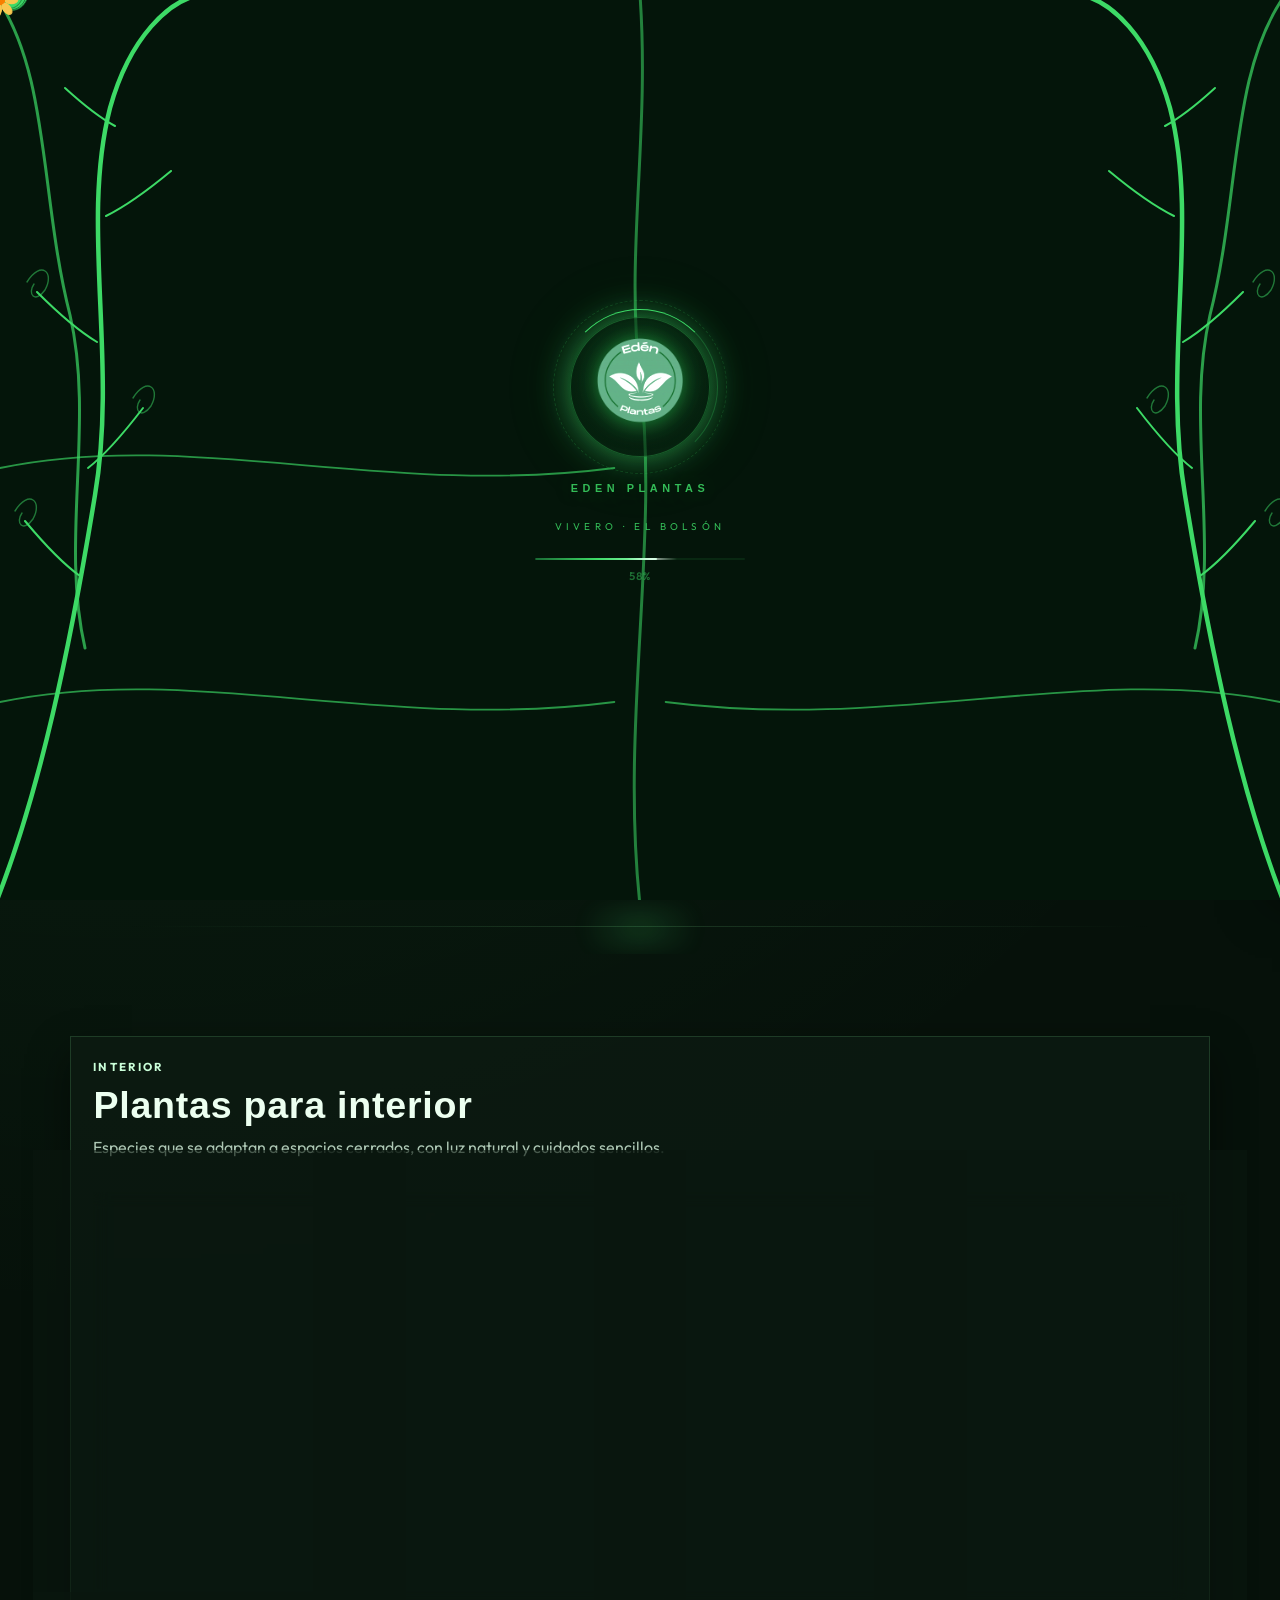
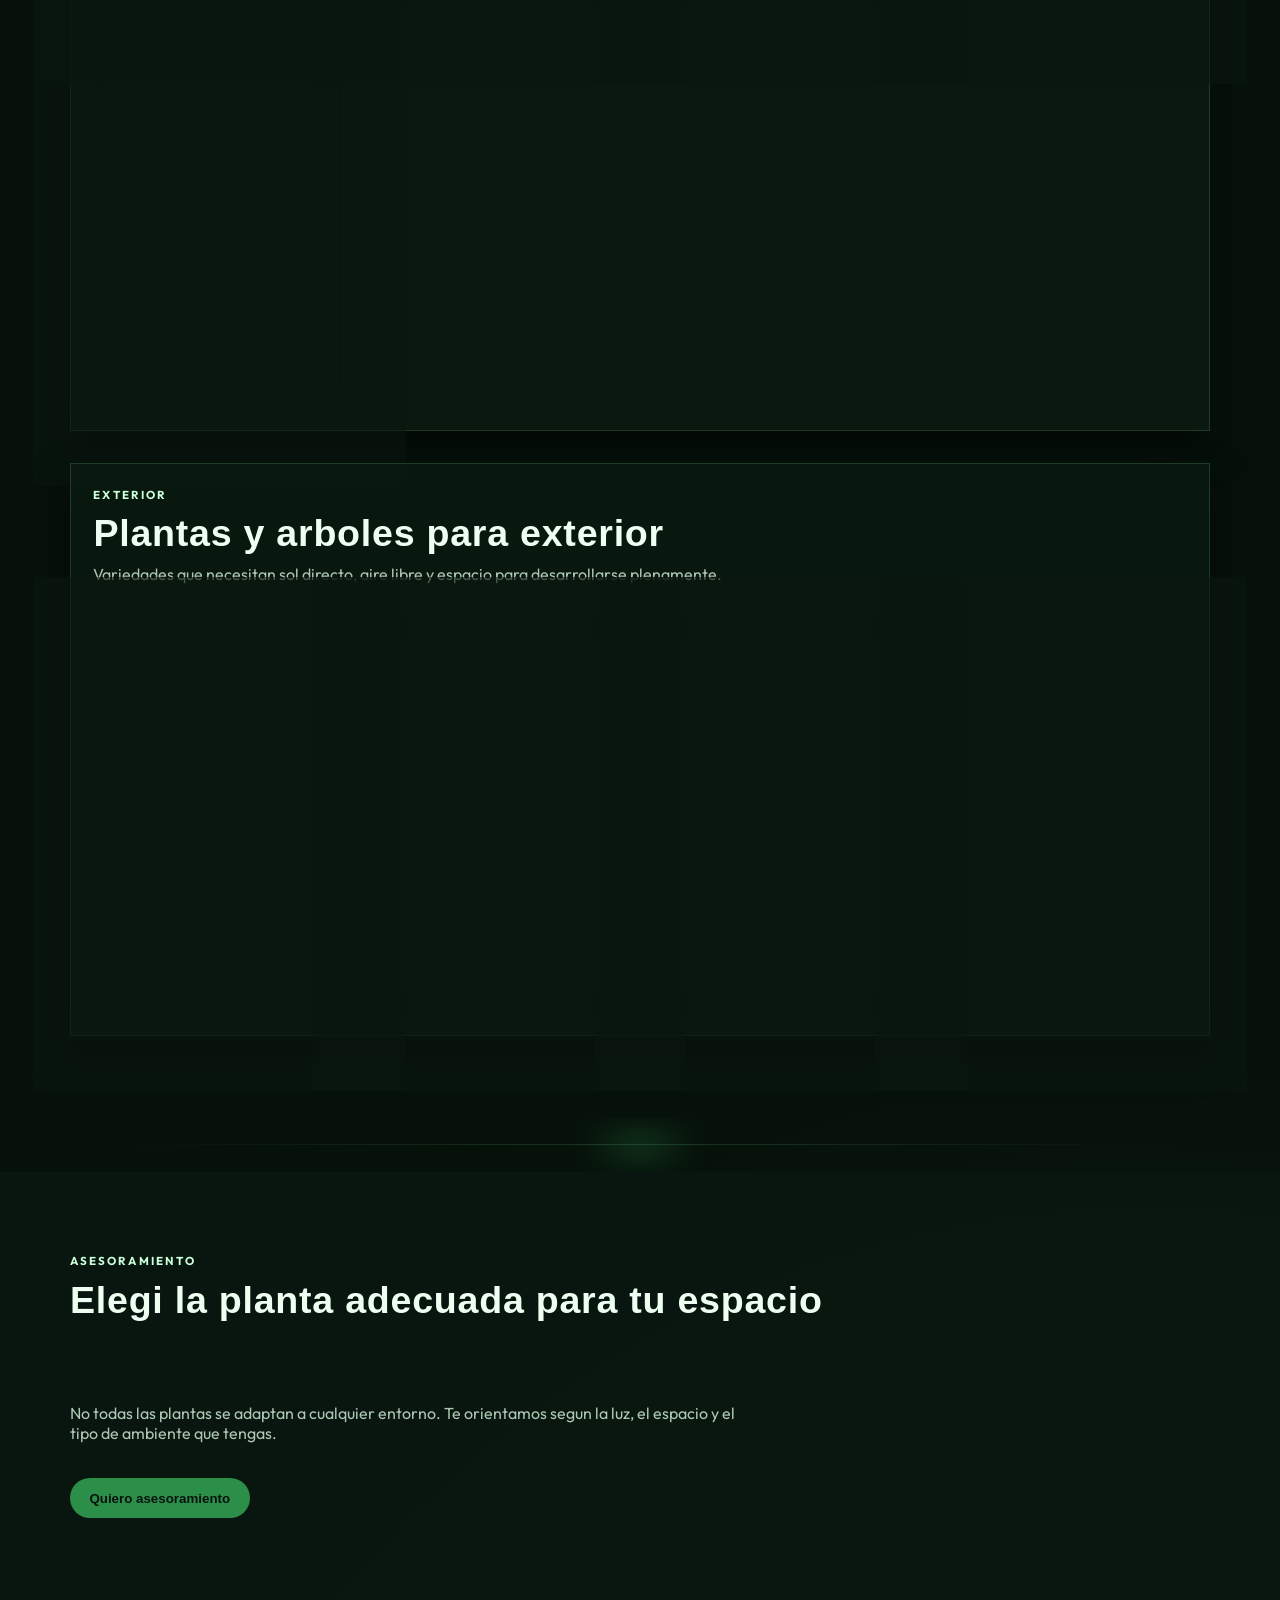
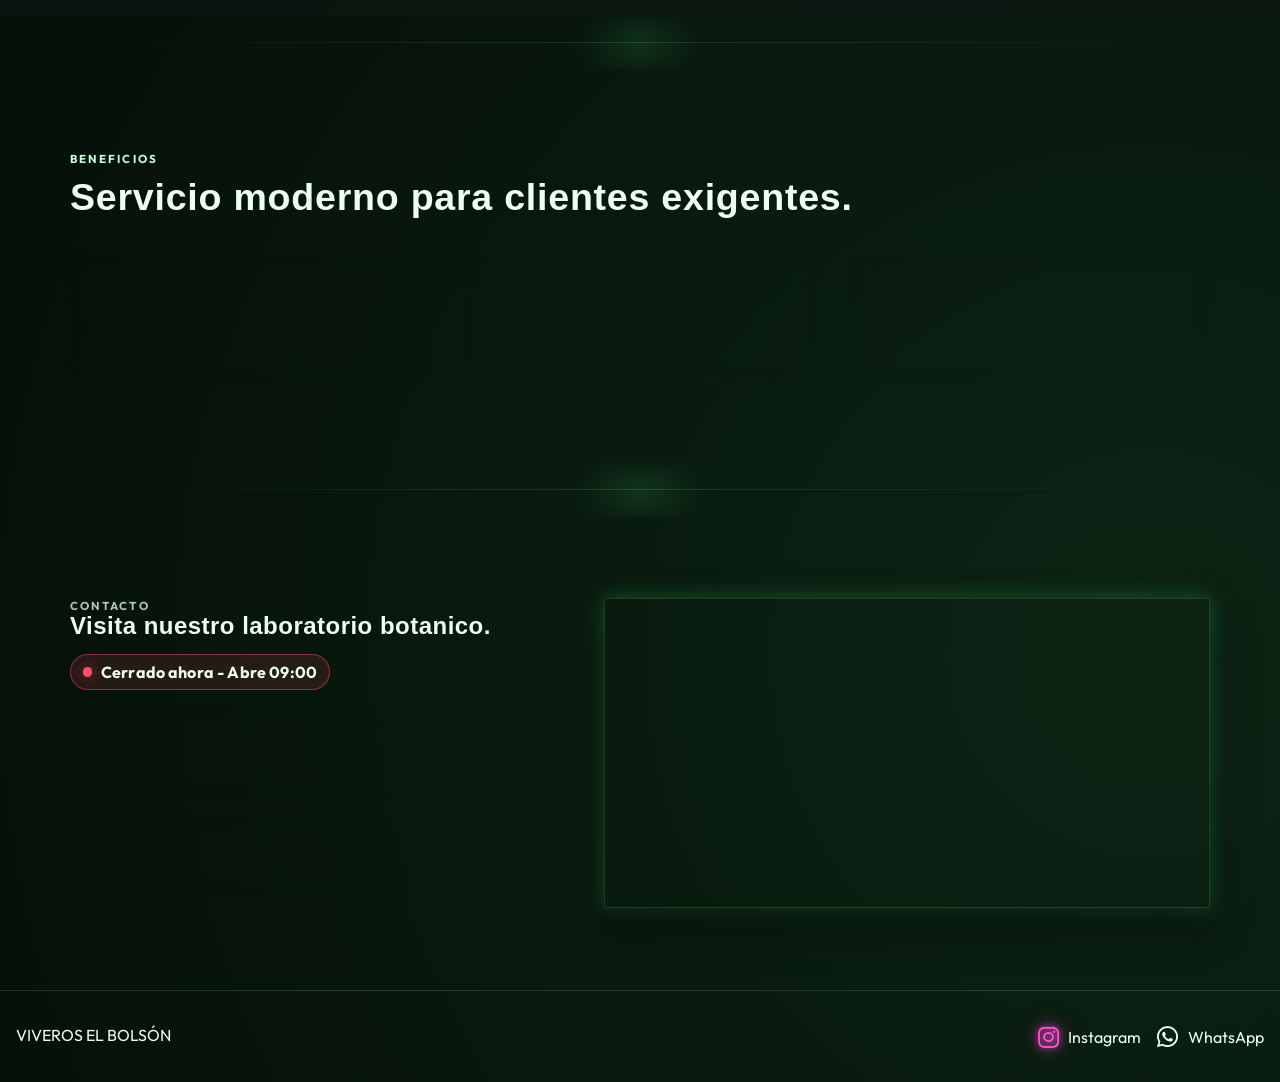
==== index.html @ 9d74623a "Update index.html" ====
<!DOCTYPE html>
<html lang="es">
<head>
  <meta charset="UTF-8" />
  <meta name="viewport" content="width=device-width, initial-scale=1.0" />
  <meta name="description" content="Vivero futurista con identidad neon, experiencia inmersiva y diseno premium." />
  <title>Eden Plantas</title>
  <link rel="preconnect" href="https://fonts.googleapis.com" />
  <link rel="preconnect" href="https://fonts.gstatic.com" crossorigin />
  <link href="https://fonts.googleapis.com/css2?family=Outfit:wght@400;500;600;700;800&family=Syncopate:wght@400;700&display=swap" rel="stylesheet" />
  <link rel="stylesheet" href="style.css" />
  <link rel="stylesheet" href="cart.css" />
  <link rel="stylesheet" href="loader.css" />
  <link rel="stylesheet" href="https://cdnjs.cloudflare.com/ajax/libs/font-awesome/5.15.3/css/all.min.css" />
</head>
<body>

  <!-- El loader se construye completamente desde loader.js -->
  <div id="loader" aria-live="polite" aria-label="Cargando sitio Eden Plantas"></div>

  <div class="cursor-glow" id="cursorGlow" aria-hidden="true"></div>

  <header class="site-header"> 
    
    <button class="menu-btn" aria-expanded="false" aria-label="Abrir menu">
      <span></span><span></span>
    </button>
    <nav class="main-nav">
      <a href="#categorias">Categorias</a>
      <a href="#asesoramiento">Asesoramiento</a>
      <a href="#beneficios">Beneficios</a>
      <a href="#contacto">Contacto</a>
    </nav>
  </header>

  <main>
    <section id="inicio" class="hero">
      <div class="hero-bg parallax-layer" data-parallax-speed="0.12"></div>
      <div class="hero-overlay"></div>
      <div class="hero-particles" aria-hidden="true">
        <span></span><span></span><span></span><span></span><span></span>
        <span></span><span></span><span></span><span></span><span></span>
      </div>

      <div class="hero-content reveal show-on-load">
        <p class="kicker">Eden Plantas</p>
        <h1>Cultivamos naturaleza</h1>
        <p>
          Un vivero tradicional donde cada planta crece con dedicacion y experiencia.
        </p>
        <div class="hero-actions">
          <a href="#categorias" class="btn btn-primary ripple-btn">Ver catalogo</a>
          <a href="https://wa.me/542944312022?text=Hola%2C%20quiero%20asesoria%20de%20Neon%20Verde." target="_blank" rel="noopener noreferrer" class="btn btn-ghost ripple-btn">Agendar asesoria</a>
        </div>
      </div>
    </section>

   <div class="section-divider" aria-hidden="true"></div>

    <section id="categorias" class="section">
      <div class="container categories-stack">
        <article class="category-block category-interior reveal" id="categoria-interior">
          <div class="section-head reveal">
            <p class="kicker">Interior</p>
            <h2>Plantas para interior</h2>
            <p>Especies que se adaptan a espacios cerrados, con luz natural y cuidados sencillos.</p>
          </div>
          <div class="category-grid">
            <a href="Productos/PlantasInterior.html"
               class="card media-card reveal"
               data-cart-id="interior-1"
               data-cart-name="Plantas de interior"
               data-cart-price="3500">
              <div class="image-placeholder">
                <img src="Planta interior.jpg" alt="Planta de interior"> 
              </div>
              <div class="card-content">
                <h3>Plantas de interior</h3>
                <p>Variedades resistentes para livings, escritorios y dormitorios.</p>
              </div>
            </a>

            <a href="Productos/PlantasInterior.html"
               class="card media-card reveal"
               data-cart-id="interior-2"
               data-cart-name="Plantas decorativas"
               data-cart-price="4200">
              <div class="image-placeholder">
                <img src="Plantas decorativas.jpg" alt="Plantas decorativas">
              </div>
              <div class="card-content">
                <h3>Plantas decorativas</h3>
                <p>Texturas y formas para aportar identidad visual a tus ambientes.</p>
              </div>
            </a>

            <a href="Productos/PlantasInterior.html"
               class="card media-card reveal"
               id="categoria-luz-indirecta"
               data-cart-id="interior-3"
               data-cart-name="Sombra y luz indirecta"
               data-cart-price="2800">
              <div class="image-placeholder"></div>
              <div class="card-content">
                <h3>Sombra y luz indirecta</h3>
                <p>Opciones ideales para rincones con iluminacion suave y estable.</p>
              </div>
            </a>

            <a href="Productos/Macetasyaccesorios.html"
               class="card media-card reveal"
               id="categoria-poca-luz"
               data-cart-id="accesorios-1"
               data-cart-name="Macetas y accesorios interior"
               data-cart-price="1900">
              <div class="image-placeholder">
                  <img src="Macetas.jpg" alt="Macetas">
              </div>
              <div class="card-content">
                <h3>Macetas y accesorios interior</h3>
                <p>Complementos funcionales para cuidado, riego y presentacion.</p>
              </div>
            </a>

            <a href="Productos/BolsaCultivos.html"
               class="card media-card reveal"
               id="bolsas-cultivos"
               data-cart-id="bolsas-1"
               data-cart-name="Bolsas para cultivos"
               data-cart-price="1200">
              <div class="image-placeholder">
                <img src="Bolsas-cultivo.jpg" alt="Bolsas para cultivos">
              </div>
              <div class="card-content">
                <h3>Bolsas para cultivos</h3>
                <p>Bolsas para el crecimiento de tus plantas.</p>
              </div>
            </a>
          </div>
        </article>

        <article class="category-block category-exterior reveal" id="categoria-mucho-sol">
          <div class="section-head reveal">
            <p class="kicker">Exterior</p>
            <h2>Plantas y arboles para exterior</h2>
            <p>Variedades que necesitan sol directo, aire libre y espacio para desarrollarse plenamente.</p>
          </div>
          <div class="category-grid">
            <a href="Productos/PlantasExterior.html"
               class="card media-card reveal"
               data-cart-id="exterior-1"
               data-cart-name="Árboles y frutales"
               data-cart-price="8500">
              <div class="image-placeholder"></div>
              <div class="card-content">
                <h3>Arboles y frutales</h3>
                <p>Especies productivas y ornamentales para patios amplios y quintas.</p>
              </div>
            </a>

            <a href="Productos/PlantasExterior.html"
               class="card media-card reveal"
               data-cart-id="exterior-2"
               data-cart-name="Arbustos"
               data-cart-price="3200">
              <div class="image-placeholder"></div>
              <div class="card-content">
                <h3>Arbustos</h3>
                <p>Volumen y estructura verde para delimitar y jerarquizar jardines.</p>
              </div>
            </a>

            <a href="Productos/PlantasExterior.html"
               class="card media-card reveal"
               data-cart-id="exterior-3"
               data-cart-name="Flores de temporada"
               data-cart-price="2100">
              <div class="image-placeholder"></div>
              <div class="card-content">
                <h3>Flores de temporada</h3>
                <p>Color estacional con floraciones pensadas para exterior pleno.</p>
              </div>
            </a>

            <a href="Productos/PlantasExterior.html"
               class="card media-card reveal"
               data-cart-id="exterior-4"
               data-cart-name="Plantas de jardín"
               data-cart-price="2800">
              <div class="image-placeholder"></div>
              <div class="card-content">
                <h3>Plantas de jardin</h3>
                <p>Selecciones para canteros, bordes y paisajismo contemporaneo.</p>
              </div>
            </a>
          </div>
        </article>
      </div>
    </section>

    <div class="section-divider" aria-hidden="true"></div>

    <section id="asesoramiento" class="section advice-section">
      <div class="container">
        <div class="section-head reveal">
          <p class="kicker">Asesoramiento</p>
          <h2>Elegi la planta adecuada para tu espacio</h2>
          <div class="advice-selectors" role="group" aria-label="Selector de luz">
            <button type="button" class="card advice-option" data-option="Mucho sol" aria-pressed="false">Mucho sol</button>
            <button type="button" class="card advice-option" data-option="Luz indirecta" aria-pressed="false">Luz indirecta</button>
            <button type="button" class="card advice-option" data-option="Poca luz" aria-pressed="false">Poca luz</button>
          </div>
          <p>No todas las plantas se adaptan a cualquier entorno. Te orientamos segun la luz, el espacio y el tipo de ambiente que tengas.</p>
        </div>
        <div class="advice-cta reveal">
          <button type="button" id="adviceSubmit" class="btn btn-primary ripple-btn" disabled>Quiero asesoramiento</button>
        </div>
      </div>
    </section>

    <div class="section-divider" aria-hidden="true"></div>

    <section id="beneficios" class="section">
      <div class="container">
        <div class="section-head reveal">
          <p class="kicker">Beneficios</p>
          <h2>Servicio moderno para clientes exigentes.</h2>
        </div>
        <div class="benefit-grid">
          <article class="card reveal">
            <span class="icon">01</span>
            <h3>Entrega urbana</h3>
            <p>Logistica eficiente con embalaje protegido para plantas delicadas.</p>
          </article>
          <article class="card reveal">
            <span class="icon">02</span>
            <h3>Pagos digitales</h3>
            <p>Transferencia, tarjetas y billeteras con proceso rapido y seguro.</p>
          </article>
          <article class="card reveal">
            <span class="icon">03</span>
            <h3>Asesoria tecnica</h3>
            <p>Recomendaciones personalizadas por clima, luz y habitos de cuidado.</p>
          </article>
        </div>
      </div>
    </section>

    <div class="section-divider" aria-hidden="true"></div>

    <section id="contacto" class="section">
      <div class="container contact-grid">
        <div class="contact-copy reveal">
          <p class="kicker">Contacto</p>
          <h2>Visita nuestro laboratorio botanico.</h2>
          <div class="store-status" id="storeStatus" aria-live="polite">
            <span class="status-dot"></span>
            <span class="status-text">Cargando estado...</span>
          </div>

          <div class="contact-meta-grid">
            <article class="card contact-meta-card">
              <h3>Horario</h3>
              <p>Lun - Sab: 09:00 - 19:00</p>
              <p>Dom: 10:00 - 14:00</p>
            </article>
            <a href="https://wa.me/540280154695580?text=Hola%2C%20me%20interesa%20conocer%20m%C3%A1s%20sobre%20sus%20plantas." target="_blank" rel="noopener noreferrer" class="card contact-meta-card whatsapp-card">
              <h3>WhatsApp</h3>
              <p>Escríbenos para más información</p>
            </a>
          </div>
        </div>
        <div class="contact-media reveal">
         <iframe title="Mapa del vivero" src="https://www.google.com/maps/embed?pb=!1m18!1m12!1m3!1d2418.2618820800117!2d-71.5366149247004!3d-41.96134507123269!2m3!1f0!2f0!3f0!3m2!1i1024!2i768!4f13.1!3m3!1m2!1s0x961bbf0041f3c7cd%3A0x9f92805cdf115bb4!2sEd%C3%A9n%20Plantas%20-%20Vivero%20en%20El%20Bols%C3%B3n!5e1!3m2!1ses-419!2sar!4v1776793214531!5m2!1ses-419!2sar" width="600" height="450" style="border:0;" allowfullscreen="" loading="lazy" referrerpolicy="no-referrer-when-downgrade"></iframe>
        </div>
      </div>
    </section>
  </main>

  <footer class="site-footer">
    <p>VIVEROS EL BOLSÓN</p>
    <div class="footer-links">
      <a href="https://instagram.com" target="_blank" rel="noopener noreferrer" class="icon-link"><i class="fab fa-instagram"></i> Instagram</a>
      <a href="https://wa.me/549244312022" target="_blank" rel="noopener noreferrer" class="icon-link"><i class="fab fa-whatsapp"></i> WhatsApp</a>
    </div>
  </footer>

  <script src="app.js"></script>
  <script src="cart.js"></script>
  <script src="loader.js"></script>
</body>
</html>
---- style.css ----
:root {
  --bg: #06110a;
  --bg-soft: #0a1810;
  --card: rgba(10, 24, 16, 0.62);
  --text: #ecfff0;
  --text-soft: #adc7b4;
  --line: rgba(94, 170, 110, 0.24);
  --neon: #4dff7f;
  --neon-soft: rgba(77, 255, 127, 0.28);
  --shadow: 0 18px 40px rgba(0, 0, 0, 0.45);
}

[data-theme="dark"] {
  --bg: #06110a;
  --bg-soft: #0a1810;
  --card: rgba(10, 24, 16, 0.62);
  --text: #ecfff0;
  --text-soft: #adc7b4;
  --line: rgba(94, 170, 110, 0.24);
  --neon: #4dff7f;
  --neon-soft: rgba(77, 255, 127, 0.28);
  --shadow: 0 18px 40px rgba(0, 0, 0, 0.45);
}

[data-theme="dark"] .category-interior {
  background: color-mix(in srgb, var(--bg-soft) 86%, rgba(28, 52, 35, 0.44));
}

[data-theme="dark"] .category-exterior {
  background: color-mix(in srgb, var(--bg-soft) 70%, rgba(12, 33, 19, 0.72));
}

*,
*::before,
*::after {
  box-sizing: border-box;
}

html {
  scroll-behavior: smooth;
}

body {
  margin: 0;
  font-family: "Outfit", sans-serif;
  color: var(--text);
  background:
    radial-gradient(circle at 10% 0%, rgba(79, 255, 132, 0.08), transparent 30%),
    radial-gradient(circle at 90% 90%, rgba(79, 255, 132, 0.08), transparent 30%),
    var(--bg);
  transition: background-color 0.45s var(--ease), color 0.45s var(--ease);
}

h1,
h2,
h3 {
  margin: 0;
  line-height: 1.1;
  font-family: "Syncopate", sans-serif;
  letter-spacing: 0.02em;
}

p {
  margin: 0;
}

a {
  color: inherit;
  text-decoration: none;
}

img {
  display: block;
  width: 100%;
}

::-webkit-scrollbar {
  width: 11px;
}

::-webkit-scrollbar-track {
  background: var(--bg-soft);
}

::-webkit-scrollbar-thumb {
  background: linear-gradient(180deg, var(--neon), rgba(32, 128, 56, 0.8));
  border-radius: 99px;
}

.cursor-glow {
  position: fixed;
  width: 14px;
  height: 14px;
  border-radius: 50%;
  pointer-events: none;
  background: var(--neon-soft);
  box-shadow: 0 0 24px var(--neon-soft);
  transform: translate(-50%, -50%);
  z-index: 300;
  opacity: 0;
}

.intro-screen {
  position: fixed;
  inset: 0;
  z-index: 250;
  display: grid;
  place-items: center;
  background: var(--bg);
  transition: opacity 0.6s var(--ease), visibility 0.6s var(--ease);
}

.intro-screen.is-hidden {
  opacity: 0;
  visibility: hidden;
}

.intro-brand {
  font-family: "Syncopate", sans-serif;
  font-size: clamp(1.2rem, 5vw, 2.6rem);
  letter-spacing: 0.15em;
  color: var(--text);
  text-shadow: 0 0 18px var(--neon-soft);
  animation: introBrand 2s var(--ease) both;
}

.intro-leaves {
  position: absolute;
  inset: 0;
  pointer-events: none;
}

.intro-leaf {
  position: absolute;
  width: clamp(64px, 10vw, 116px);
  fill: var(--neon-soft);
  animation: introLeaf 5s ease-in-out infinite;
}

.intro-leaf-1 { top: 16%; left: 16%; }
.intro-leaf-2 { right: 12%; top: 22%; animation-delay: 1.2s; }
.intro-leaf-3 { left: 48%; bottom: 18%; animation-delay: 2.1s; }

.site-header {
  position: fixed;
  top: 0;
  left: 0;
  right: 0;
  z-index: 120;
  display: flex;
  align-items: center;
  justify-content: space-between;
  padding: 0.86rem 1rem;
  background: color-mix(in srgb, var(--bg) 76%, transparent);
  backdrop-filter: blur(10px);
  border-bottom: 1px solid var(--line);
}

.brand {
  display: inline-flex;
  align-items: center;
  gap: 0.6rem;
}

.brand-mark {
  width: 2rem;
  height: 2rem;
  border-radius: 50%;
  display: grid;
  place-items: center;
  font-size: 0.68rem;
  font-weight: 700;
  background: var(--bg-soft);
  border: 1px solid var(--line);
  box-shadow: inset 0 0 0 1px var(--neon-soft);
}

.brand-text {
  font-weight: 700;
  letter-spacing: 0.06em;
}

.brand-logo {
  width: 2rem;
  height: 2rem;
  object-fit: contain;
  border-radius: 50%;
}

.menu-btn {
  border: 0;
  background: transparent;
  width: 2.4rem;
  height: 2.4rem;
  display: grid;
  place-items: center;
}

.menu-btn span {
  width: 1.5rem;
  height: 2px;
  background: var(--text);
  display: block;
  margin: 0.22rem 0;
  transition: transform 0.35s var(--ease);
}

.menu-btn[aria-expanded="true"] span:first-child {
  transform: translateY(6px) rotate(42deg);
}

.menu-btn[aria-expanded="true"] span:last-child {
  transform: translateY(-2px) rotate(-42deg);
}

.main-nav {
  position: fixed;
  top: 3.8rem;
  left: 1rem;
  right: 1rem;
  display: grid;
  gap: 0.7rem;
  opacity: 0;
  pointer-events: none;
  transform: translateY(-10px);
  transition: opacity 0.35s var(--ease), transform 0.35s var(--ease);
  padding: 0.9rem;
  border-radius: 14px;
  background: color-mix(in srgb, var(--bg-soft) 72%, transparent);
  border: 1px solid var(--line);
  backdrop-filter: blur(10px);
}

.main-nav.is-open {
  opacity: 1;
  pointer-events: auto;
  transform: translateY(0);
}

.main-nav a {
  font-weight: 600;
}

.theme-toggle {
  border: 1px solid var(--line);
  background: var(--bg);
  width: 3.1rem;
  height: 1.75rem;
  border-radius: 99px;
  padding: 2px;
  position: relative;
}

.toggle-thumb {
  width: 1.3rem;
  height: 1.3rem;
  border-radius: 50%;
  display: block;
  background: linear-gradient(135deg, var(--neon), #24a34f);
  transform: translateX(0);
  transition: transform 0.35s var(--ease);
}

[data-theme="dark"] .toggle-thumb {
  transform: translateX(1.3rem);
}

.hero {
  min-height: 100dvh;
  position: relative;
  overflow: hidden;
  display: grid;
  align-items: end;
  padding: 6.3rem 1rem 3.4rem;
}

.hero-bg {
  position: absolute;
  inset: 0;
  background: url("https://images.unsplash.com/photo-1466692476868-aef1dfb1e735?auto=format&fit=crop&w=2000&q=80") center/cover no-repeat;
  transform: scale(1.1);
}

.hero-overlay {
  position: absolute;
  inset: 0;
  background:
    linear-gradient(130deg, rgba(0, 0, 0, 0.58), rgba(6, 20, 10, 0.58)),
    linear-gradient(180deg, rgba(50, 255, 120, 0.08), transparent);
}

.hero-particles {
  position: absolute;
  inset: 0;
  pointer-events: none;
}

.hero-particles span {
  position: absolute;
  width: 4px;
  height: 4px;
  border-radius: 50%;
  background: var(--neon);
  box-shadow: 0 0 14px var(--neon-soft);
  opacity: 0.45;
  animation: particleFloat 6s ease-in-out infinite;
}

.hero-particles span:nth-child(1) { top: 18%; left: 14%; }
.hero-particles span:nth-child(2) { top: 28%; right: 22%; animation-delay: 0.5s; }
.hero-particles span:nth-child(3) { top: 38%; left: 58%; animation-delay: 1s; }
.hero-particles span:nth-child(4) { top: 64%; right: 18%; animation-delay: 1.5s; }
.hero-particles span:nth-child(5) { top: 74%; left: 18%; animation-delay: 2s; }
.hero-particles span:nth-child(6) { top: 22%; left: 72%; animation-delay: 2.5s; }
.hero-particles span:nth-child(7) { top: 44%; right: 8%; animation-delay: 3s; }
.hero-particles span:nth-child(8) { top: 54%; left: 28%; animation-delay: 3.5s; }
.hero-particles span:nth-child(9) { top: 70%; left: 64%; animation-delay: 4s; }
.hero-particles span:nth-child(10) { top: 84%; right: 36%; animation-delay: 4.5s; }

.hero-content {
  position: relative;
  z-index: 1;
  color: #effff3;
  max-width: 52rem;
}

.kicker {
  text-transform: uppercase;
  letter-spacing: 0.18em;
  font-size: 0.72rem;
  font-weight: 700;
  color: color-mix(in srgb, #fff 70%, var(--neon));
}

.hero h1 {
  font-size: clamp(2rem, 7vw, 5rem);
  margin: 0.8rem 0 0.9rem;
}

.hero p {
  max-width: 42ch;
}

.hero-actions {
  margin-top: 1.3rem;
  display: flex;
  flex-wrap: wrap;
  gap: 0.7rem;
}

.btn {
  position: relative;
  overflow: hidden;
  border-radius: 999px;
  padding: 0.72rem 1.15rem;
  border: 1px solid transparent;
  font-weight: 700;
  transition:
    transform 0.35s var(--ease),
    box-shadow 0.35s var(--ease),
    border-color 0.35s var(--ease),
    background-color 0.35s var(--ease);
}

.btn:hover {
  transform: translateY(-3px);
}

.btn-primary {
  color: #06110a;
  background: var(--neon);
  box-shadow: 0 0 0 1px rgba(255, 255, 255, 0.25), 0 10px 24px var(--neon-soft);
}

.btn-primary:hover {
  box-shadow: 0 0 0 1px rgba(255, 255, 255, 0.4), 0 14px 26px var(--neon-soft), 0 0 20px var(--neon-soft);
}

.btn-ghost {
  color: #effff3;
  background: rgba(255, 255, 255, 0.07);
  border-color: rgba(240, 255, 244, 0.34);
}

.btn-ghost:hover {
  background: rgba(255, 255, 255, 0.17);
}

.ripple {
  position: absolute;
  border-radius: 50%;
  transform: scale(0);
  background: rgba(255, 255, 255, 0.6);
  animation: ripple 0.7s linear;
  pointer-events: none;
}

.section {
  padding: 5rem 0;
}

.container {
  width: min(1140px, 90vw);
  margin-inline: auto;
}

.section-divider {
  height: 54px;
  position: relative;
  overflow: hidden;
}

.section-divider::before {
  content: "";
  position: absolute;
  left: 10%;
  right: 10%;
  top: 26px;
  height: 1px;
  background: linear-gradient(90deg, transparent, var(--line), transparent);
}

.section-divider::after {
  content: "";
  position: absolute;
  left: 50%;
  top: 6px;
  width: 170px;
  height: 44px;
  transform: translateX(-50%);
  background: radial-gradient(circle, var(--neon-soft), transparent 70%);
  filter: blur(10px);
  opacity: 0.45;
}

.section-head {
  margin-bottom: 2.2rem;
}

.section-head h2 {
  margin-top: 0.7rem;
  font-size: clamp(1.35rem, 4.8vw, 2.35rem);
  color: var(--text);
}

.essence-grid,
.category-grid,
.product-grid,
.benefit-grid,
.contact-grid {
  display: grid;
  gap: 1.8rem;
}

.categories-stack {
  display: grid;
  gap: 2rem;
}

.category-block {
  border-radius: calc(var(--radius) + 4px);
  padding: clamp(1rem, 2vw, 1.4rem);
  border: 1px solid var(--line);
  box-shadow: var(--shadow);
  transition: background-color 0.45s var(--ease), border-color 0.45s var(--ease);
}

.category-interior {
  background: color-mix(in srgb, var(--bg-soft) 82%, #ffffff);
}

.category-exterior {
  background: color-mix(in srgb, var(--bg-soft) 68%, rgba(28, 78, 40, 0.38));
}

.category-block .section-head p:last-child {
  margin-top: 0.65rem;
  max-width: 58ch;
  color: var(--text-soft);
}

.advice-section {
  background: color-mix(in srgb, var(--bg-soft) 82%, transparent);
}

.advice-section .section-head p:last-child {
  margin-top: 0.65rem;
  max-width: 62ch;
  color: var(--text-soft);
}

.advice-selectors {
  margin-top: 0.9rem;
  display: flex;
  flex-wrap: wrap;
  gap: 0.55rem;
}

.advice-option {
  border: 1px solid var(--line);
  background: color-mix(in srgb, var(--card) 90%, transparent);
  color: var(--text);
  border-radius: 999px;
  padding: 0.52rem 0.92rem;
  font: inherit;
  font-weight: 600;
  cursor: pointer;
  transition:
    transform 0.3s var(--ease),
    border-color 0.3s var(--ease),
    box-shadow 0.3s var(--ease),
    background-color 0.3s var(--ease);
}

.advice-option:hover {
  transform: translateY(-2px);
  border-color: color-mix(in srgb, var(--neon) 58%, var(--line));
  box-shadow: 0 0 16px var(--neon-soft);
}

.advice-option.is-active {
  border-color: color-mix(in srgb, var(--neon) 72%, var(--line));
  background: color-mix(in srgb, var(--neon) 16%, var(--card));
  box-shadow: 0 0 0 1px color-mix(in srgb, var(--neon) 42%, transparent), 0 0 20px var(--neon-soft);
}

.advice-cta {
  margin-bottom: 1rem;
}

.btn:disabled {
  opacity: 0.52;
  cursor: not-allowed;
  transform: none;
  box-shadow: none;
}

.card {
  position: relative;
  overflow: hidden;
  border-radius: var(--radius);
  padding: 1.1rem;
  background: var(--card);
  border: 1px solid var(--line);
  box-shadow: var(--shadow);
  backdrop-filter: blur(8px);
  transition: transform 0.4s var(--ease), box-shadow 0.4s var(--ease), border-color 0.4s var(--ease);
  display: block;
  color: inherit;
  text-decoration: none;
}

.card::before {
  content: "";
  position: absolute;
  inset: 0;
  border-radius: inherit;
  border: 1px solid transparent;
  background:
    linear-gradient(120deg, transparent, var(--neon-soft), transparent) border-box;
  -webkit-mask:
    linear-gradient(#fff 0 0) padding-box,
    linear-gradient(#fff 0 0);
  mask:
    linear-gradient(#fff 0 0) padding-box,
    linear-gradient(#fff 0 0);
  -webkit-mask-composite: xor;
  mask-composite: exclude;
  opacity: 0;
  transition: opacity 0.4s var(--ease);
}

.card::after {
  content: "";
  position: absolute;
  inset: 0;
  background-image:
    url("data:image/svg+xml,%3Csvg xmlns='http://www.w3.org/2000/svg' viewBox='0 0 120 120'%3E%3Cpath fill='%234dff7f' d='M108 14C55 19 21 49 12 105c58-9 87-43 96-91z'/%3E%3C/svg%3E"),
    url("data:image/svg+xml,%3Csvg xmlns='http://www.w3.org/2000/svg' viewBox='0 0 120 120'%3E%3Cpath fill='%234dff7f' d='M101 18C48 25 19 59 16 110c58-6 87-40 85-92z'/%3E%3C/svg%3E");
  background-repeat: no-repeat;
  background-position: 84% 20%, 10% 80%;
  background-size: 72px, 82px;
  opacity: 0;
  transform: translateY(8px);
  transition: opacity 0.45s var(--ease), transform 0.45s var(--ease);
  pointer-events: none;
}

.card > * {
  position: relative;
  z-index: 2;
}

.card:hover,
.card:focus-within {
  transform: translateY(-7px);
  border-color: color-mix(in srgb, var(--neon) 58%, var(--line));
  box-shadow: var(--shadow), 0 0 24px var(--neon-soft);
}

.card:hover::before,
.card:focus-within::before {
  opacity: 1;
}

.card:hover::after,
.card:focus-within::after {
  opacity: 0.12;
  transform: translateY(0);
}

.media-card img {
  height: 13.6rem;
  object-fit: cover;
  border-radius: 14px;
  transform: scale(1.01);
  transition: transform 0.55s var(--ease);
}

.media-card:hover img {
  transform: scale(1.07);
}

.image-placeholder {
  height: 13.6rem;
  border-radius: 14px;
  background: var(--card);
  border: 2px dashed var(--line);
  display: flex;
  align-items: center;
  justify-content: center;
  color: var(--text-soft);
  font-size: 0.875rem;
  transition: background 0.3s var(--ease);
}

.media-card:hover .image-placeholder {
  background: var(--bg-soft);
}

.card-content {
  margin-top: 0.9rem;
}

.card-content p,
.card p,
.contact-copy p {
  color: var(--text-soft);
}

.price {
  margin: 0.55rem 0 0.9rem;
  font-weight: 700;
  color: color-mix(in srgb, var(--neon) 62%, var(--text));
}

.icon {
  font-size: 0.85rem;
  font-weight: 800;
  color: var(--neon);
  display: inline-block;
  margin-bottom: 0.6rem;
}

.contact-copy .btn {
  margin-top: 1rem;
}

.store-status {
  margin-top: 0.9rem;
  margin-bottom: 1rem;
  width: fit-content;
  display: inline-flex;
  align-items: center;
  gap: 0.55rem;
  padding: 0.42rem 0.74rem;
  border-radius: 999px;
  border: 1px solid var(--line);
  background: color-mix(in srgb, var(--card) 88%, transparent);
}

.status-dot {
  width: 0.58rem;
  height: 0.58rem;
  border-radius: 50%;
  background: #8c9391;
  box-shadow: 0 0 10px rgba(140, 147, 145, 0.45);
}

.store-status.status-open .status-dot {
  background: #34ea68;
  box-shadow: 0 0 14px rgba(52, 234, 104, 0.62);
}

.store-status.status-closed .status-dot {
  background: #ff4f66;
  box-shadow: 0 0 14px rgba(255, 79, 102, 0.56);
}

.store-status.status-open {
  border-color: rgba(52, 234, 104, 0.48);
  background: rgba(52, 234, 104, 0.12);
}

.store-status.status-closed {
  border-color: rgba(255, 79, 102, 0.48);
  background: rgba(255, 79, 102, 0.12);
}

.status-text {
  font-weight: 700;
  letter-spacing: 0.01em;
}

.contact-meta-grid {
  display: grid;
  gap: 1.2rem;
}

.contact-meta-card {
  padding: 0.95rem 1rem;
}

.contact-meta-card h3 {
  font-size: 0.82rem;
  letter-spacing: 0.14em;
  text-transform: uppercase;
  margin-bottom: 0.45rem;
}

.whatsapp-card {
  display: block;
  transition: all 0.3s var(--ease);
  cursor: pointer;
}

.whatsapp-card:hover {
  transform: translateY(-4px);
  box-shadow: 0 8px 24px rgba(77, 255, 127, 0.2);
  border-color: var(--neon-soft);
}

.whatsapp-card:active {
  transform: translateY(-2px);
}

.contact-media {
  border-radius: var(--radius);
  overflow: hidden;
  border: 1px solid var(--line);
  box-shadow: var(--shadow), 0 0 20px var(--neon-soft);
  min-height: 19rem;
}

.contact-media iframe {
  width: 100%;
  height: 100%;
  min-height: 19rem;
  border: 0;
}

.site-footer {
  padding: 2.1rem 1rem;
  border-top: 1px solid var(--line);
  display: flex;
  flex-wrap: wrap;
  justify-content: space-between;
  gap: 0.8rem;
}

.footer-links {
  display: flex;
  gap: 1rem;
}

.footer-links a:hover {
  color: var(--neon);
}

.footer-links .icon-link {
  display: inline-flex;
  align-items: center;
  gap: 0.6rem;
  color: var(--text);
  text-decoration: none;
  transition: color 0.3s var(--ease), transform 0.3s var(--ease);
}

.footer-links .icon-link i {
  font-size: 1.5rem;
  animation: neonPulse 2s ease-in-out infinite;
}

.footer-links .icon-link:hover {
  color: color-mix(in srgb, var(--neon) 78%, var(--text));
  transform: translateY(-1px);
}

.footer-links .icon-link:hover i {
  animation-duration: 0.95s;
  transform: scale(1.08);
}

.footer-links .icon-link[href*="instagram"] i {
  color: #ff4fd8;
  text-shadow:
    0 0 6px rgba(255, 79, 216, 0.75),
    0 0 14px rgba(255, 79, 216, 0.58),
    0 0 26px rgba(255, 79, 216, 0.46);
}

.footer-links .icon-link[href*="whatsapp"] i {
  color: #39ff8d;
  text-shadow:
    0 0 6px rgba(57, 255, 141, 0.75),
    0 0 14px rgba(57, 255, 141, 0.58),
    0 0 26px rgba(57, 255, 141, 0.46);
}

.reveal {
  opacity: 0;
  transform: translateY(24px);
  transition: opacity 0.8s var(--ease), transform 0.8s var(--ease);
}

.reveal.is-visible {
  opacity: 1;
  transform: translateY(0);
}

.show-on-load {
  animation: showOnLoad 1.15s var(--ease) both;
}

@keyframes neonPulse {
  0%, 100% {
    filter: brightness(1);
    opacity: 0.85;
  }
  50% {
    filter: brightness(1.4);
    opacity: 1;
  }
}


@keyframes showOnLoad {
  from {
    opacity: 0;
    transform: translateY(20px);
    filter: blur(6px);
  }
  to {
    opacity: 1;
    transform: translateY(0);
    filter: blur(0);
  }
}

@keyframes ripple {
  to {
    transform: scale(4);
    opacity: 0;
  }
}

@keyframes introLeaf {
  0%, 100% { transform: translateY(0) rotate(0deg); opacity: 0.26; }
  50% { transform: translateY(-14px) rotate(5deg); opacity: 0.44; }
}

@keyframes introBrand {
  from { opacity: 0; filter: blur(9px); transform: translateY(8px); }
  to { opacity: 1; filter: blur(0); transform: translateY(0); }
}

@keyframes particleFloat {
  0%, 100% { transform: translateY(0); opacity: 0.32; }
  50% { transform: translateY(-12px); opacity: 0.68; }
}

@media (min-width: 760px) {
  .site-header {
    padding-inline: 3.2vw;
  }

  .main-nav {
    position: static;
    opacity: 1;
    pointer-events: auto;
    transform: none;
    display: flex;
    align-items: center;
    gap: 1.1rem;
    background: transparent;
    border: 0;
    padding: 0;
  }

  .main-nav a {
    position: relative;
  }

  .main-nav a::after {
    content: "";
    position: absolute;
    left: 0;
    bottom: -3px;
    width: 100%;
    height: 1px;
    background: var(--neon);
    transform: scaleX(0);
    transform-origin: right;
    transition: transform 0.35s var(--ease);
  }

  .main-nav a:hover::after {
    transform: scaleX(1);
    transform-origin: left;
  }

  .menu-btn {
    display: none;
  }

  .hero {
    padding-inline: 3.2vw;
  }

  .essence-grid {
    grid-template-columns: repeat(3, minmax(0, 1fr));
  }

  .category-grid {
    grid-template-columns: repeat(2, minmax(0, 1fr));
  }

  .product-grid {
    grid-template-columns: repeat(3, minmax(0, 1fr));
  }

  .benefit-grid {
    grid-template-columns: repeat(3, minmax(0, 1fr));
  }

  .contact-grid {
    grid-template-columns: 1fr 1.2fr;
  }
}

@media (min-width: 1080px) {
  .section {
    padding: 5.1rem 0;
  }

  .category-grid {
    grid-template-columns: repeat(4, minmax(0, 1fr));
  }
}

@media (prefers-reduced-motion: reduce) {
  *,
  *::before,
  *::after {
    animation-duration: 0.01ms !important;
    animation-iteration-count: 1 !important;
    transition-duration: 0.01ms !important;
  }
}
/* ============================================================
   cart.css — Estilos del carrito para Eden Plantas
   Extiende el design system existente (variables de style.css)
   ============================================================ */

/* ─── ÍCONO EN NAVBAR ─────────────────────────────────────── */

.cart-icon-btn {
  position: relative;
  display: flex;
  align-items: center;
  justify-content: center;
  background: transparent;
  border: none;
  cursor: pointer;
  padding: 0.4rem;
  color: #ffffff;
  transition: color 0.2s ease, transform 0.2s ease;
  margin-left: 0.25rem;
}

.cart-icon-btn svg {
  width: 1.5rem;
  height: 1.5rem;
  display: block;
}

.cart-icon-btn:hover {
  color: #ffffff;
  transform: scale(1.1);
}

/* Badge con contador */
.cart-badge {
  position: absolute;
  top: -4px;
  right: -4px;
  background: var(--accent, #39ff14);
  color: #000;
  font-size: 0.6rem;
  font-weight: 700;
  font-family: 'Outfit', sans-serif;
  width: 1.1rem;
  height: 1.1rem;
  border-radius: 50%;
  display: flex;
  align-items: center;
  justify-content: center;
  line-height: 1;
  box-shadow: 0 0 8px var(--accent, #39ff14);
  transition: transform 0.2s cubic-bezier(0.34, 1.56, 0.64, 1);
}

/* Pulso al actualizar */
.cart-badge.bump {
  transform: scale(1.4);
}


/* ─── OVERLAY ─────────────────────────────────────────────── */

.cart-overlay {
  position: fixed;
  inset: 0;
  background: rgba(0, 0, 0, 0.55);
  backdrop-filter: blur(4px);
  -webkit-backdrop-filter: blur(4px);
  z-index: 1100;
  opacity: 0;
  pointer-events: none;
  transition: opacity 0.35s ease;
}

.cart-overlay.visible {
  opacity: 1;
  pointer-events: all;
}


/* ─── PANEL LATERAL ───────────────────────────────────────── */

.cart-panel {
  position: fixed;
  top: 0;
  right: 0;
  bottom: 0;
  width: min(420px, 92vw);
  background: var(--surface, #0d1f0d);
  border-left: 1px solid rgba(57, 255, 20, 0.18);
  z-index: 1200;
  display: flex;
  flex-direction: column;
  transform: translateX(100%);
  transition: transform 0.4s cubic-bezier(0.22, 1, 0.36, 1);
  box-shadow: -8px 0 48px rgba(0, 0, 0, 0.6);
  overflow: hidden;
}

.cart-panel.open {
  transform: translateX(0);
}

/* Header del panel */
.cart-panel-header {
  display: flex;
  align-items: center;
  justify-content: space-between;
  padding: 1.5rem 1.5rem 1rem;
  border-bottom: 1px solid rgba(57, 255, 20, 0.12);
  flex-shrink: 0;
}

.cart-panel-header h2 {
  font-family: 'Syncopate', sans-serif;
  font-size: 1rem;
  font-weight: 700;
  letter-spacing: 0.08em;
  color: var(--text, #e8f5e9);
  margin: 0;
  text-transform: uppercase;
}

.cart-close-btn {
  background: transparent;
  border: 1px solid rgba(57, 255, 20, 0.2);
  border-radius: 6px;
  color: var(--text, #e8f5e9);
  cursor: pointer;
  padding: 0.35rem;
  display: flex;
  align-items: center;
  transition: color 0.2s, border-color 0.2s, background 0.2s;
}

.cart-close-btn svg {
  width: 1.1rem;
  height: 1.1rem;
}

.cart-close-btn:hover {
  color: var(--accent, #39ff14);
  border-color: var(--accent, #39ff14);
  background: rgba(57, 255, 20, 0.07);
}


/* ─── ESTADO VACÍO ────────────────────────────────────────── */

.cart-empty {
  flex: 1;
  display: flex;
  flex-direction: column;
  align-items: center;
  justify-content: center;
  gap: 1rem;
  padding: 2rem;
  color: rgba(232, 245, 233, 0.35);
}

.cart-empty svg {
  width: 4rem;
  height: 4rem;
  opacity: 0.4;
}

.cart-empty p {
  font-size: 0.9rem;
  font-family: 'Outfit', sans-serif;
  letter-spacing: 0.04em;
}


/* ─── LISTA DE ITEMS ──────────────────────────────────────── */

.cart-items-list {
  list-style: none;
  margin: 0;
  padding: 0.75rem 1rem;
  flex: 1;
  overflow-y: auto;
  display: flex;
  flex-direction: column;
  gap: 0.75rem;
  scrollbar-width: thin;
  scrollbar-color: rgba(57, 255, 20, 0.3) transparent;
}

.cart-items-list::-webkit-scrollbar { width: 4px; }
.cart-items-list::-webkit-scrollbar-track { background: transparent; }
.cart-items-list::-webkit-scrollbar-thumb { background: rgba(57, 255, 20, 0.3); border-radius: 4px; }

.cart-item {
  display: flex;
  align-items: flex-start;
  gap: 0.85rem;
  background: rgba(255, 255, 255, 0.03);
  border: 1px solid rgba(57, 255, 20, 0.1);
  border-radius: 10px;
  padding: 0.85rem;
  transition: border-color 0.2s;
}

.cart-item:hover {
  border-color: rgba(57, 255, 20, 0.25);
}

/* Imagen del item */
.cart-item-img {
  width: 56px;
  height: 56px;
  border-radius: 7px;
  overflow: hidden;
  flex-shrink: 0;
  background: rgba(57, 255, 20, 0.06);
}

.cart-item-img img {
  width: 100%;
  height: 100%;
  object-fit: cover;
  display: block;
}

.cart-item-img-placeholder {
  width: 100%;
  height: 100%;
  background: linear-gradient(135deg, rgba(57,255,20,0.1), rgba(57,255,20,0.03));
}

/* Info del item */
.cart-item-info {
  flex: 1;
  min-width: 0;
}

.cart-item-name {
  font-family: 'Outfit', sans-serif;
  font-size: 0.85rem;
  font-weight: 600;
  color: var(--text, #e8f5e9);
  margin: 0 0 0.2rem;
  white-space: nowrap;
  overflow: hidden;
  text-overflow: ellipsis;
}

.cart-item-price {
  font-family: 'Outfit', sans-serif;
  font-size: 0.8rem;
  color: var(--accent, #39ff14);
  margin: 0 0 0.55rem;
}

/* Controles de cantidad */
.cart-item-controls {
  display: flex;
  align-items: center;
  gap: 0.5rem;
}

.cart-qty-btn {
  width: 1.6rem;
  height: 1.6rem;
  background: rgba(57, 255, 20, 0.08);
  border: 1px solid rgba(57, 255, 20, 0.2);
  border-radius: 5px;
  color: var(--text, #e8f5e9);
  font-size: 1rem;
  line-height: 1;
  cursor: pointer;
  display: flex;
  align-items: center;
  justify-content: center;
  transition: background 0.15s, border-color 0.15s, color 0.15s;
  font-family: 'Outfit', sans-serif;
}

.cart-qty-btn:hover {
  background: var(--accent, #39ff14);
  border-color: var(--accent, #39ff14);
  color: #000;
}

.cart-qty-value {
  font-family: 'Outfit', sans-serif;
  font-size: 0.85rem;
  font-weight: 700;
  color: var(--text, #e8f5e9);
  min-width: 1.2rem;
  text-align: center;
}

/* Botón eliminar */
.cart-remove-btn {
  background: transparent;
  border: none;
  color: rgba(232, 245, 233, 0.3);
  cursor: pointer;
  padding: 0.25rem;
  flex-shrink: 0;
  transition: color 0.2s;
  display: flex;
  align-items: center;
}

.cart-remove-btn svg {
  width: 1rem;
  height: 1rem;
}

.cart-remove-btn:hover {
  color: #ff4d4d;
}


/* ─── FOOTER DEL PANEL ────────────────────────────────────── */

.cart-footer {
  padding: 1rem 1.5rem 1.5rem;
  border-top: 1px solid rgba(57, 255, 20, 0.12);
  background: var(--surface, #0d1f0d);
  flex-shrink: 0;
}

.cart-total-row {
  display: flex;
  justify-content: space-between;
  align-items: center;
  margin-bottom: 1rem;
  font-family: 'Outfit', sans-serif;
}

.cart-total-row span {
  font-size: 0.85rem;
  color: rgba(232, 245, 233, 0.55);
  letter-spacing: 0.05em;
  text-transform: uppercase;
}

.cart-total-row strong {
  font-size: 1.25rem;
  font-weight: 700;
  color: var(--accent, #39ff14);
  text-shadow: 0 0 12px rgba(57, 255, 20, 0.5);
}

.cart-checkout-btn {
  width: 100%;
  text-align: center;
  margin-bottom: 0.65rem;
  display: flex;
  align-items: center;
  justify-content: center;
  gap: 0.4rem;
}

.cart-clear-btn {
  width: 100%;
  background: transparent;
  border: 1px solid rgba(255, 77, 77, 0.25);
  border-radius: 8px;
  color: rgba(255, 77, 77, 0.6);
  font-family: 'Outfit', sans-serif;
  font-size: 0.78rem;
  letter-spacing: 0.04em;
  padding: 0.55rem;
  cursor: pointer;
  transition: border-color 0.2s, color 0.2s, background 0.2s;
}

.cart-clear-btn:hover {
  border-color: #ff4d4d;
  color: #ff4d4d;
  background: rgba(255, 77, 77, 0.06);
}


/* ─── BOTÓN "AGREGAR" EN CADA CARD ───────────────────────── */

.card-add-btn {
  display: inline-flex;
  align-items: center;
  gap: 0.35rem;
  margin-top: 0.75rem;
  padding: 0.45rem 0.85rem;
  background: transparent;
  border: 1px solid rgba(57, 255, 20, 0.35);
  border-radius: 6px;
  color: var(--accent, #39ff14);
  font-family: 'Outfit', sans-serif;
  font-size: 0.78rem;
  font-weight: 600;
  letter-spacing: 0.04em;
  cursor: pointer;
  transition: background 0.2s, border-color 0.2s, color 0.2s, transform 0.15s;
  position: relative;
  overflow: hidden;
}

.card-add-btn svg {
  width: 0.85rem;
  height: 0.85rem;
  flex-shrink: 0;
}

.card-add-btn:hover {
  background: var(--accent, #39ff14);
  border-color: var(--accent, #39ff14);
  color: #000;
  transform: translateY(-1px);
}

.card-add-btn.added {
  background: var(--accent, #39ff14);
  color: #000;
  border-color: var(--accent, #39ff14);
  transform: scale(0.95);
}


/* ─── TOAST DE CONFIRMACIÓN ───────────────────────────────── */

.cart-toast {
  position: fixed;
  bottom: 1.5rem;
  left: 50%;
  transform: translateX(-50%) translateY(120%);
  background: var(--accent, #39ff14);
  color: #000;
  font-family: 'Outfit', sans-serif;
  font-size: 0.82rem;
  font-weight: 600;
  padding: 0.6rem 1.25rem;
  border-radius: 50px;
  white-space: nowrap;
  z-index: 1300;
  box-shadow: 0 4px 20px rgba(57, 255, 20, 0.35);
  transition: transform 0.35s cubic-bezier(0.22, 1, 0.36, 1), opacity 0.35s ease;
  opacity: 0;
  pointer-events: none;
}

.cart-toast.visible {
  transform: translateX(-50%) translateY(0);
  opacity: 1;
}


/* ─── TEMA CLARO ──────────────────────────────────────────── */

[data-theme="light"] .cart-panel {
  background: #f0faf0;
  border-left-color: rgba(34, 139, 34, 0.2);
}

[data-theme="light"] .cart-panel-header {
  border-bottom-color: rgba(34, 139, 34, 0.15);
}

[data-theme="light"] .cart-panel-header h2,
[data-theme="light"] .cart-item-name,
[data-theme="light"] .cart-qty-value,
[data-theme="light"] .cart-total-row span {
  color: #1a3a1a;
}

[data-theme="light"] .cart-item {
  background: rgba(0, 0, 0, 0.03);
  border-color: rgba(34, 139, 34, 0.15);
}

[data-theme="light"] .cart-close-btn {
  color: #1a3a1a;
  border-color: rgba(34, 139, 34, 0.25);
}

[data-theme="light"] .cart-footer {
  background: #f0faf0;
  border-top-color: rgba(34, 139, 34, 0.15);
}

[data-theme="light"] .cart-empty {
  color: rgba(26, 58, 26, 0.4);
}

[data-theme="light"] .cart-qty-btn {
  background: rgba(34, 139, 34, 0.08);
  border-color: rgba(34, 139, 34, 0.25);
  color: #1a3a1a;
}

[data-theme="light"] .cart-remove-btn {
  color: rgba(26, 58, 26, 0.3);
}

[data-theme="light"] .cart-icon-btn {
  color: #1a3a1a;
}


/* ─── RESPONSIVE ──────────────────────────────────────────── */

@media (max-width: 480px) {
  .cart-panel {
    width: 100vw;
  }
  .cart-panel-header h2 {
    font-size: 0.85rem;
  }
}
---- cart.css ----
/* ============================================================
   cart.css — Estilos del carrito para Eden Plantas
   Extiende el design system existente (variables de style.css)
   ============================================================ */

/* ─── ÍCONO EN NAVBAR ─────────────────────────────────────── */

.cart-icon-btn {
  position: relative;
  display: flex;
  align-items: center;
  justify-content: center;
  background: transparent;
  border: none;
  cursor: pointer;
  padding: 0.4rem;
  color: #ffffff;
  transition: color 0.2s ease, transform 0.2s ease;
  margin-left: 0.25rem;
}

.cart-icon-btn svg {
  width: 1.5rem;
  height: 1.5rem;
  display: block;
}

.cart-icon-btn:hover {
  color: #ffffff;
  transform: scale(1.1);
}

/* Badge con contador */
.cart-badge {
  position: absolute;
  top: -4px;
  right: -4px;
  background: var(--accent, #39ff14);
  color: #000;
  font-size: 0.6rem;
  font-weight: 700;
  font-family: 'Outfit', sans-serif;
  width: 1.1rem;
  height: 1.1rem;
  border-radius: 50%;
  display: flex;
  align-items: center;
  justify-content: center;
  line-height: 1;
  box-shadow: 0 0 8px var(--accent, #39ff14);
  transition: transform 0.2s cubic-bezier(0.34, 1.56, 0.64, 1);
}

/* Pulso al actualizar */
.cart-badge.bump {
  transform: scale(1.4);
}


/* ─── OVERLAY ─────────────────────────────────────────────── */

.cart-overlay {
  position: fixed;
  inset: 0;
  background: rgba(0, 0, 0, 0.55);
  backdrop-filter: blur(4px);
  -webkit-backdrop-filter: blur(4px);
  z-index: 1100;
  opacity: 0;
  pointer-events: none;
  transition: opacity 0.35s ease;
}

.cart-overlay.visible {
  opacity: 1;
  pointer-events: all;
}


/* ─── PANEL LATERAL ───────────────────────────────────────── */

.cart-panel {
  position: fixed;
  top: 0;
  right: 0;
  bottom: 0;
  width: min(420px, 92vw);
  background: var(--surface, #0d1f0d);
  border-left: 1px solid rgba(57, 255, 20, 0.18);
  z-index: 1200;
  display: flex;
  flex-direction: column;
  transform: translateX(100%);
  transition: transform 0.4s cubic-bezier(0.22, 1, 0.36, 1);
  box-shadow: -8px 0 48px rgba(0, 0, 0, 0.6);
  overflow: hidden;
}

.cart-panel.open {
  transform: translateX(0);
}

/* Header del panel */
.cart-panel-header {
  display: flex;
  align-items: center;
  justify-content: space-between;
  padding: 1.5rem 1.5rem 1rem;
  border-bottom: 1px solid rgba(57, 255, 20, 0.12);
  flex-shrink: 0;
}

.cart-panel-header h2 {
  font-family: 'Syncopate', sans-serif;
  font-size: 1rem;
  font-weight: 700;
  letter-spacing: 0.08em;
  color: var(--text, #e8f5e9);
  margin: 0;
  text-transform: uppercase;
}

.cart-close-btn {
  background: transparent;
  border: 1px solid rgba(57, 255, 20, 0.2);
  border-radius: 6px;
  color: var(--text, #e8f5e9);
  cursor: pointer;
  padding: 0.35rem;
  display: flex;
  align-items: center;
  transition: color 0.2s, border-color 0.2s, background 0.2s;
}

.cart-close-btn svg {
  width: 1.1rem;
  height: 1.1rem;
}

.cart-close-btn:hover {
  color: var(--accent, #39ff14);
  border-color: var(--accent, #39ff14);
  background: rgba(57, 255, 20, 0.07);
}


/* ─── ESTADO VACÍO ────────────────────────────────────────── */

.cart-empty {
  flex: 1;
  display: flex;
  flex-direction: column;
  align-items: center;
  justify-content: center;
  gap: 1rem;
  padding: 2rem;
  color: rgba(232, 245, 233, 0.35);
}

.cart-empty svg {
  width: 4rem;
  height: 4rem;
  opacity: 0.4;
}

.cart-empty p {
  font-size: 0.9rem;
  font-family: 'Outfit', sans-serif;
  letter-spacing: 0.04em;
}


/* ─── LISTA DE ITEMS ──────────────────────────────────────── */

.cart-items-list {
  list-style: none;
  margin: 0;
  padding: 0.75rem 1rem;
  flex: 1;
  overflow-y: auto;
  display: flex;
  flex-direction: column;
  gap: 0.75rem;
  scrollbar-width: thin;
  scrollbar-color: rgba(57, 255, 20, 0.3) transparent;
}

.cart-items-list::-webkit-scrollbar { width: 4px; }
.cart-items-list::-webkit-scrollbar-track { background: transparent; }
.cart-items-list::-webkit-scrollbar-thumb { background: rgba(57, 255, 20, 0.3); border-radius: 4px; }

.cart-item {
  display: flex;
  align-items: flex-start;
  gap: 0.85rem;
  background: rgba(255, 255, 255, 0.03);
  border: 1px solid rgba(57, 255, 20, 0.1);
  border-radius: 10px;
  padding: 0.85rem;
  transition: border-color 0.2s;
}

.cart-item:hover {
  border-color: rgba(57, 255, 20, 0.25);
}

/* Imagen del item */
.cart-item-img {
  width: 56px;
  height: 56px;
  border-radius: 7px;
  overflow: hidden;
  flex-shrink: 0;
  background: rgba(57, 255, 20, 0.06);
}

.cart-item-img img {
  width: 100%;
  height: 100%;
  object-fit: cover;
  display: block;
}

.cart-item-img-placeholder {
  width: 100%;
  height: 100%;
  background: linear-gradient(135deg, rgba(57,255,20,0.1), rgba(57,255,20,0.03));
}

/* Info del item */
.cart-item-info {
  flex: 1;
  min-width: 0;
}

.cart-item-name {
  font-family: 'Outfit', sans-serif;
  font-size: 0.85rem;
  font-weight: 600;
  color: var(--text, #e8f5e9);
  margin: 0 0 0.2rem;
  white-space: nowrap;
  overflow: hidden;
  text-overflow: ellipsis;
}

.cart-item-price {
  font-family: 'Outfit', sans-serif;
  font-size: 0.8rem;
  color: var(--accent, #39ff14);
  margin: 0 0 0.55rem;
}

/* Controles de cantidad */
.cart-item-controls {
  display: flex;
  align-items: center;
  gap: 0.5rem;
}

.cart-qty-btn {
  width: 1.6rem;
  height: 1.6rem;
  background: rgba(57, 255, 20, 0.08);
  border: 1px solid rgba(57, 255, 20, 0.2);
  border-radius: 5px;
  color: var(--text, #e8f5e9);
  font-size: 1rem;
  line-height: 1;
  cursor: pointer;
  display: flex;
  align-items: center;
  justify-content: center;
  transition: background 0.15s, border-color 0.15s, color 0.15s;
  font-family: 'Outfit', sans-serif;
}

.cart-qty-btn:hover {
  background: var(--accent, #39ff14);
  border-color: var(--accent, #39ff14);
  color: #000;
}

.cart-qty-value {
  font-family: 'Outfit', sans-serif;
  font-size: 0.85rem;
  font-weight: 700;
  color: var(--text, #e8f5e9);
  min-width: 1.2rem;
  text-align: center;
}

/* Botón eliminar */
.cart-remove-btn {
  background: transparent;
  border: none;
  color: rgba(232, 245, 233, 0.3);
  cursor: pointer;
  padding: 0.25rem;
  flex-shrink: 0;
  transition: color 0.2s;
  display: flex;
  align-items: center;
}

.cart-remove-btn svg {
  width: 1rem;
  height: 1rem;
}

.cart-remove-btn:hover {
  color: #ff4d4d;
}


/* ─── FOOTER DEL PANEL ────────────────────────────────────── */

.cart-footer {
  padding: 1rem 1.5rem 1.5rem;
  border-top: 1px solid rgba(57, 255, 20, 0.12);
  background: var(--surface, #0d1f0d);
  flex-shrink: 0;
}

.cart-total-row {
  display: flex;
  justify-content: space-between;
  align-items: center;
  margin-bottom: 1rem;
  font-family: 'Outfit', sans-serif;
}

.cart-total-row span {
  font-size: 0.85rem;
  color: rgba(232, 245, 233, 0.55);
  letter-spacing: 0.05em;
  text-transform: uppercase;
}

.cart-total-row strong {
  font-size: 1.25rem;
  font-weight: 700;
  color: var(--accent, #39ff14);
  text-shadow: 0 0 12px rgba(57, 255, 20, 0.5);
}

.cart-checkout-btn {
  width: 100%;
  text-align: center;
  margin-bottom: 0.65rem;
  display: flex;
  align-items: center;
  justify-content: center;
  gap: 0.4rem;
}

.cart-clear-btn {
  width: 100%;
  background: transparent;
  border: 1px solid rgba(255, 77, 77, 0.25);
  border-radius: 8px;
  color: rgba(255, 77, 77, 0.6);
  font-family: 'Outfit', sans-serif;
  font-size: 0.78rem;
  letter-spacing: 0.04em;
  padding: 0.55rem;
  cursor: pointer;
  transition: border-color 0.2s, color 0.2s, background 0.2s;
}

.cart-clear-btn:hover {
  border-color: #ff4d4d;
  color: #ff4d4d;
  background: rgba(255, 77, 77, 0.06);
}


/* ─── BOTÓN "AGREGAR" EN CADA CARD ───────────────────────── */

.card-add-btn {
  display: inline-flex;
  align-items: center;
  gap: 0.35rem;
  margin-top: 0.75rem;
  padding: 0.45rem 0.85rem;
  background: transparent;
  border: 1px solid rgba(57, 255, 20, 0.35);
  border-radius: 6px;
  color: var(--accent, #39ff14);
  font-family: 'Outfit', sans-serif;
  font-size: 0.78rem;
  font-weight: 600;
  letter-spacing: 0.04em;
  cursor: pointer;
  transition: background 0.2s, border-color 0.2s, color 0.2s, transform 0.15s;
  position: relative;
  overflow: hidden;
}

.card-add-btn svg {
  width: 0.85rem;
  height: 0.85rem;
  flex-shrink: 0;
}

.card-add-btn:hover {
  background: var(--accent, #39ff14);
  border-color: var(--accent, #39ff14);
  color: #000;
  transform: translateY(-1px);
}

.card-add-btn.added {
  background: var(--accent, #39ff14);
  color: #000;
  border-color: var(--accent, #39ff14);
  transform: scale(0.95);
}


/* ─── TOAST DE CONFIRMACIÓN ───────────────────────────────── */

.cart-toast {
  position: fixed;
  bottom: 1.5rem;
  left: 50%;
  transform: translateX(-50%) translateY(120%);
  background: var(--accent, #39ff14);
  color: #000;
  font-family: 'Outfit', sans-serif;
  font-size: 0.82rem;
  font-weight: 600;
  padding: 0.6rem 1.25rem;
  border-radius: 50px;
  white-space: nowrap;
  z-index: 1300;
  box-shadow: 0 4px 20px rgba(57, 255, 20, 0.35);
  transition: transform 0.35s cubic-bezier(0.22, 1, 0.36, 1), opacity 0.35s ease;
  opacity: 0;
  pointer-events: none;
}

.cart-toast.visible {
  transform: translateX(-50%) translateY(0);
  opacity: 1;
}


/* ─── TEMA CLARO ──────────────────────────────────────────── */

[data-theme="light"] .cart-panel {
  background: #f0faf0;
  border-left-color: rgba(34, 139, 34, 0.2);
}

[data-theme="light"] .cart-panel-header {
  border-bottom-color: rgba(34, 139, 34, 0.15);
}

[data-theme="light"] .cart-panel-header h2,
[data-theme="light"] .cart-item-name,
[data-theme="light"] .cart-qty-value,
[data-theme="light"] .cart-total-row span {
  color: #1a3a1a;
}

[data-theme="light"] .cart-item {
  background: rgba(0, 0, 0, 0.03);
  border-color: rgba(34, 139, 34, 0.15);
}

[data-theme="light"] .cart-close-btn {
  color: #1a3a1a;
  border-color: rgba(34, 139, 34, 0.25);
}

[data-theme="light"] .cart-footer {
  background: #f0faf0;
  border-top-color: rgba(34, 139, 34, 0.15);
}

[data-theme="light"] .cart-empty {
  color: rgba(26, 58, 26, 0.4);
}

[data-theme="light"] .cart-qty-btn {
  background: rgba(34, 139, 34, 0.08);
  border-color: rgba(34, 139, 34, 0.25);
  color: #1a3a1a;
}

[data-theme="light"] .cart-remove-btn {
  color: rgba(26, 58, 26, 0.3);
}

[data-theme="light"] .cart-icon-btn {
  color: #1a3a1a;
}


/* ─── RESPONSIVE ──────────────────────────────────────────── */

@media (max-width: 480px) {
  .cart-panel {
    width: 100vw;
  }
  .cart-panel-header h2 {
    font-size: 0.85rem;
  }
}
---- loader.css ----
/* ═══════════════════════════════════════════════════════
   loader.css — Pantalla de carga: enredadera pantalla completa
   ═══════════════════════════════════════════════════════ */

:root {
  --lb:    #04150a;
  --vc:    #3dda66;
  --vd:    #1a6b35;
  --ll:    #9fffc0;
  --fc:    #f9c74f;
  --fce:   #f77f00;
  --tx:    #3dda66;
  --glow:  rgba(61,218,102,0.55);
  --glowf: rgba(61,218,102,0.10);
}

[data-theme="light"] {
  --lb:    #edf7ee;
  --vc:    #2d7a3a;
  --vd:    #1a5226;
  --ll:    #7dc98a;
  --tx:    #1a5226;
  --glow:  rgba(45,122,58,0.4);
  --glowf: rgba(45,122,58,0.08);
}

*, *::before, *::after { box-sizing: border-box; margin: 0; padding: 0; }

/* ── CONTENEDOR ─────────────────────────────────────── */
#loader {
  position: fixed;
  inset: 0;
  z-index: 9999;
  background: var(--lb);
  overflow: hidden;
  display: flex;
  align-items: center;
  justify-content: center;
  transition: opacity 1s ease, visibility 1s ease;
}

#loader.is-done {
  opacity: 0;
  visibility: hidden;
  pointer-events: none;
}

/* ── SVG DE ENREDADERA (ocupa toda la pantalla) ─────── */
#vine-svg {
  position: absolute;
  inset: 0;
  width: 100%;
  height: 100%;
  overflow: visible;
  pointer-events: none;
}

.vp {
  fill: none;
  stroke: var(--vc);
  stroke-linecap: round;
  stroke-linejoin: round;
}

.vl {
  opacity: 0;
  transform-box: fill-box;
  transform-origin: 0% 50%;
}
.vl.on {
  animation: leafPop 0.55s cubic-bezier(0.34,1.56,0.64,1) forwards;
}
@keyframes leafPop {
  from { opacity:0; transform: scale(0.1) rotate(-50deg); }
  65%  { opacity:1; transform: scale(1.12); }
  to   { opacity:1; transform: scale(1) rotate(0deg); }
}

.vf {
  opacity: 0;
  transform-box: fill-box;
  transform-origin: 50% 50%;
}
.vf.on {
  animation: flowerPop 0.65s cubic-bezier(0.34,1.56,0.64,1) forwards,
             flowerPulse 2.5s ease-in-out 0.7s infinite;
}
@keyframes flowerPop {
  from { opacity:0; transform: scale(0) rotate(-90deg); }
  60%  { opacity:1; transform: scale(1.2) rotate(8deg); }
  80%  { transform: scale(0.92) rotate(-3deg); }
  to   { opacity:1; transform: scale(1) rotate(0deg); }
}
@keyframes flowerPulse {
  0%,100% { transform: scale(1); }
  50%     { transform: scale(1.08); }
}

.vz {
  fill: none;
  stroke: var(--vc);
  stroke-linecap: round;
  opacity: 0;
}
.vz.on {
  animation: tendrilIn 0.6s ease forwards;
}
@keyframes tendrilIn {
  from { opacity:0; stroke-dashoffset: 100; }
  to   { opacity:0.5; stroke-dashoffset: 0; }
}

.spore {
  position: absolute;
  border-radius: 50%;
  background: var(--vc);
  opacity: 0;
  animation: sporeUp linear infinite;
}
@keyframes sporeUp {
  0%   { opacity:0; transform:translateX(0) translateY(0); }
  8%   { opacity:0.55; }
  85%  { opacity:0.2; }
  100% { opacity:0; transform:translateX(var(--sx,12px)) translateY(-110vh); }
}

/* ── CENTRO: logo + nombre + barra ─────────────────────
   El logo ahora es la imagen real en lugar del SVG inline
   ─────────────────────────────────────────────────────── */
.ldr-center {
  position: relative;
  z-index: 20;
  display: flex;
  flex-direction: column;
  align-items: center;
  gap: 1.6rem;
  animation: centerIn 0.9s ease 0.15s both;
}
@keyframes centerIn {
  from { opacity:0; transform:translateY(14px); }
  to   { opacity:1; transform:translateY(0); }
}

/* Círculo emblema */
.ldr-emblem {
  width: 140px;
  height: 140px;
  border-radius: 50%;
  border: 1.5px solid rgba(61,218,102,0.35);
  display: flex;
  align-items: center;
  justify-content: center;
  position: relative;
  background: rgba(4,21,10,0.55);
  backdrop-filter: blur(6px);
  box-shadow: 0 0 35px var(--glow), 0 0 80px var(--glowf), inset 0 0 25px var(--glowf);
  animation: emblemPulse 3.5s ease-in-out infinite;
}
@keyframes emblemPulse {
  0%,100% { box-shadow: 0 0 25px var(--glow), 0 0 60px var(--glowf); }
  50%     { box-shadow: 0 0 55px var(--glow), 0 0 120px var(--glowf); }
}

/* Anillo exterior giratorio */
.ldr-emblem::before {
  content: '';
  position: absolute;
  inset: -9px;
  border-radius: 50%;
  border: 1.5px solid transparent;
  border-top-color: var(--vc);
  border-right-color: rgba(61,218,102,0.25);
  animation: spin 2.4s linear infinite;
}
/* Segundo anillo punteado, inverso */
.ldr-emblem::after {
  content: '';
  position: absolute;
  inset: -18px;
  border-radius: 50%;
  border: 1px dashed rgba(61,218,102,0.18);
  animation: spin 7s linear infinite reverse;
}
@keyframes spin { to { transform: rotate(360deg); } }

/* ── LOGO REAL ── imagen circular dentro del emblema ── */
.ldr-logo-img {
  width: 108px;
  height: 108px;
  border-radius: 50%;
  object-fit: cover;
  object-position: center;
  /* Filtro verde neon para integrar con la paleta oscura */
  filter:
    drop-shadow(0 0 12px var(--glow))
    brightness(1.08)
    saturate(1.15);
  animation: logoPop 0.8s cubic-bezier(0.34,1.56,0.64,1) 0.2s both,
             logoFloat 4s ease-in-out 1.2s infinite;
  display: block;
}
@keyframes logoPop {
  from { opacity:0; transform: scale(0.5) rotate(-15deg); }
  70%  { transform: scale(1.07) rotate(3deg); }
  to   { opacity:1; transform: scale(1) rotate(0deg); }
}
@keyframes logoFloat {
  0%,100% { transform: translateY(0px); }
  50%     { transform: translateY(-4px); }
}

/* Resplandor ambiental debajo del logo */
.ldr-glow-ring {
  position: absolute;
  width: 160px;
  height: 160px;
  border-radius: 50%;
  background: radial-gradient(circle, rgba(61,218,102,0.18) 0%, transparent 70%);
  animation: glowBreath 3.5s ease-in-out infinite;
  pointer-events: none;
  z-index: -1;
}
@keyframes glowBreath {
  0%,100% { transform: scale(1); opacity: 0.7; }
  50%     { transform: scale(1.25); opacity: 1; }
}

/* Nombre del vivero */
.ldr-brand {
  font-family: 'Syncopate', sans-serif;
  font-size: 0.68rem;
  font-weight: 700;
  letter-spacing: 0.42em;
  text-transform: uppercase;
  color: var(--tx);
  opacity: 0;
  text-shadow: 0 0 28px var(--glow);
  animation: brandIn 1s ease 0.7s forwards;
}
@keyframes brandIn {
  from { opacity:0; letter-spacing:0.12em; }
  to   { opacity:0.85; letter-spacing:0.42em; }
}

/* Tagline opcional */
.ldr-tagline {
  font-family: 'Outfit', sans-serif;
  font-size: 0.62rem;
  font-weight: 400;
  letter-spacing: 0.18em;
  color: var(--vc);
  opacity: 0;
  text-transform: uppercase;
  animation: brandIn 1s ease 1.1s forwards;
}

/* Barra + porcentaje */
.ldr-bar-wrap {
  display: flex;
  flex-direction: column;
  align-items: center;
  gap: 0.55rem;
}
.ldr-bar-track {
  width: 210px;
  height: 2px;
  background: rgba(61,218,102,0.1);
  border-radius: 99px;
  overflow: hidden;
  position: relative;
}
#loaderBar {
  height: 100%;
  width: 0%;
  background: linear-gradient(90deg, var(--vd), var(--vc), var(--ll));
  border-radius: 99px;
  transition: width 0.4s cubic-bezier(0.4,0,0.2,1);
  box-shadow: 0 0 14px var(--glow);
  position: relative;
}
#loaderBar::after {
  content: '';
  position: absolute;
  top: 0; bottom: 0; right: -20px;
  width: 50px;
  background: linear-gradient(90deg, transparent, rgba(255,255,255,0.65), transparent);
  animation: barShimmer 2s ease-in-out infinite;
}
@keyframes barShimmer {
  from { opacity:0; transform:translateX(-30px); }
  50%  { opacity:1; }
  to   { opacity:0; transform:translateX(10px); }
}
#loaderPct {
  font-family: 'Outfit', sans-serif;
  font-size: 0.68rem;
  font-weight: 600;
  letter-spacing: 0.12em;
  color: var(--tx);
  opacity: 0.45;
  font-variant-numeric: tabular-nums;
  min-width: 3.5ch;
  text-align: center;
}

/* ── RESPONSIVE ─────────────────────────────────────── */
@media (max-width: 480px) {
  .ldr-emblem      { width: 110px; height: 110px; }
  .ldr-logo-img    { width: 84px; height: 84px; }
  .ldr-bar-track   { width: 155px; }
}
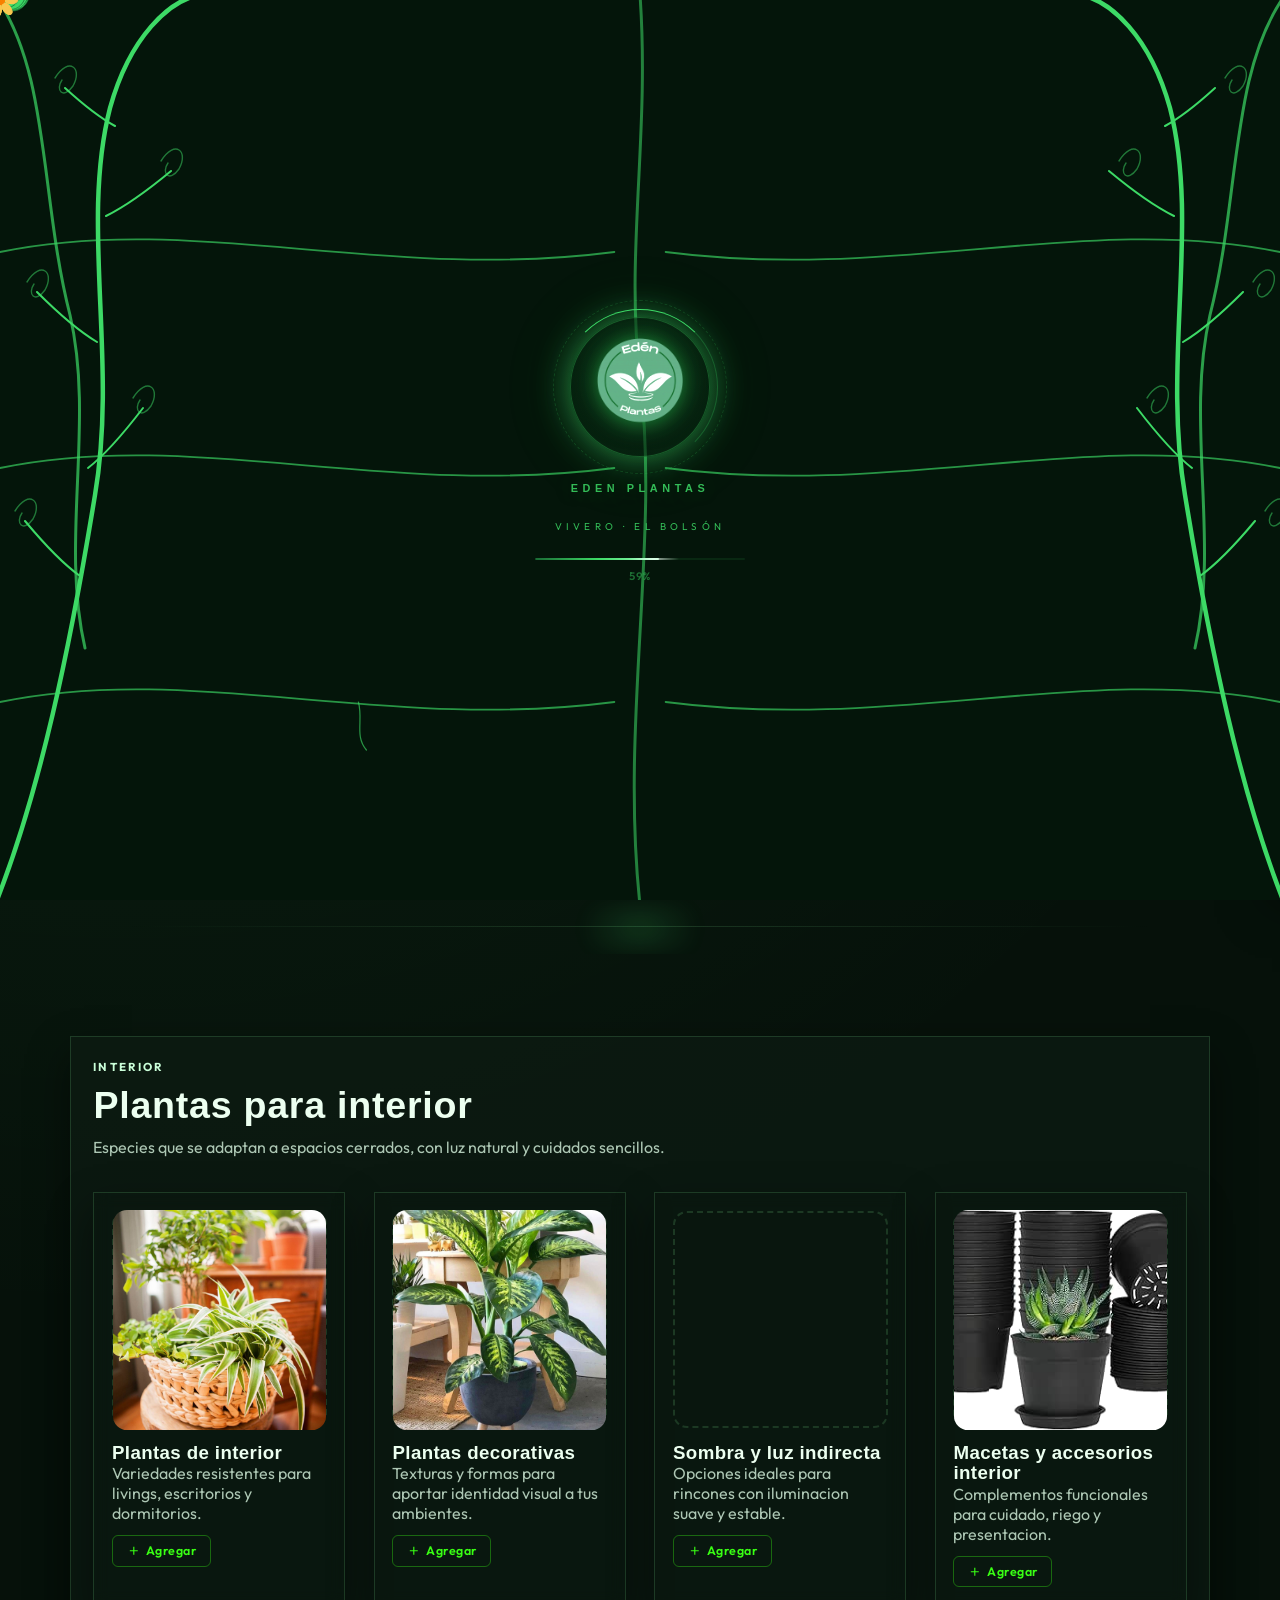
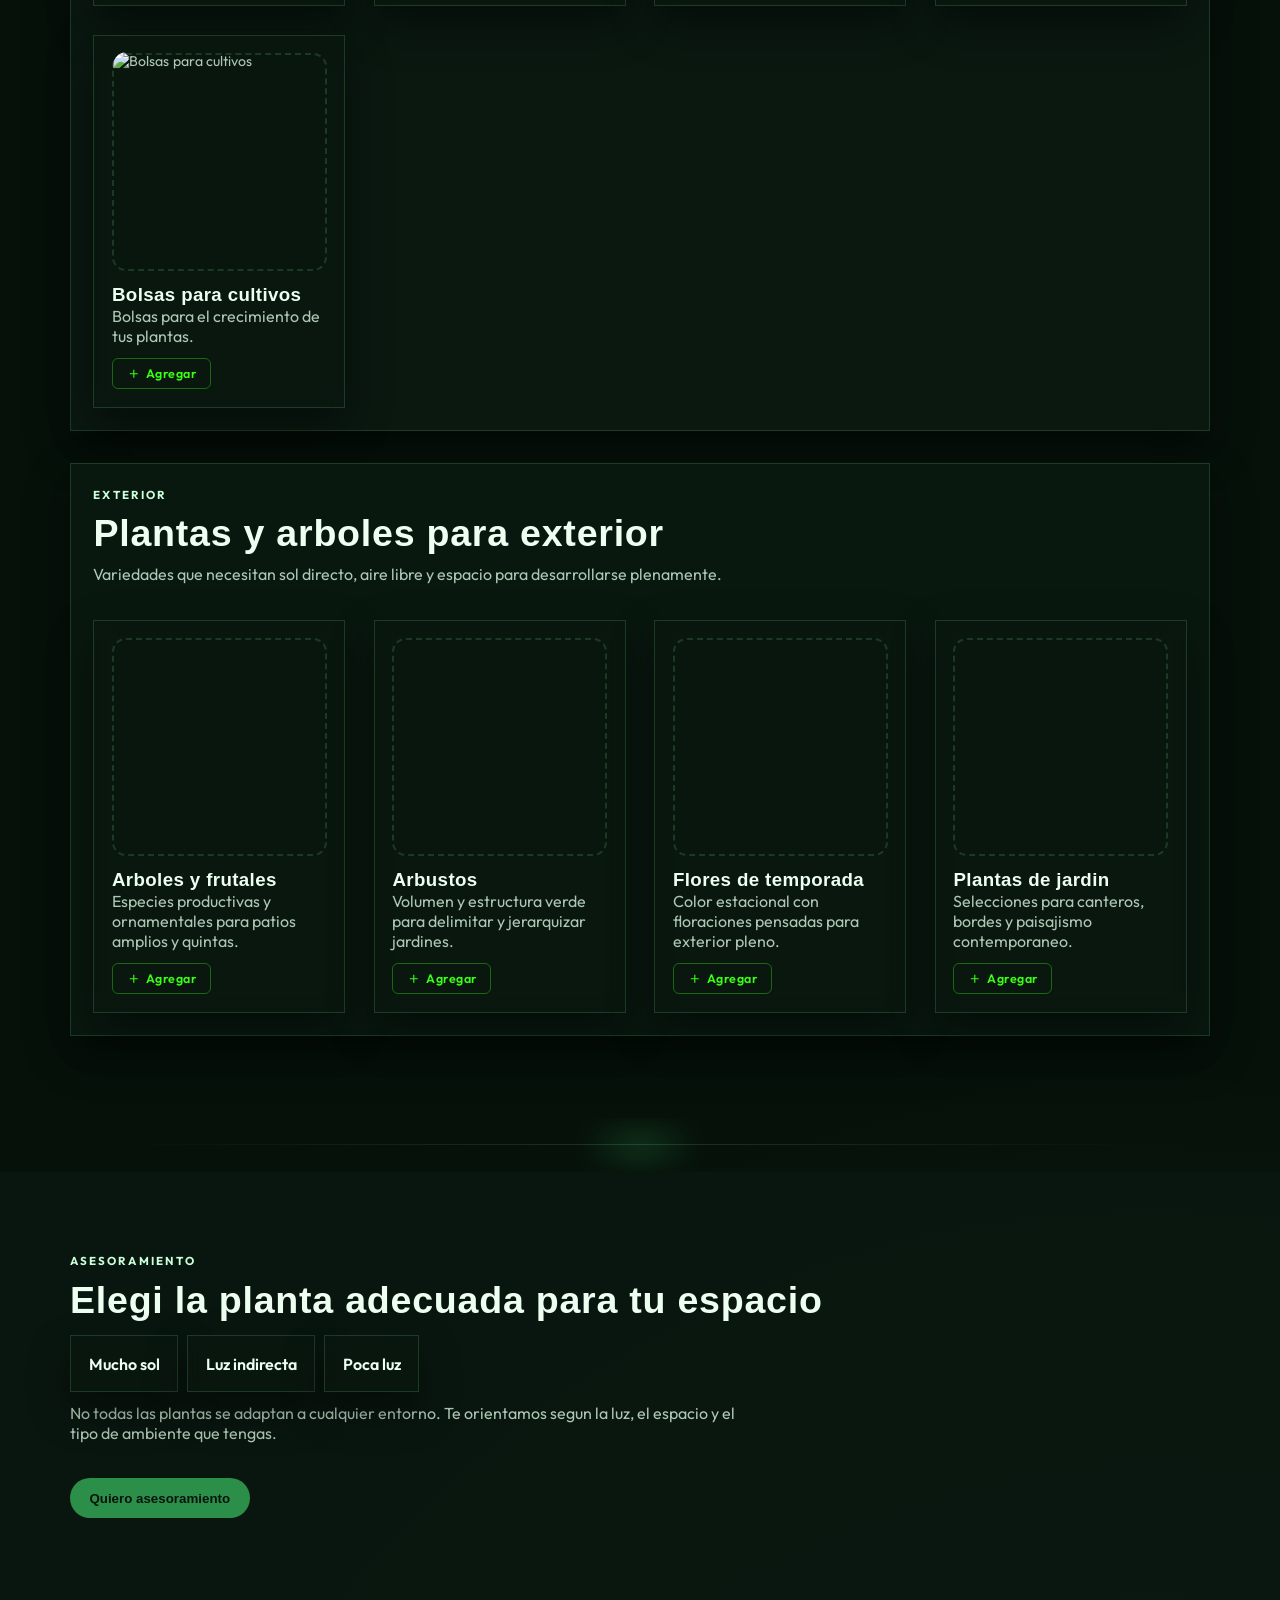
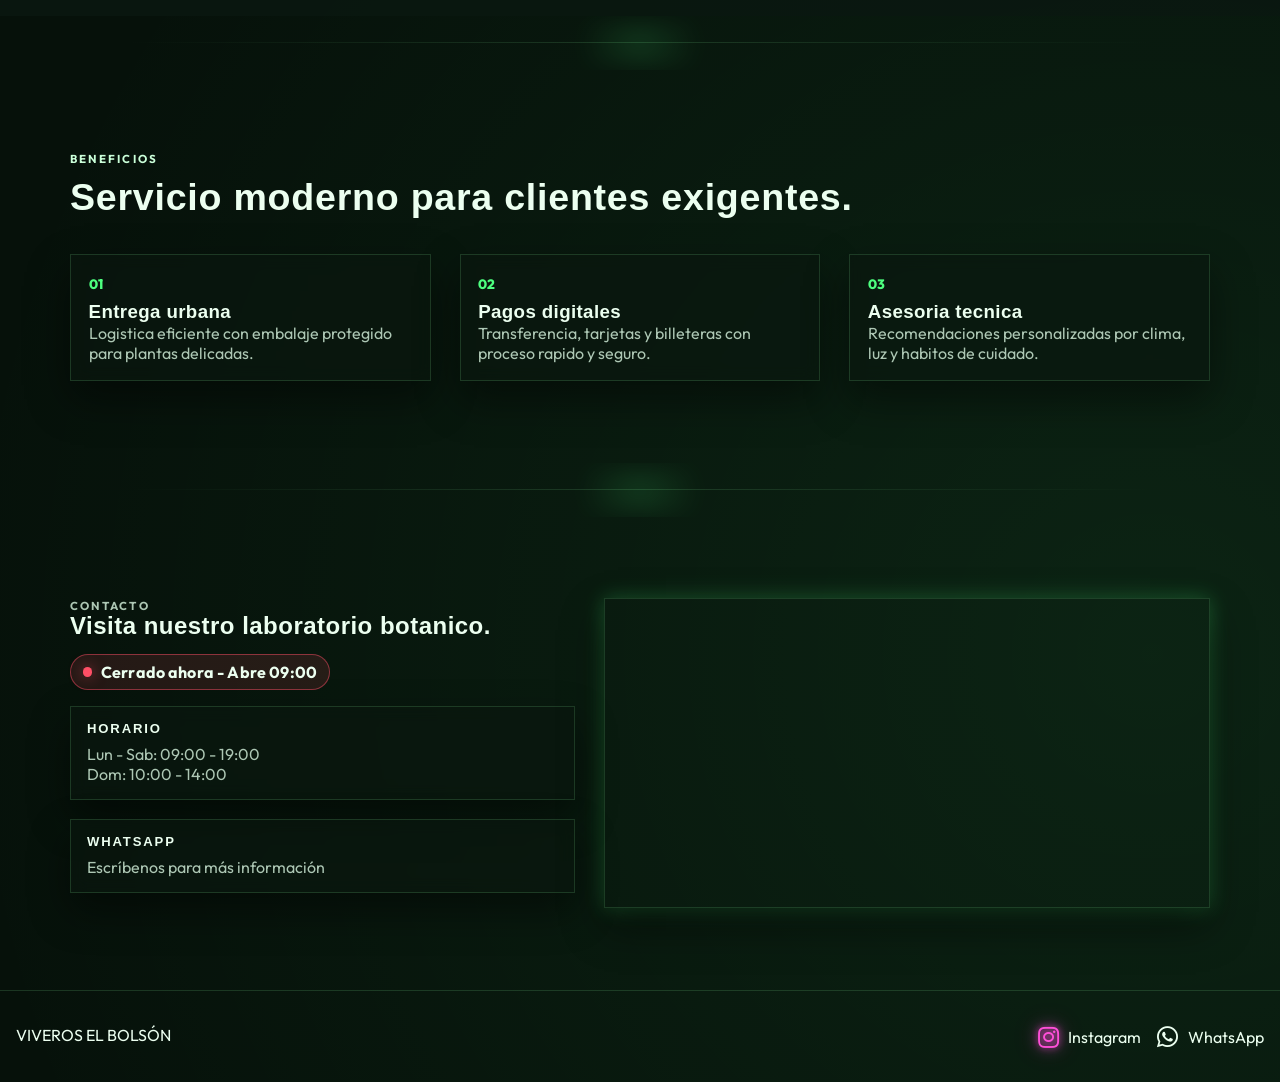
==== commit 019011a6: "Update index.html" ====
--- a/index.html
+++ b/index.html
@@ -21,7 +21,6 @@
   <div class="cursor-glow" id="cursorGlow" aria-hidden="true"></div>
 
   <header class="site-header"> 
-    
     <button class="menu-btn" aria-expanded="false" aria-label="Abrir menu">
       <span></span><span></span>
     </button>
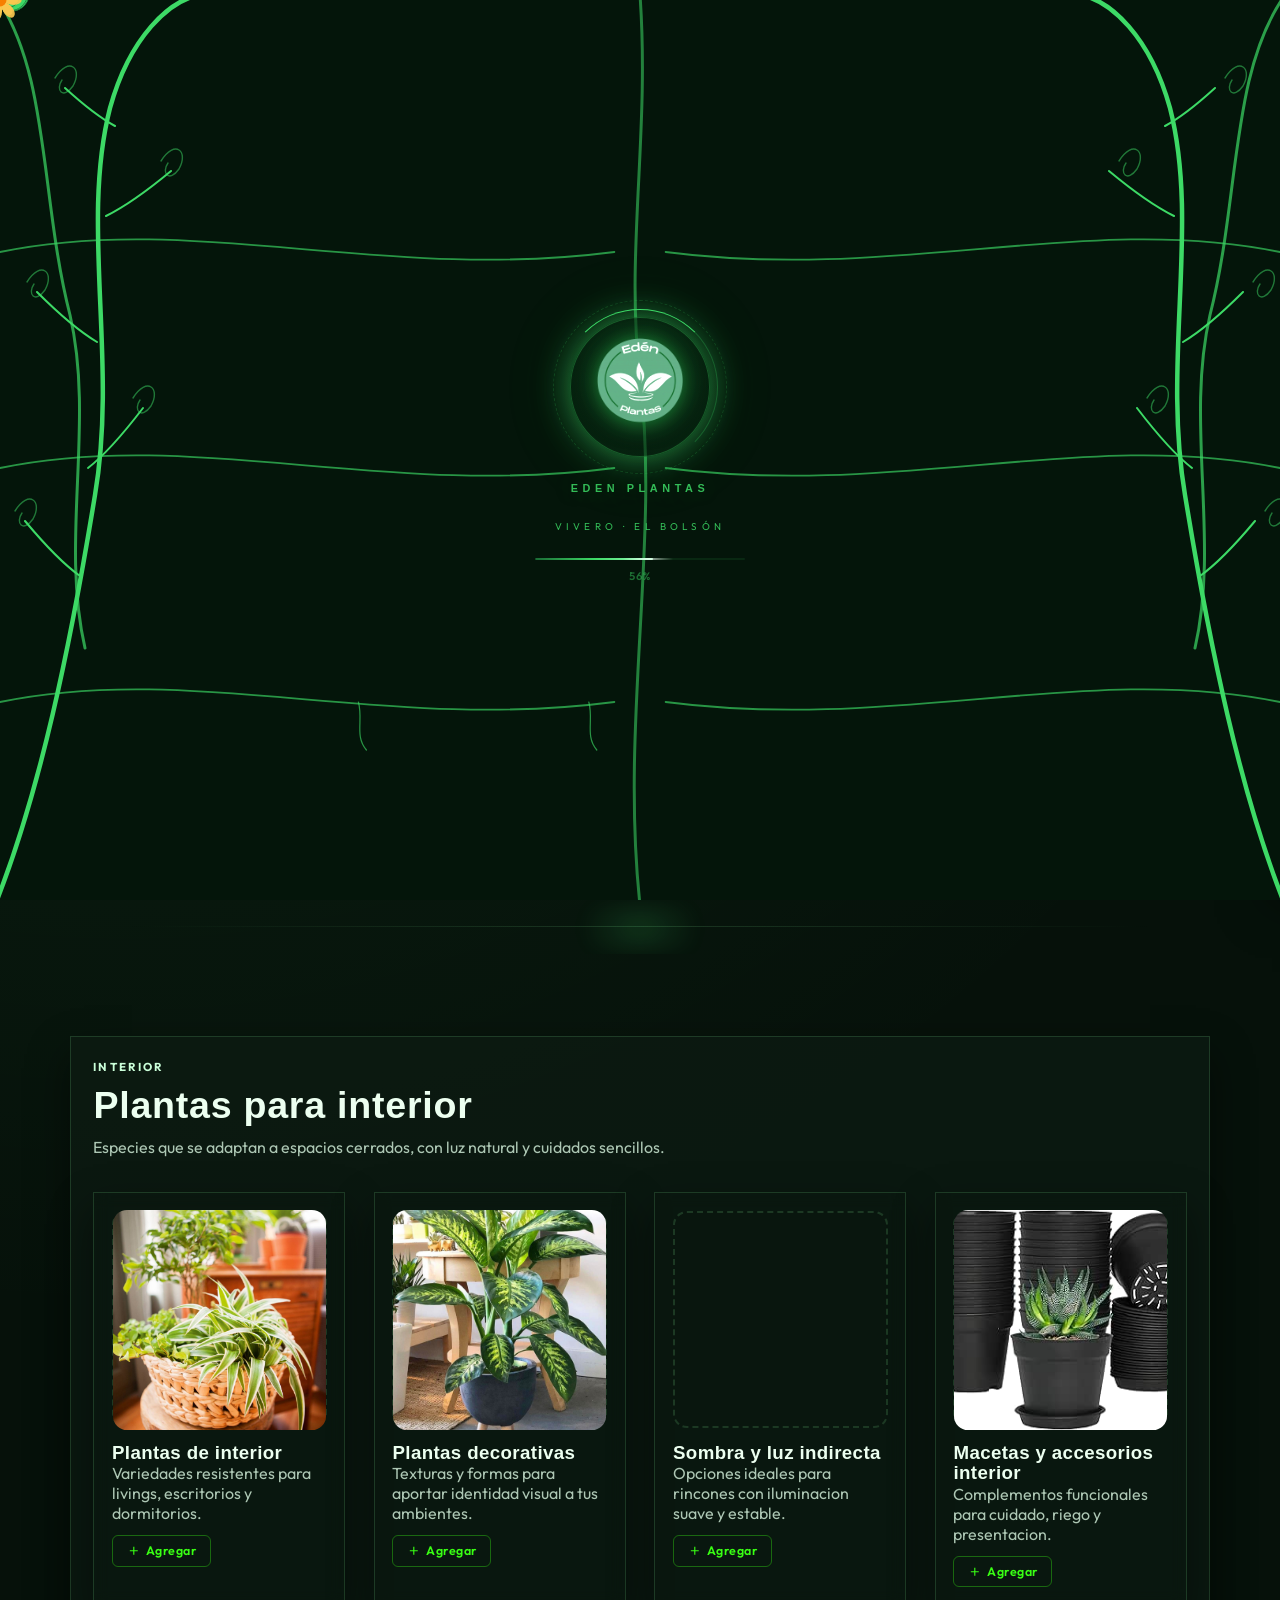
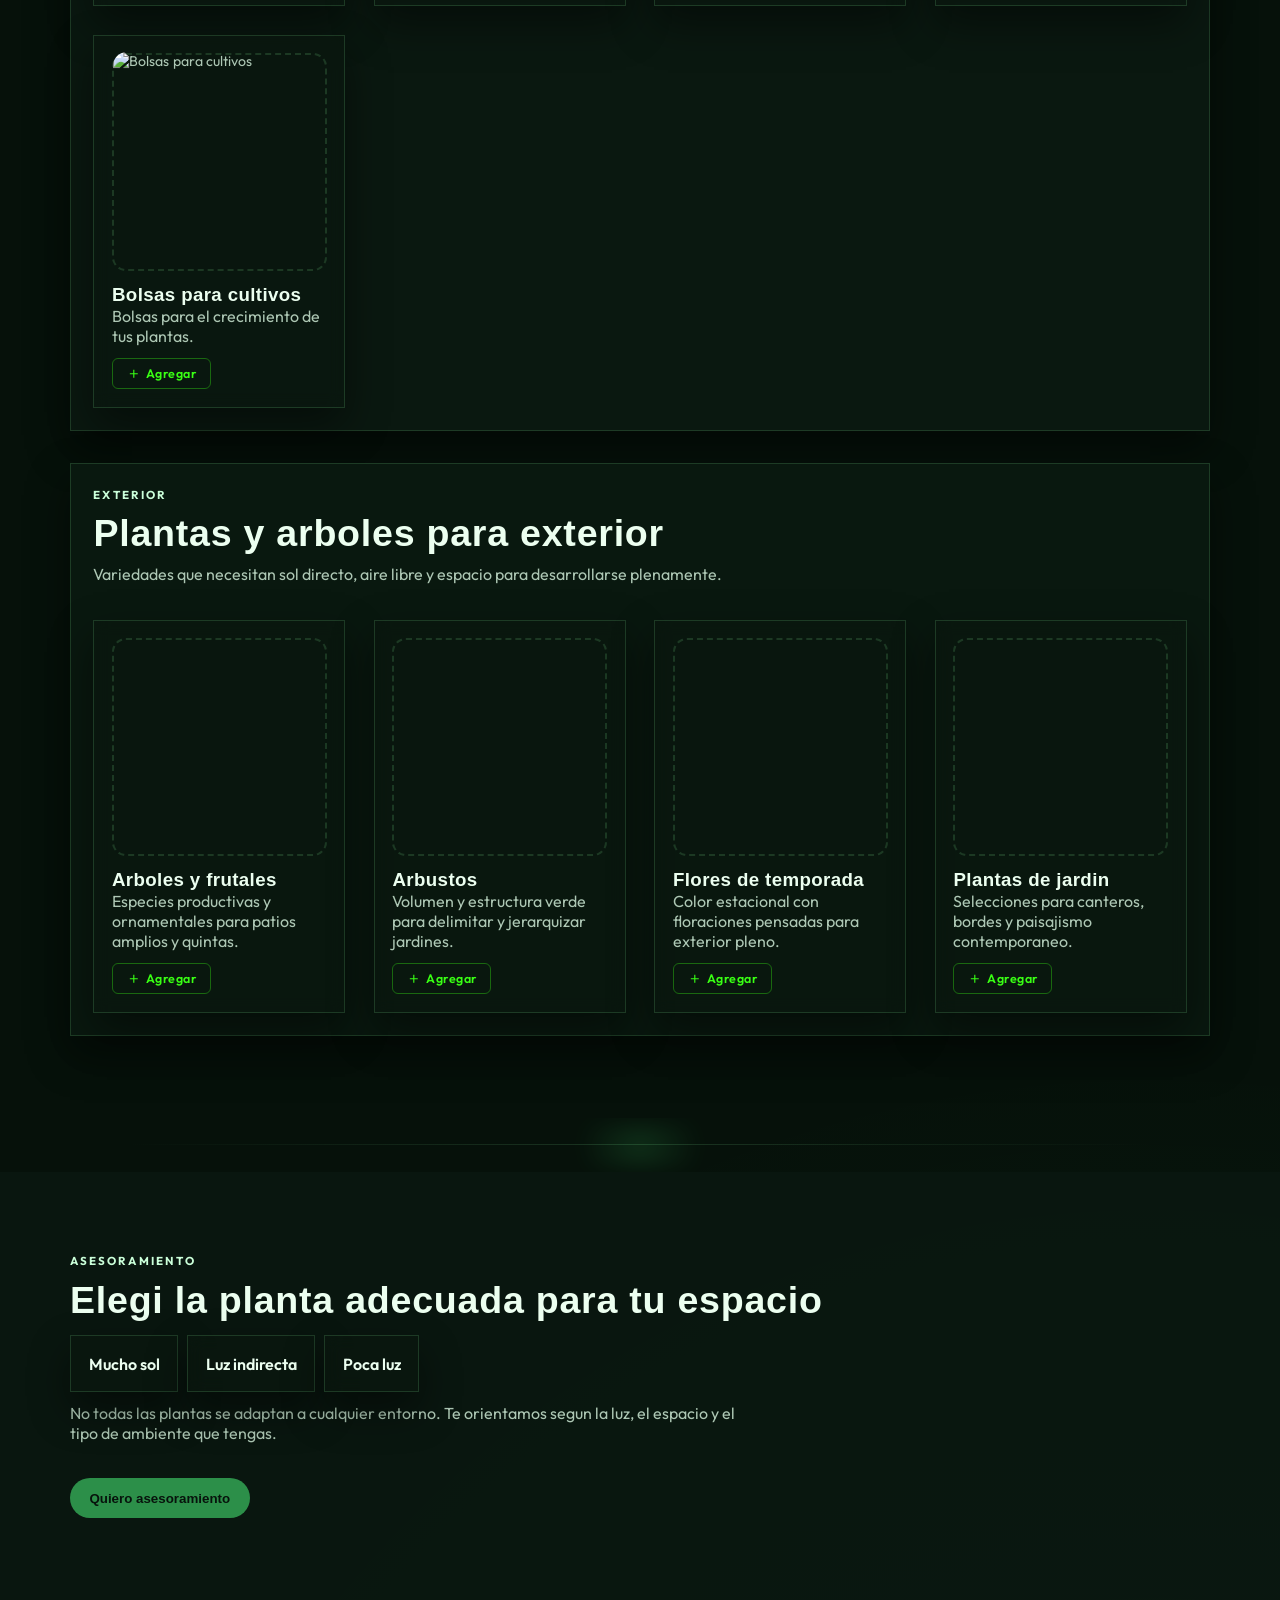
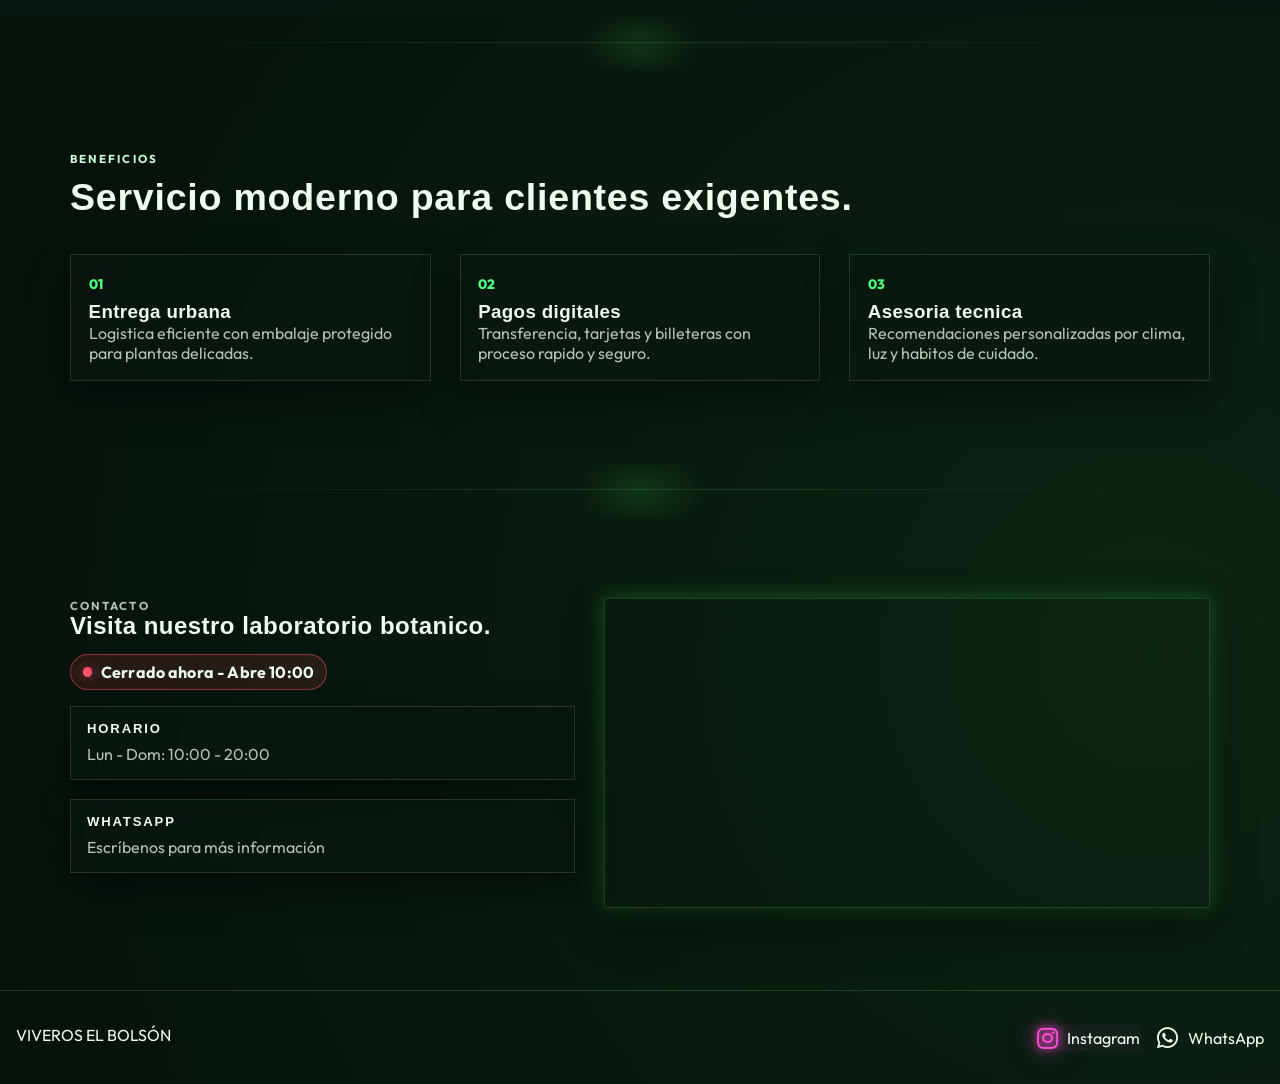
==== commit 275275bc: "Update index.html" ====
--- a/index.html
+++ b/index.html
@@ -260,8 +260,7 @@
           <div class="contact-meta-grid">
             <article class="card contact-meta-card">
               <h3>Horario</h3>
-              <p>Lun - Sab: 09:00 - 19:00</p>
-              <p>Dom: 10:00 - 14:00</p>
+              <p>Lun - Dom: 10:00 - 20:00</p>
             </article>
             <a href="https://wa.me/540280154695580?text=Hola%2C%20me%20interesa%20conocer%20m%C3%A1s%20sobre%20sus%20plantas." target="_blank" rel="noopener noreferrer" class="card contact-meta-card whatsapp-card">
               <h3>WhatsApp</h3>
--- a/style.css
+++ b/style.css
@@ -216,8 +216,8 @@
 .main-nav {
   position: fixed;
   top: 3.8rem;
-  left: 1rem;
   right: 1rem;
+  left: auto;
   display: grid;
   gap: 0.7rem;
   opacity: 0;
@@ -801,20 +801,58 @@
   transform: scale(1.08);
 }
 
+.footer-links .icon-link[href*="instagram"] {
+  border: 1px solid transparent;
+  background: rgba(255, 79, 216, 0.05);
+  transition: all 0.35s cubic-bezier(0.4, 0, 0.2, 1);
+}
+
+.footer-links .icon-link[href*="instagram"]:hover {
+  border-color: #ff4fd8;
+  background: rgba(255, 79, 216, 0.12);
+  box-shadow: 0 0 0 1px rgba(255, 79, 216, 0.4), 0 0 24px rgba(255, 79, 216, 0.3), 0 0 16px rgba(255, 79, 216, 0.2);
+}
+
 .footer-links .icon-link[href*="instagram"] i {
   color: #ff4fd8;
   text-shadow:
-    0 0 6px rgba(255, 79, 216, 0.75),
-    0 0 14px rgba(255, 79, 216, 0.58),
-    0 0 26px rgba(255, 79, 216, 0.46);
+    0 0 8px rgba(255, 79, 216, 0.85),
+    0 0 16px rgba(255, 79, 216, 0.68),
+    0 0 28px rgba(255, 79, 216, 0.5);
+}
+
+.footer-links .icon-link[href*="instagram"]:hover i {
+  text-shadow:
+    0 0 12px rgba(255, 79, 216, 1),
+    0 0 20px rgba(255, 79, 216, 0.8),
+    0 0 32px rgba(255, 79, 216, 0.6);
+}
+
+.footer-links .icon-link[href*="whatsapp"] {
+  border: 1px solid transparent;
+  background: rgba(57, 255, 141, 0.05);
+  transition: all 0.35s cubic-bezier(0.4, 0, 0.2, 1);
+}
+
+.footer-links .icon-link[href*="whatsapp"]:hover {
+  border-color: #39ff8d;
+  background: rgba(57, 255, 141, 0.12);
+  box-shadow: 0 0 0 1px rgba(57, 255, 141, 0.4), 0 0 24px rgba(57, 255, 141, 0.3), 0 0 16px rgba(57, 255, 141, 0.2);
 }
 
 .footer-links .icon-link[href*="whatsapp"] i {
   color: #39ff8d;
   text-shadow:
-    0 0 6px rgba(57, 255, 141, 0.75),
-    0 0 14px rgba(57, 255, 141, 0.58),
-    0 0 26px rgba(57, 255, 141, 0.46);
+    0 0 8px rgba(57, 255, 141, 0.85),
+    0 0 16px rgba(57, 255, 141, 0.68),
+    0 0 28px rgba(57, 255, 141, 0.5);
+}
+
+.footer-links .icon-link[href*="whatsapp"]:hover i {
+  text-shadow:
+    0 0 12px rgba(57, 255, 141, 1),
+    0 0 20px rgba(57, 255, 141, 0.8),
+    0 0 32px rgba(57, 255, 141, 0.6);
 }
 
 .reveal {
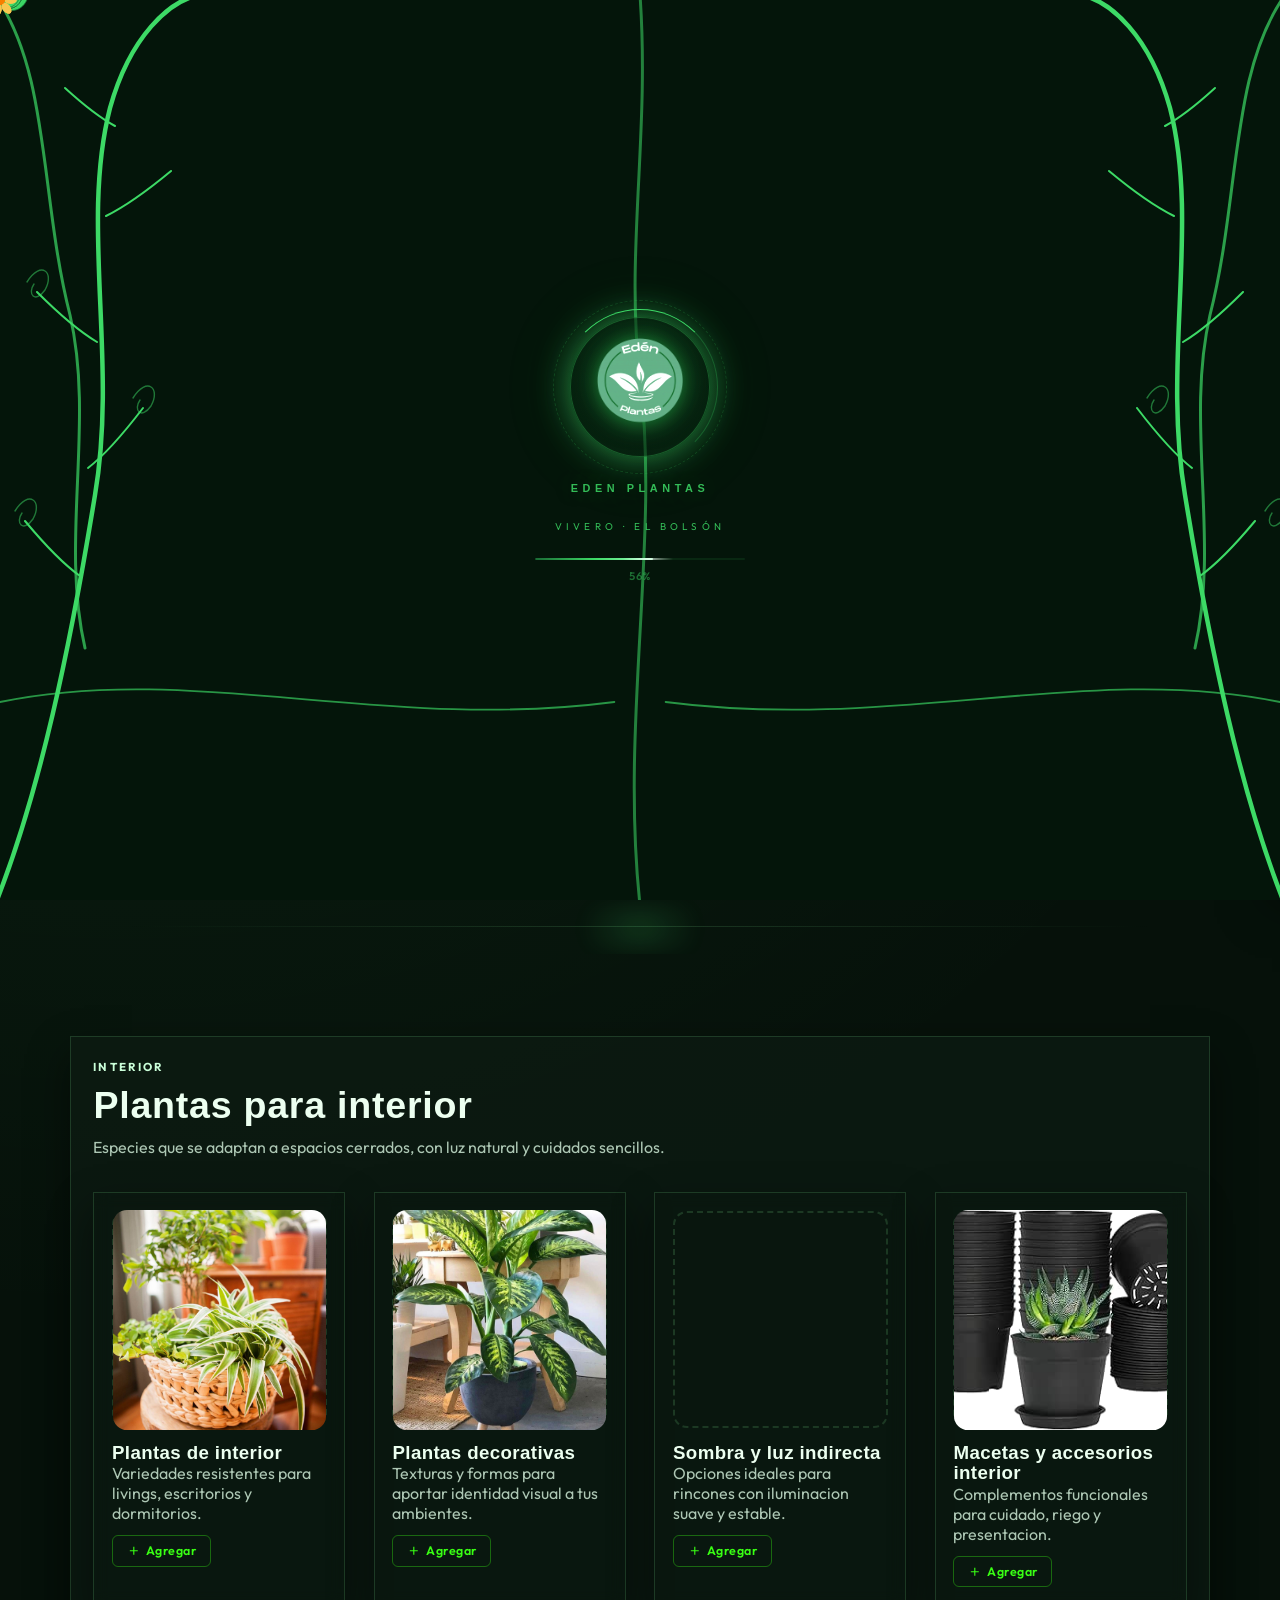
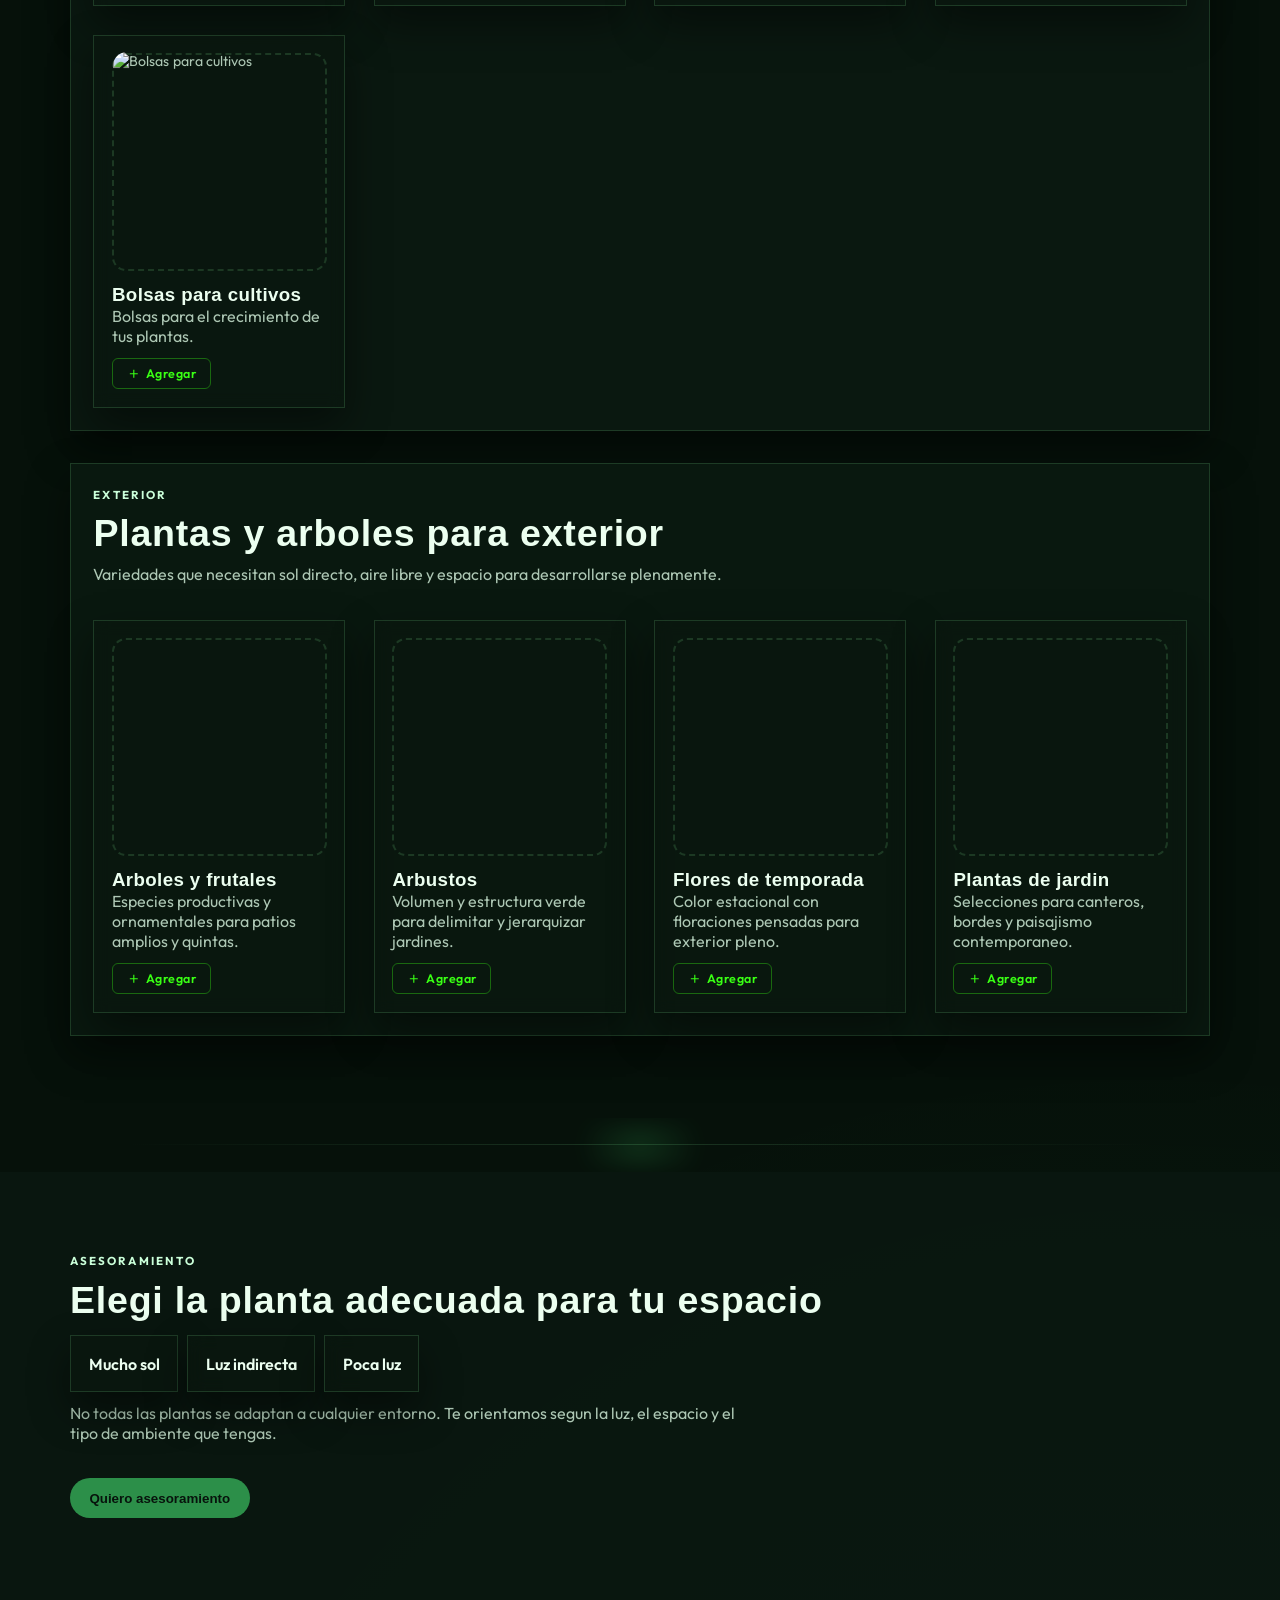
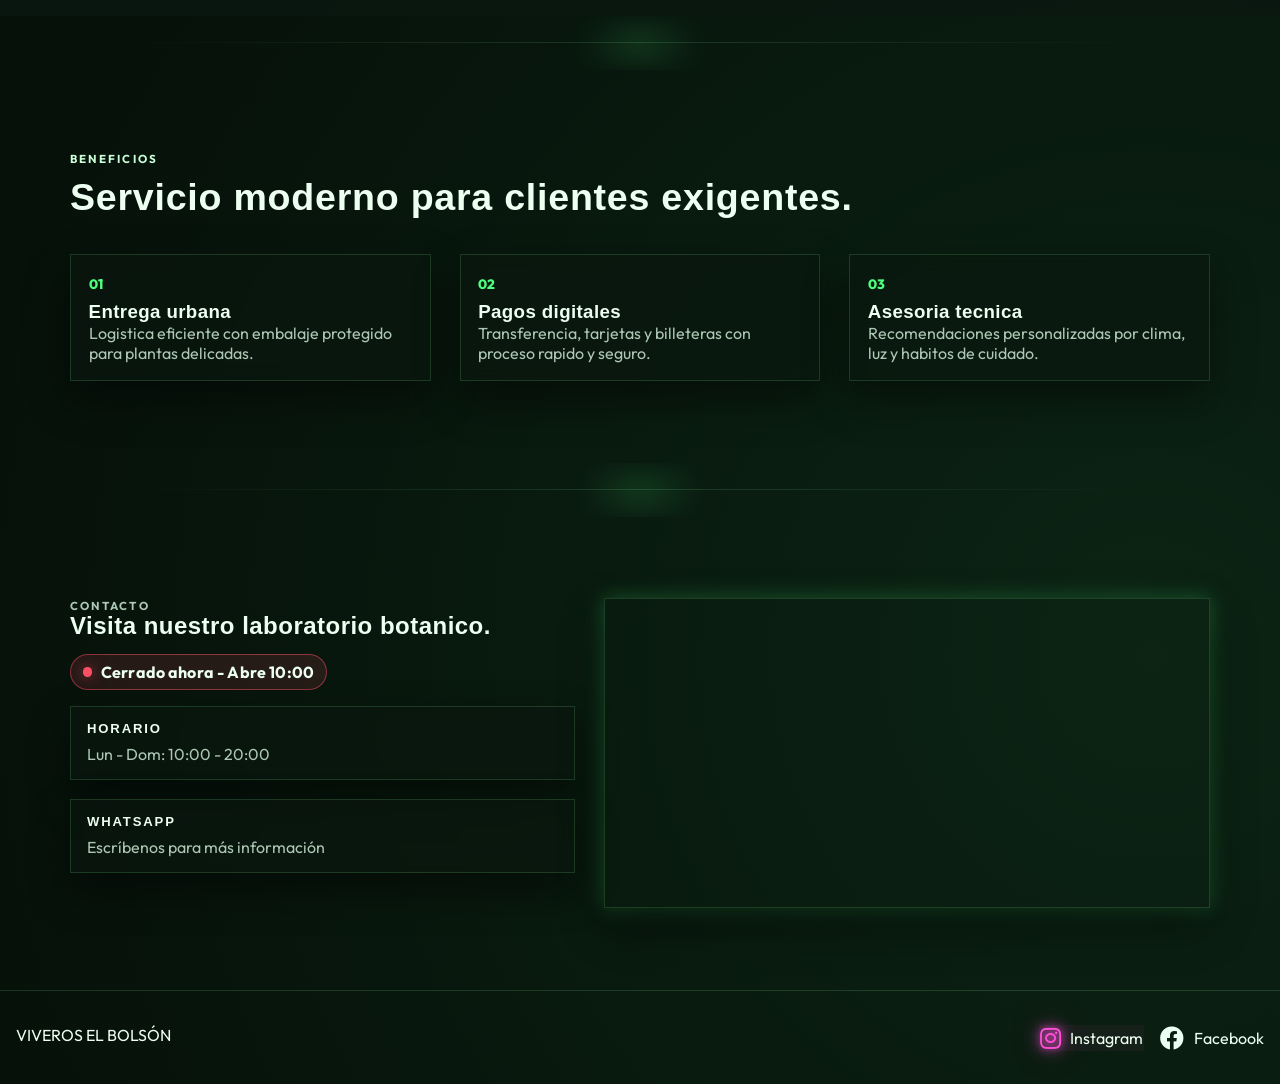
==== commit fc866fd9: "Update index.html" ====
--- a/index.html
+++ b/index.html
@@ -279,7 +279,7 @@
     <p>VIVEROS EL BOLSÓN</p>
     <div class="footer-links">
       <a href="https://instagram.com" target="_blank" rel="noopener noreferrer" class="icon-link"><i class="fab fa-instagram"></i> Instagram</a>
-      <a href="https://wa.me/549244312022" target="_blank" rel="noopener noreferrer" class="icon-link"><i class="fab fa-whatsapp"></i> WhatsApp</a>
+      <a href="https://www.facebook.com/groups/209698455851730/user/61583403870473/" target="_blank" rel="noopener noreferrer" class="icon-link"><i class="fab fa-facebook"></i> Facebook</a>
     </div>
   </footer>
 
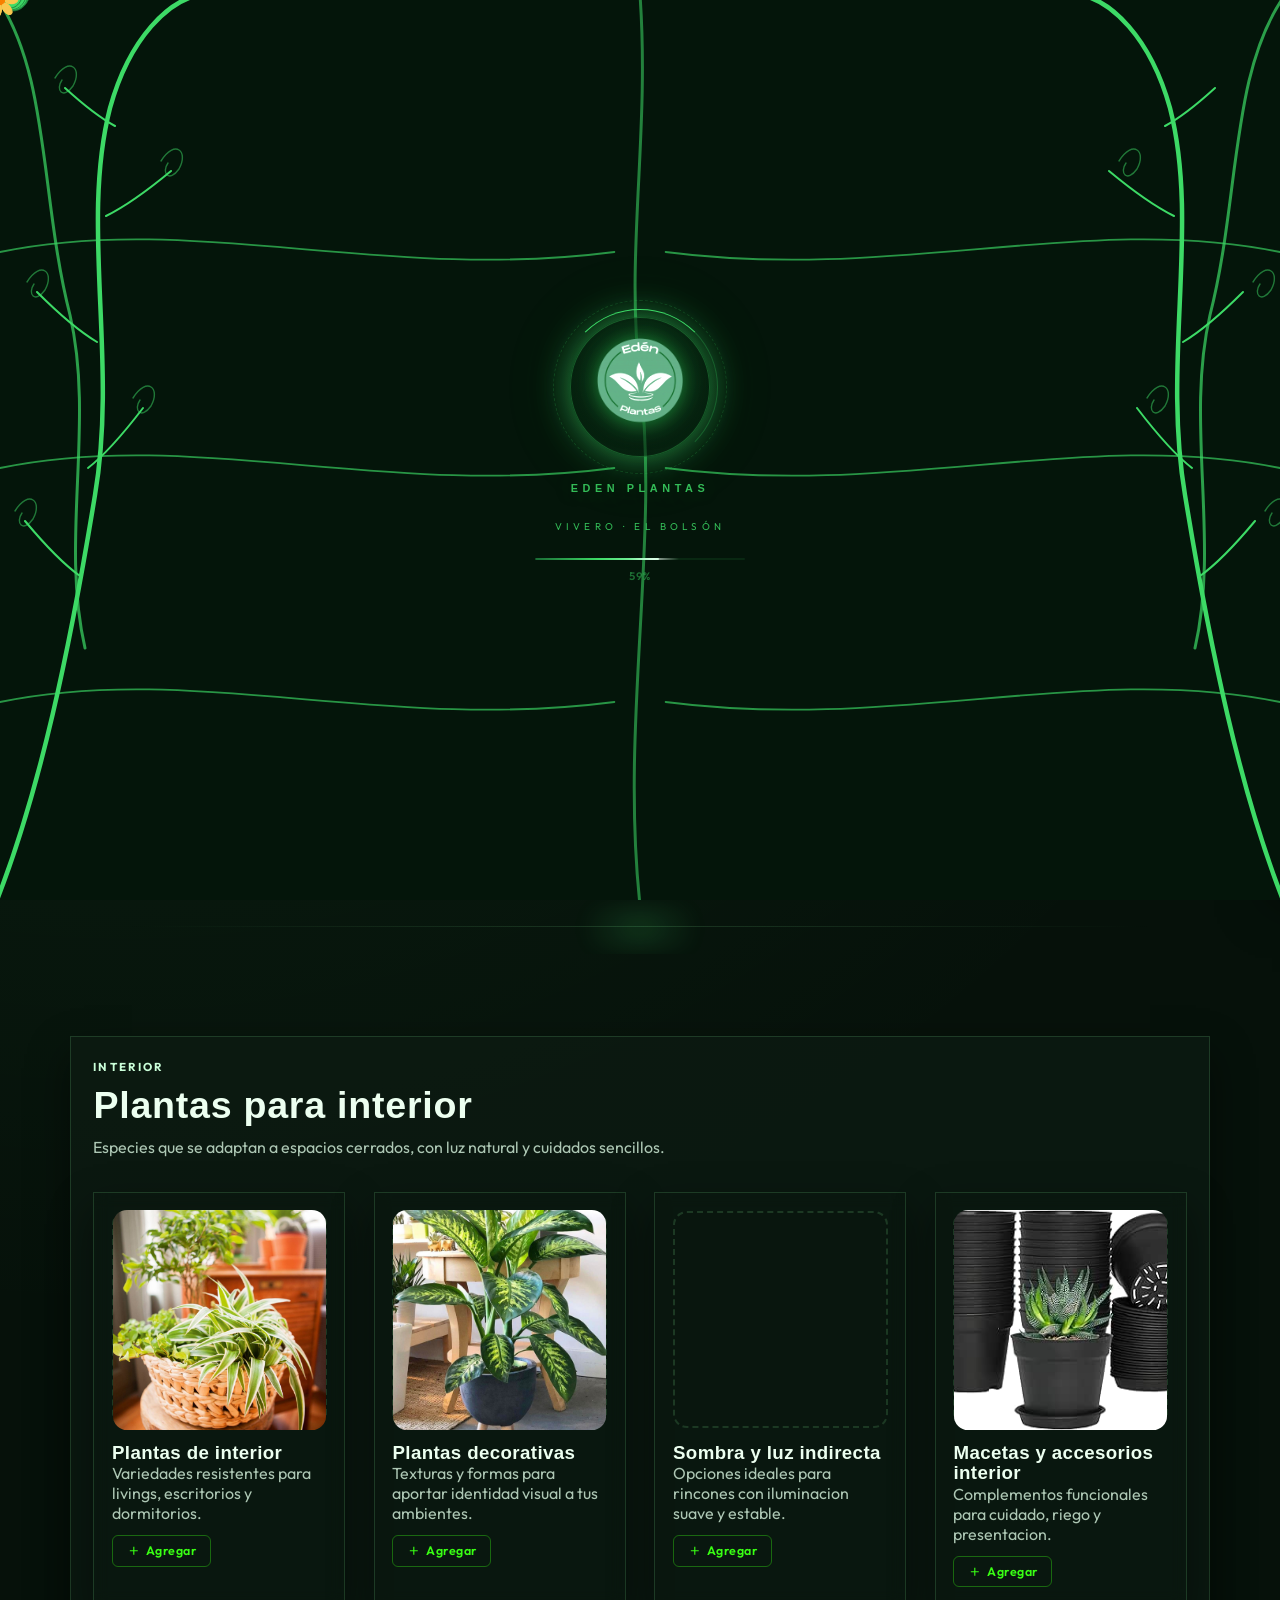
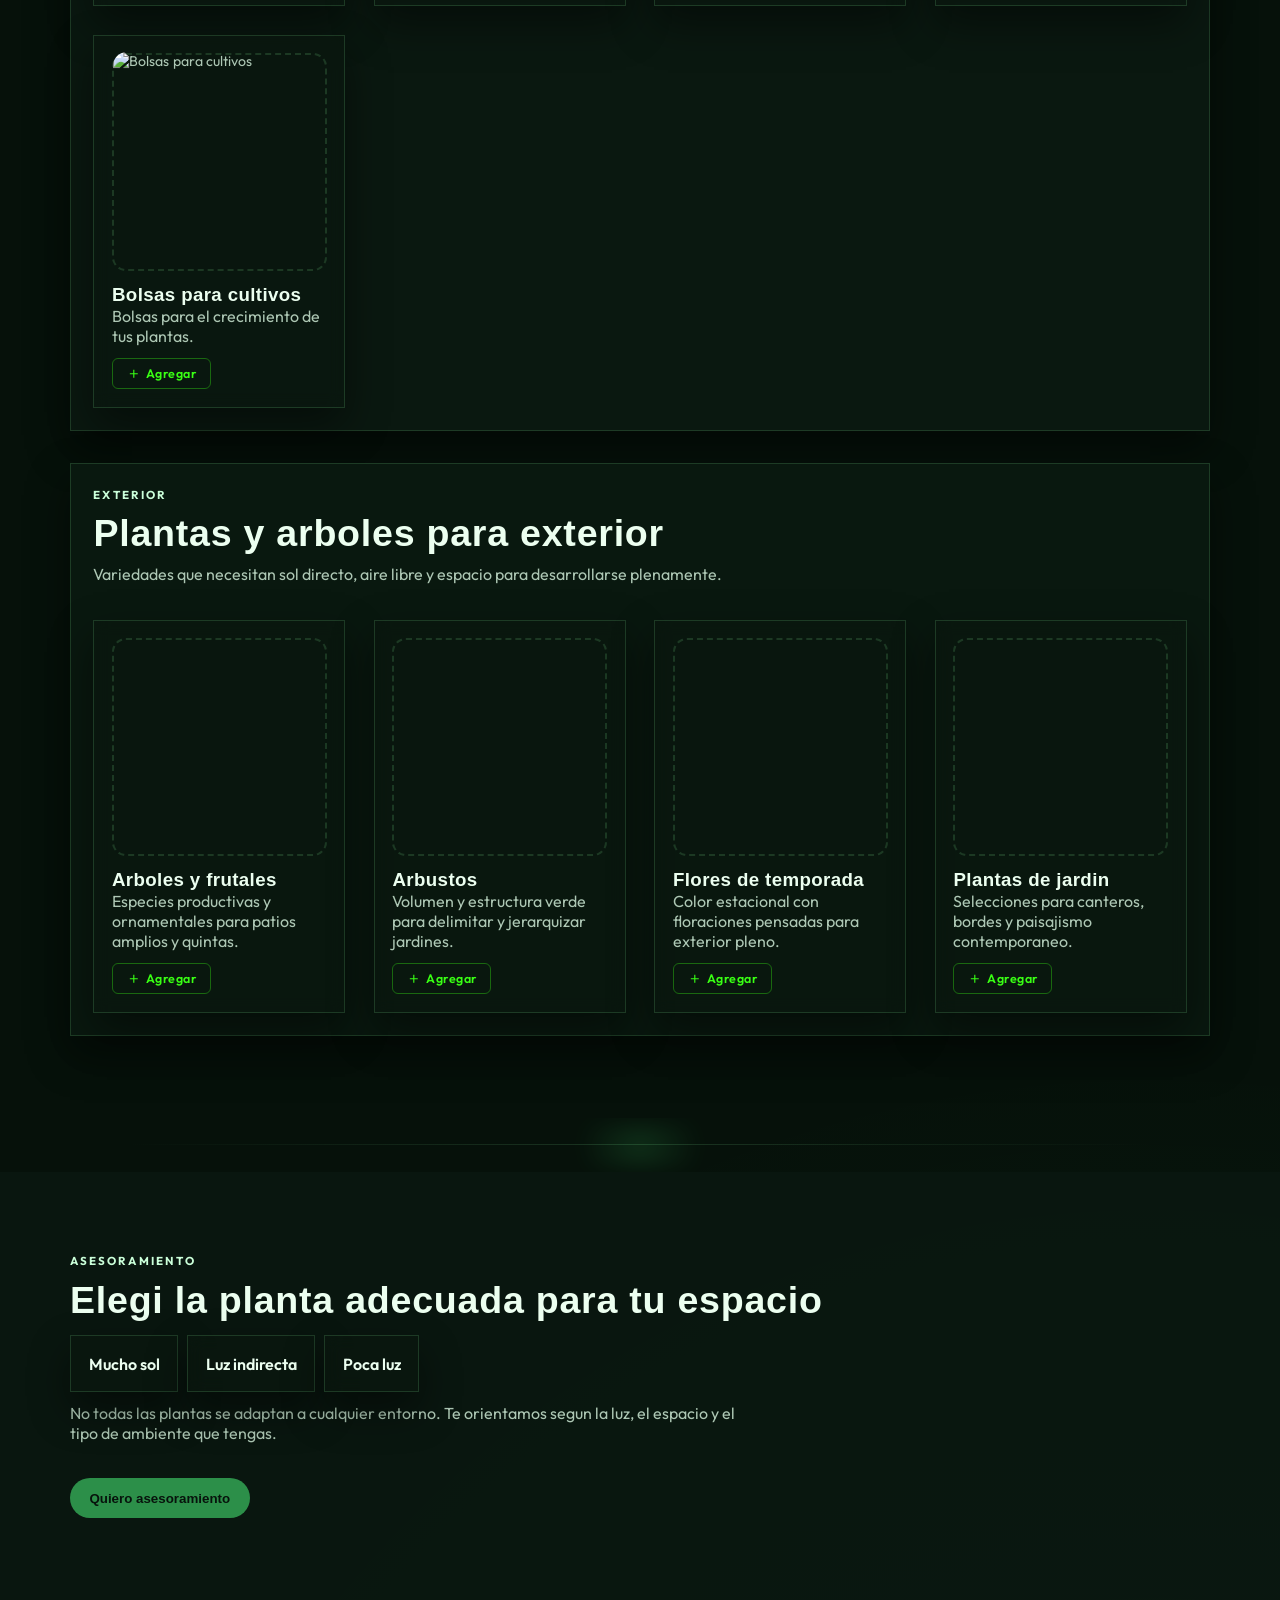
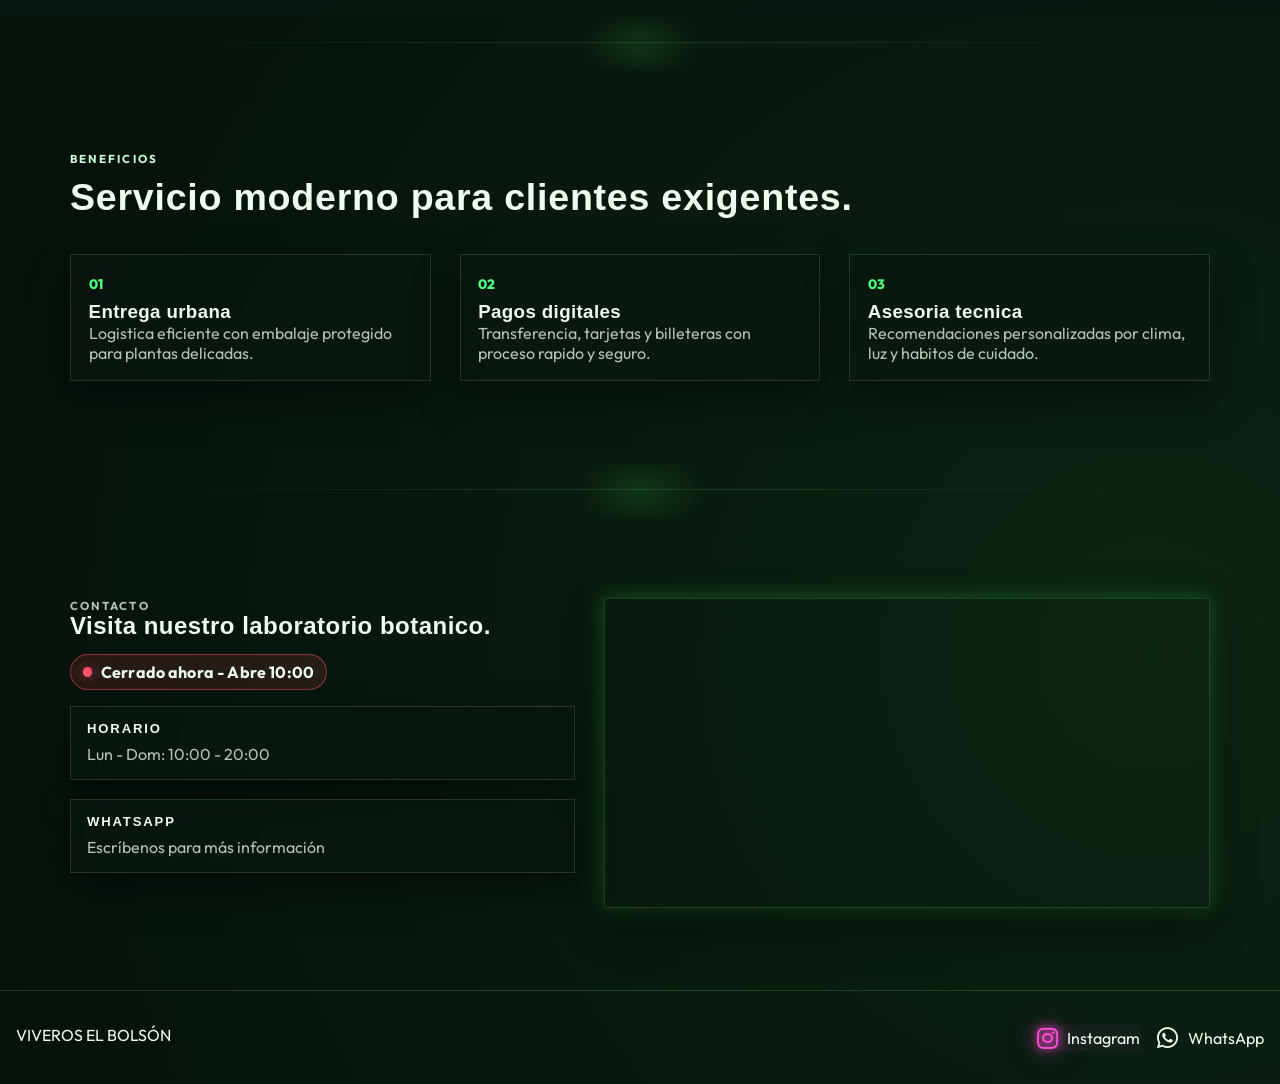
==== commit 273fbb74: "Update index.html" ====
--- a/index.html
+++ b/index.html
@@ -279,7 +279,7 @@
     <p>VIVEROS EL BOLSÓN</p>
     <div class="footer-links">
       <a href="https://instagram.com" target="_blank" rel="noopener noreferrer" class="icon-link"><i class="fab fa-instagram"></i> Instagram</a>
-      <a href="https://www.facebook.com/groups/209698455851730/user/61583403870473/" target="_blank" rel="noopener noreferrer" class="icon-link"><i class="fab fa-facebook"></i> Facebook</a>
+      <a href="https://wa.me/549244312022" target="_blank" rel="noopener noreferrer" class="icon-link"><i class="fab fa-whatsapp"></i> WhatsApp</a>
     </div>
   </footer>
 
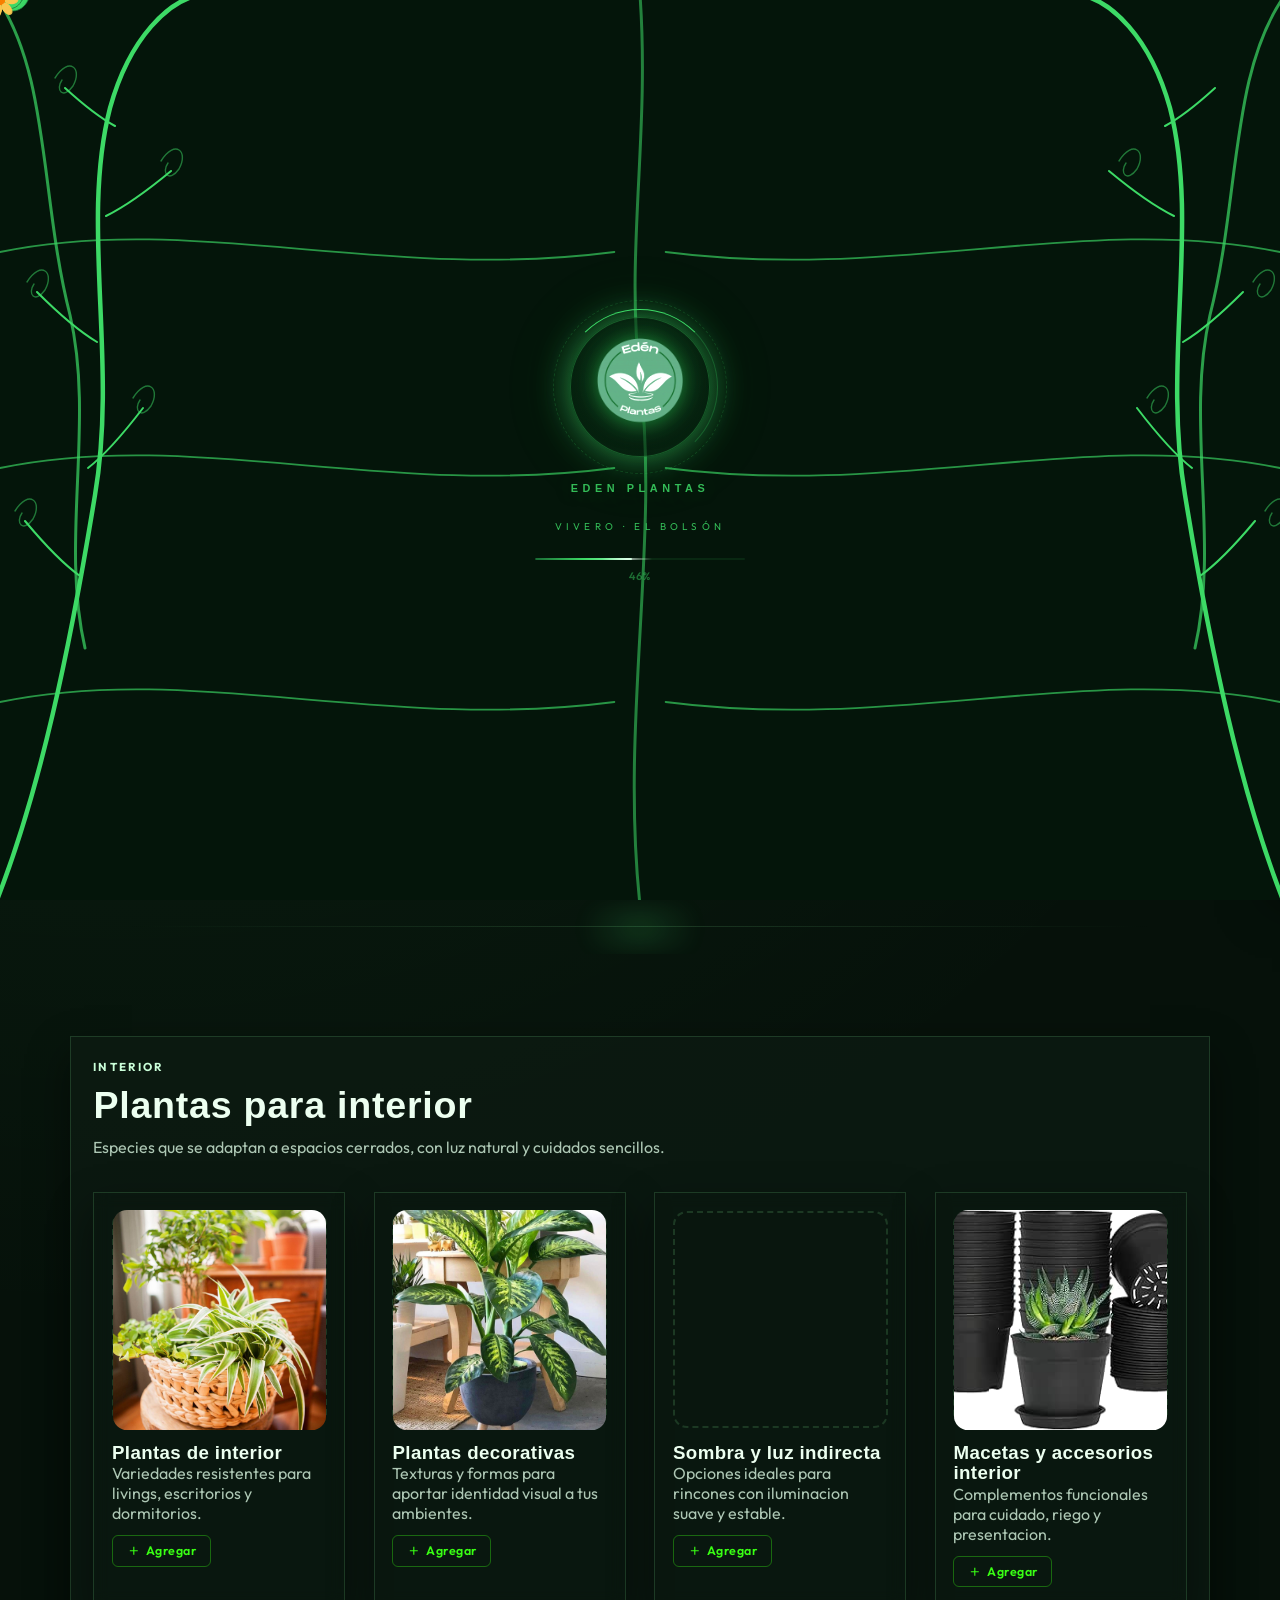
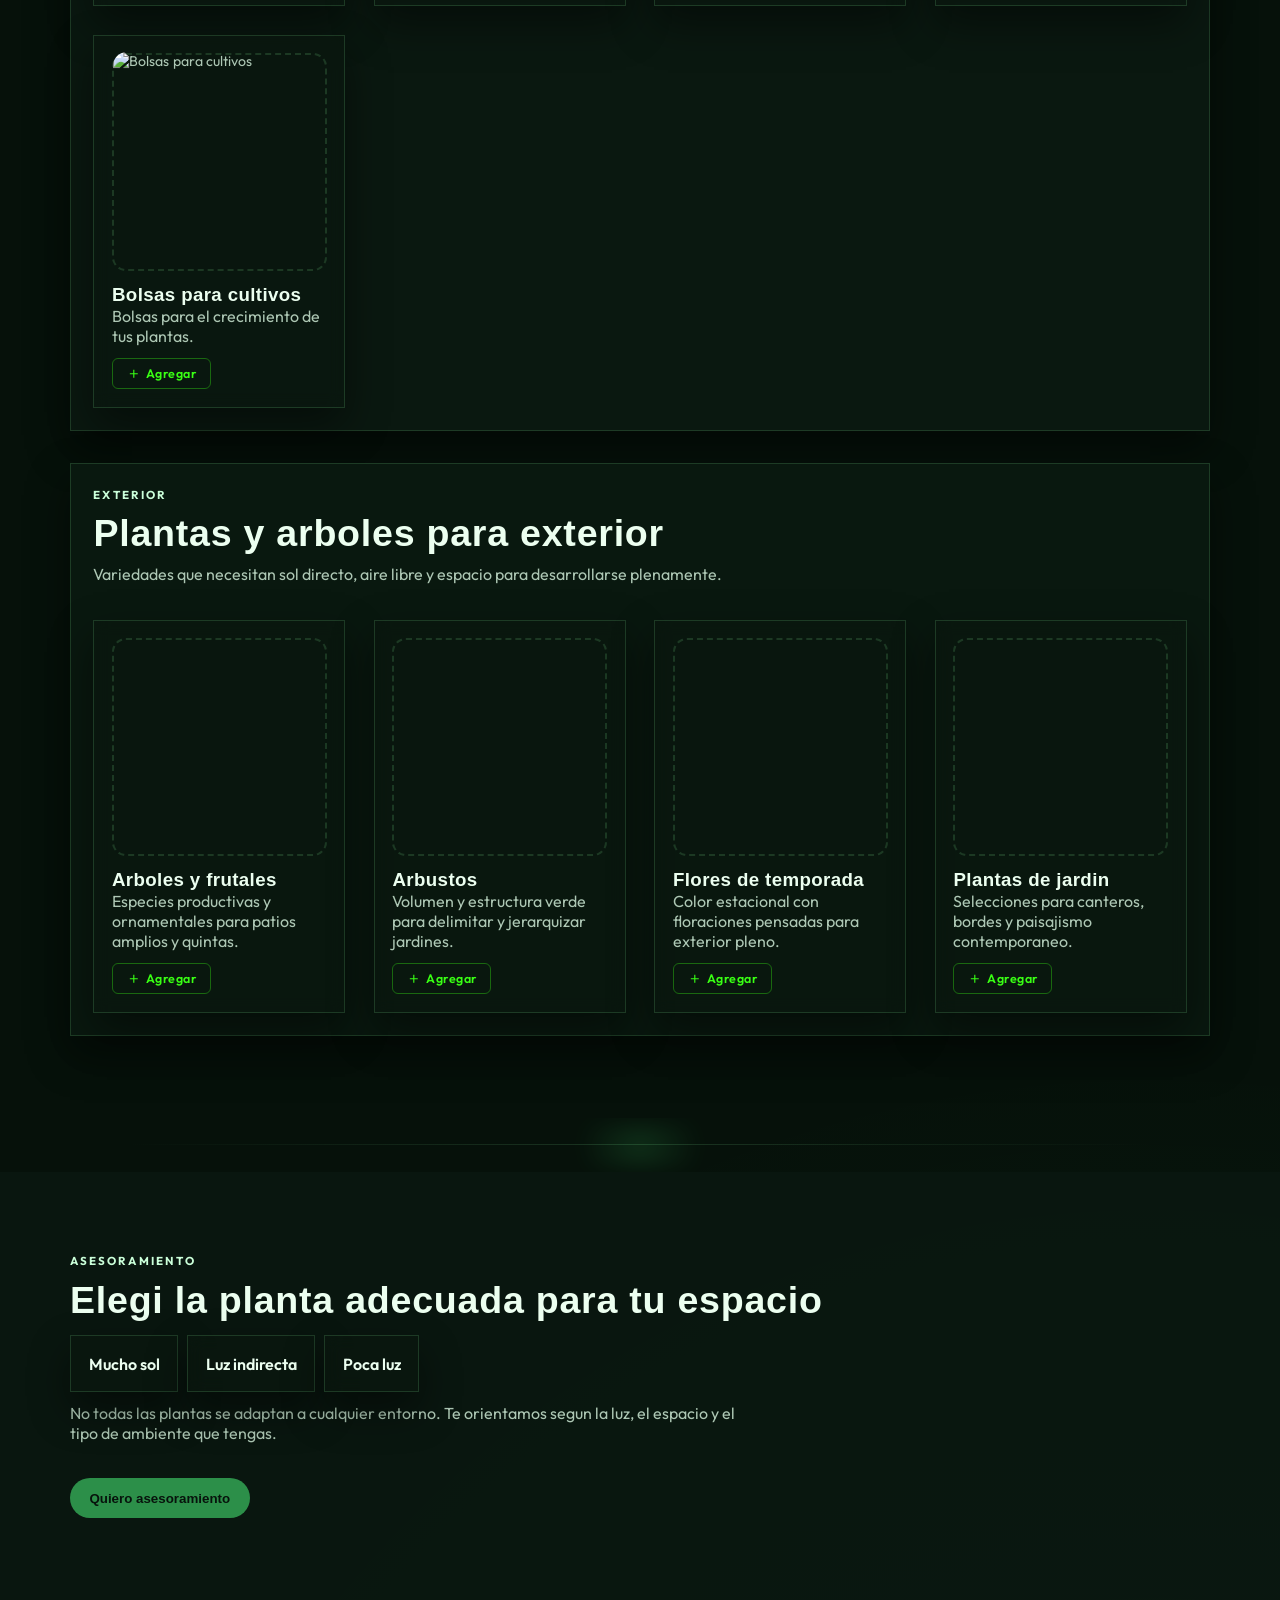
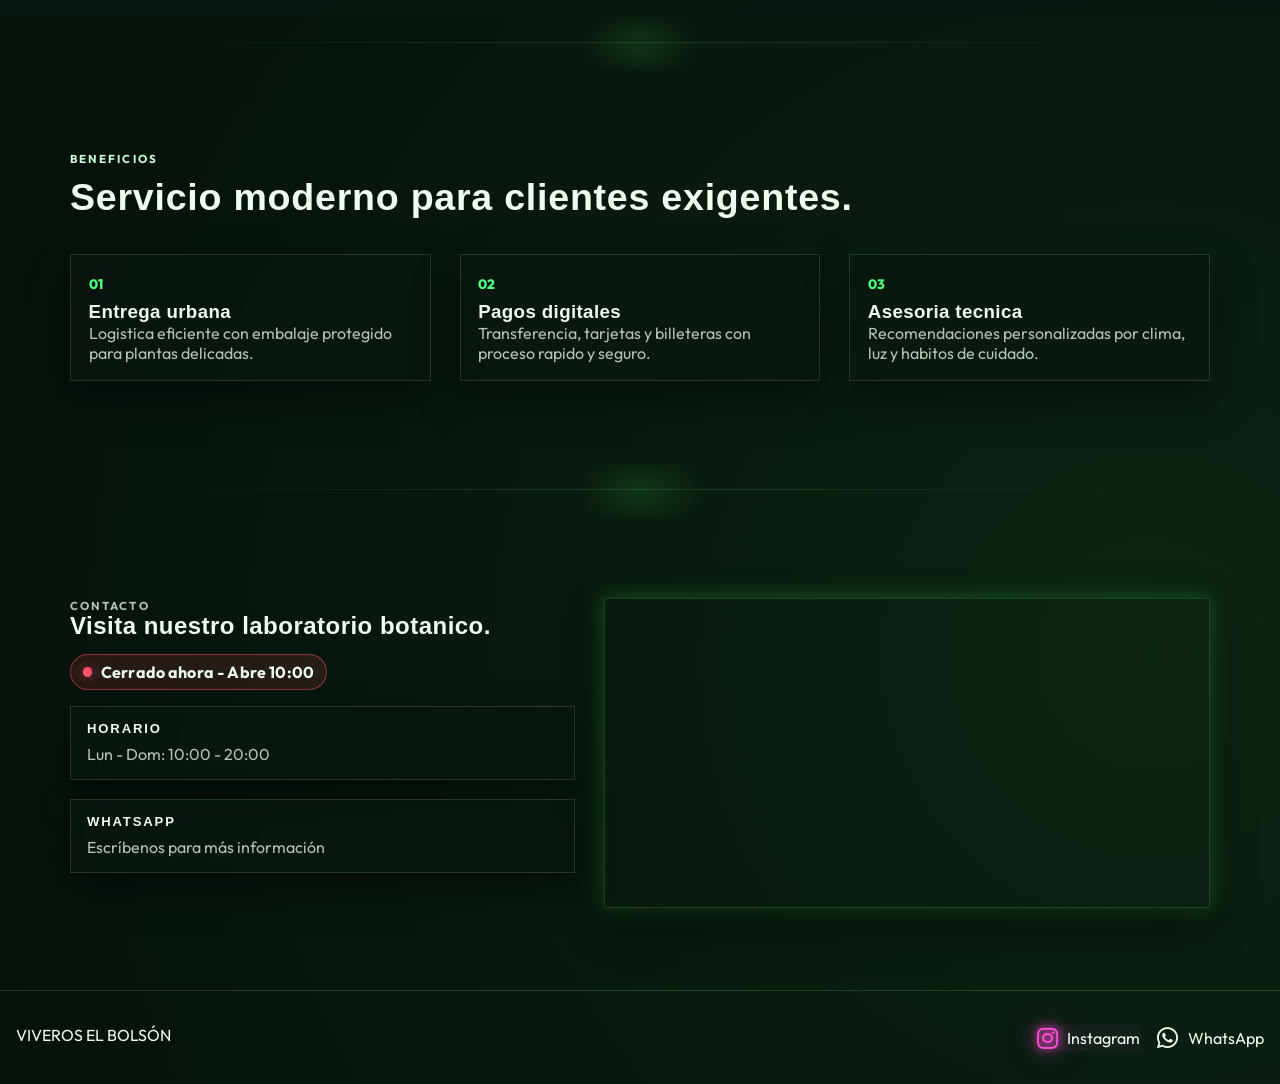
==== commit e29ec52a: "Update index.html" ====
--- a/index.html
+++ b/index.html
@@ -279,7 +279,7 @@
     <p>VIVEROS EL BOLSÓN</p>
     <div class="footer-links">
       <a href="https://instagram.com" target="_blank" rel="noopener noreferrer" class="icon-link"><i class="fab fa-instagram"></i> Instagram</a>
-      <a href="https://wa.me/549244312022" target="_blank" rel="noopener noreferrer" class="icon-link"><i class="fab fa-whatsapp"></i> WhatsApp</a>
+      <a href="" target="_blank" rel="noopener noreferrer" class="icon-link"><i class="fab fa-whatsapp"></i> WhatsApp</a>
     </div>
   </footer>
 
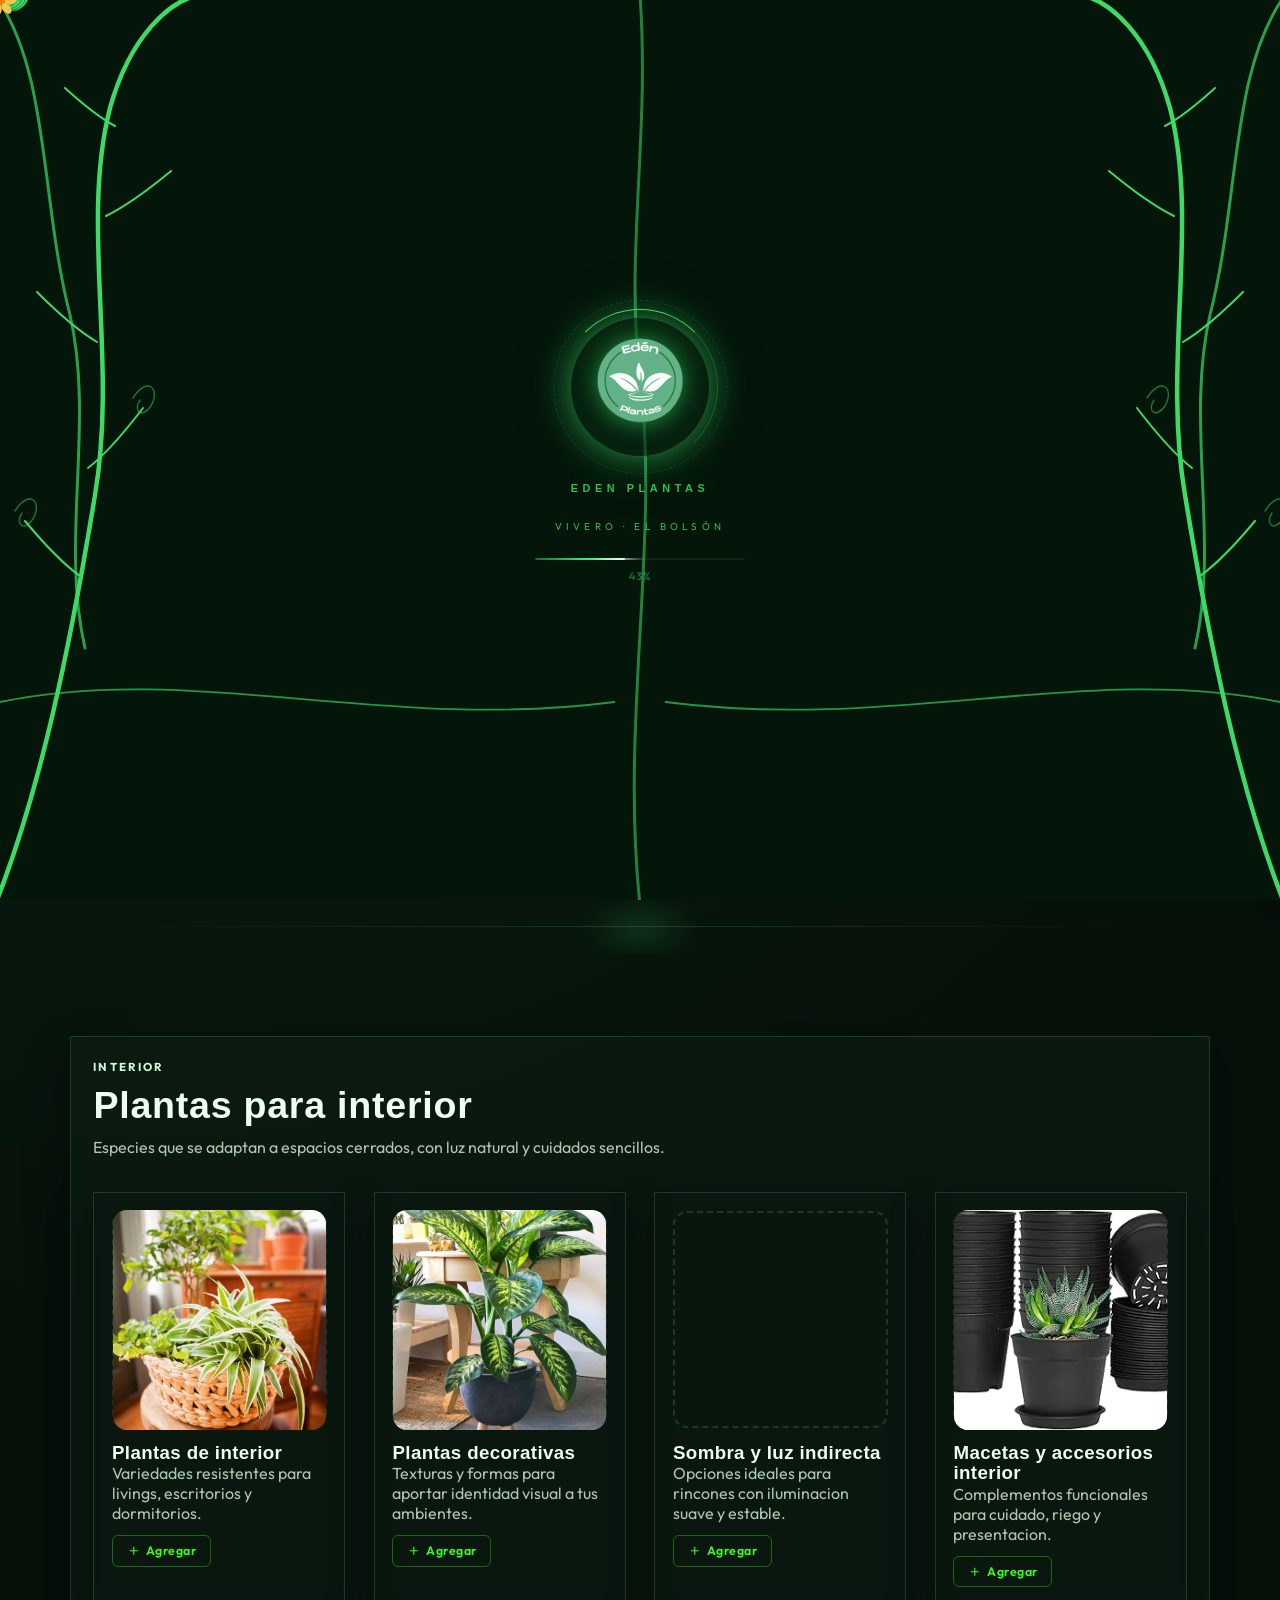
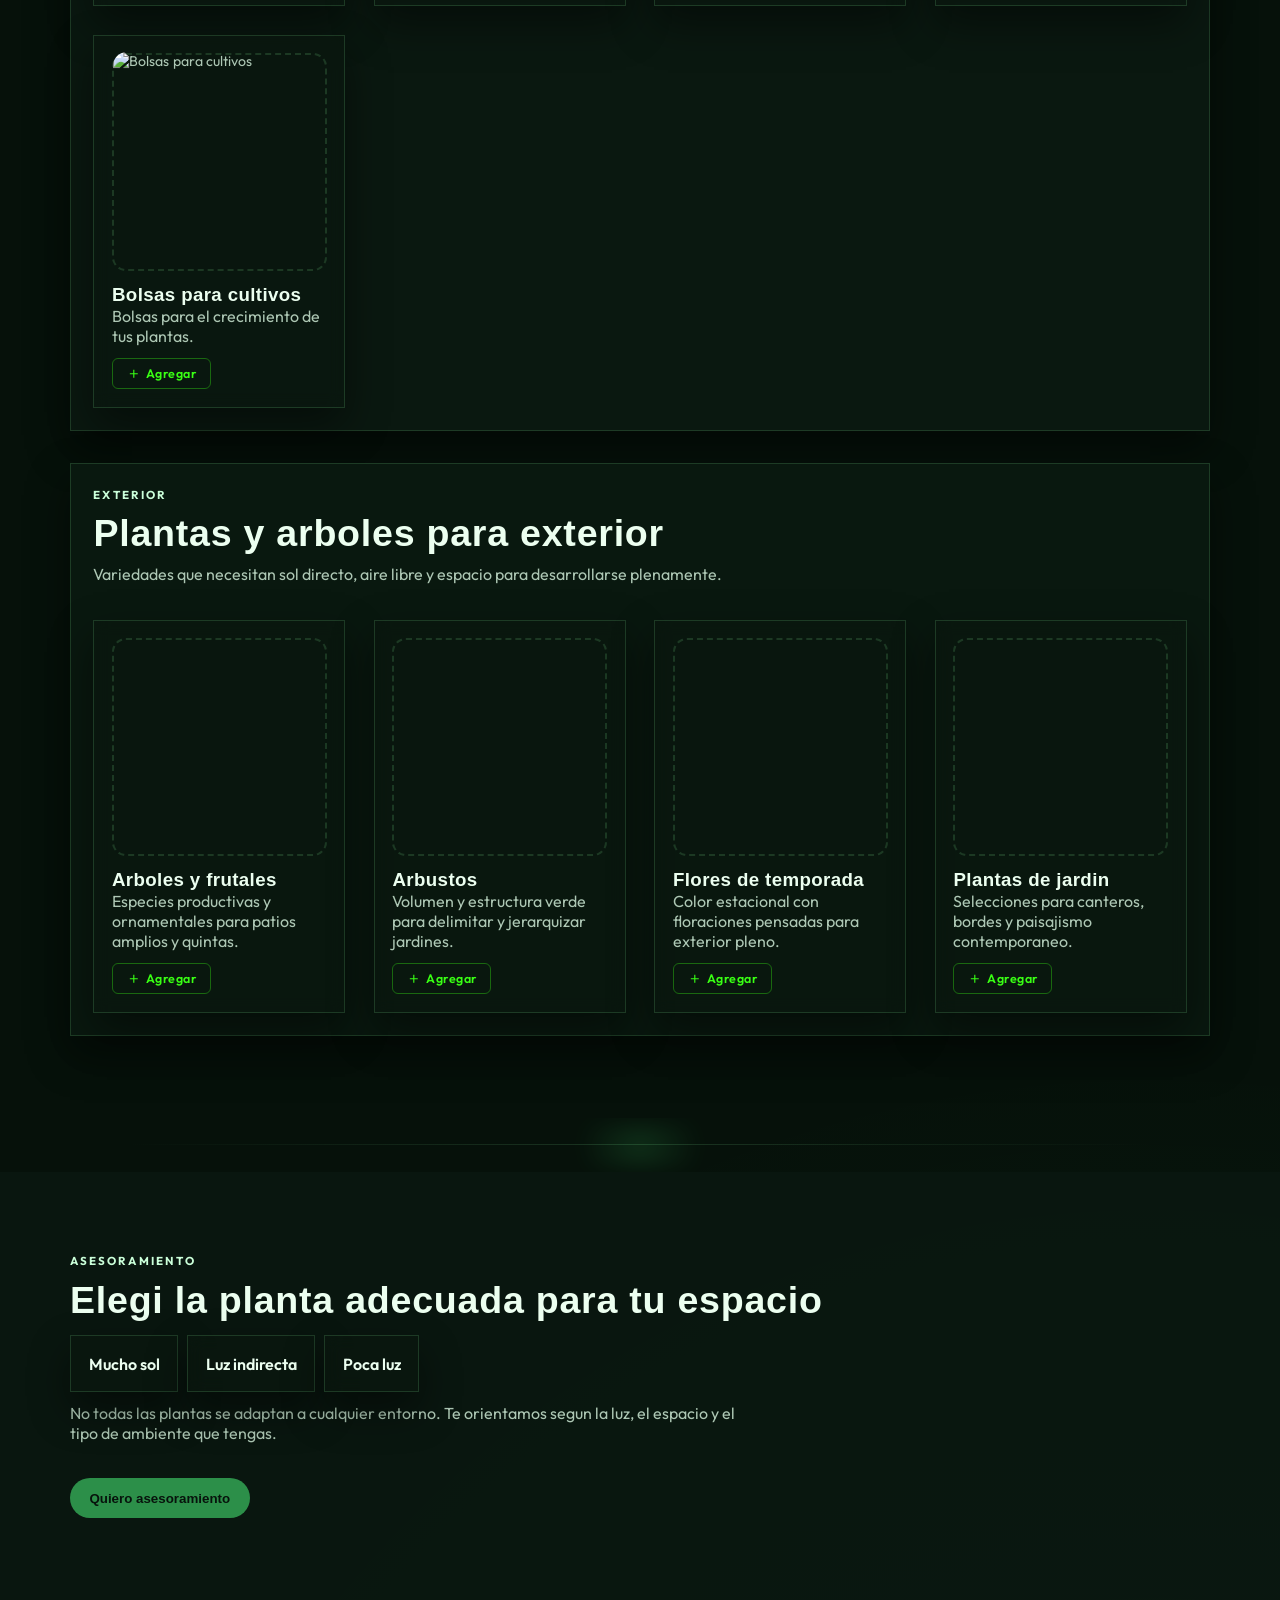
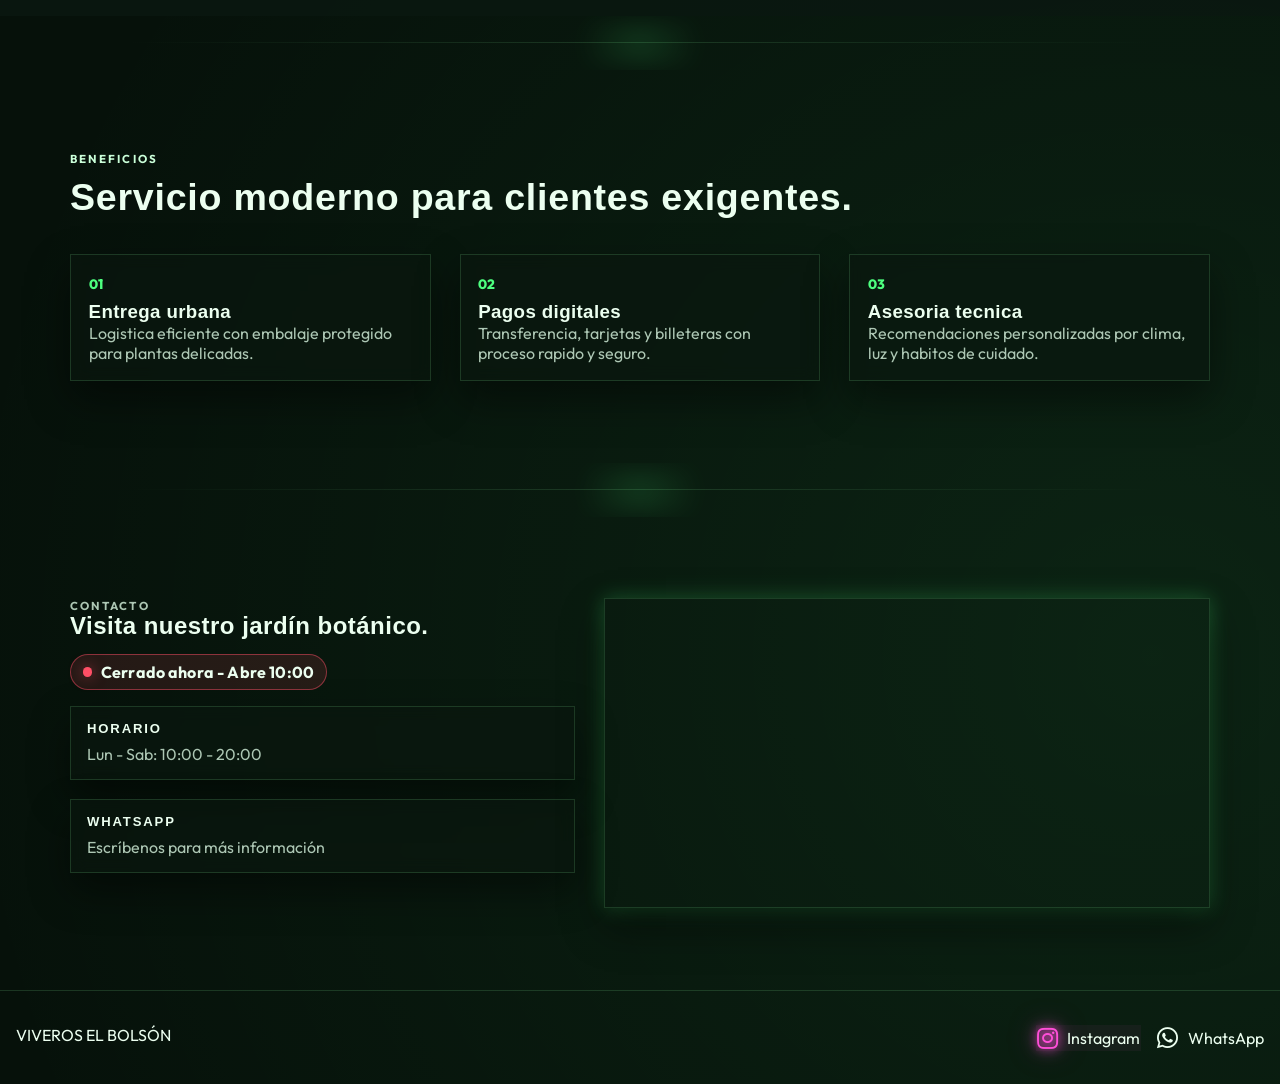
==== commit 5bc7e5ef: "Update index.html" ====
--- a/index.html
+++ b/index.html
@@ -251,7 +251,7 @@
       <div class="container contact-grid">
         <div class="contact-copy reveal">
           <p class="kicker">Contacto</p>
-          <h2>Visita nuestro laboratorio botanico.</h2>
+          <h2>Visita nuestro jardín botánico.</h2>
           <div class="store-status" id="storeStatus" aria-live="polite">
             <span class="status-dot"></span>
             <span class="status-text">Cargando estado...</span>
@@ -260,9 +260,9 @@
           <div class="contact-meta-grid">
             <article class="card contact-meta-card">
               <h3>Horario</h3>
-              <p>Lun - Dom: 10:00 - 20:00</p>
+              <p>Lun - Sab: 10:00 - 20:00</p>
             </article>
-            <a href="https://wa.me/540280154695580?text=Hola%2C%20me%20interesa%20conocer%20m%C3%A1s%20sobre%20sus%20plantas." target="_blank" rel="noopener noreferrer" class="card contact-meta-card whatsapp-card">
+            <a href="https://wa.me/542944312022?text=Hola%2C%20me%20interesa%20conocer%20m%C3%A1s%20sobre%20sus%20plantas." target="_blank" rel="noopener noreferrer" class="card contact-meta-card whatsapp-card">
               <h3>WhatsApp</h3>
               <p>Escríbenos para más información</p>
             </a>
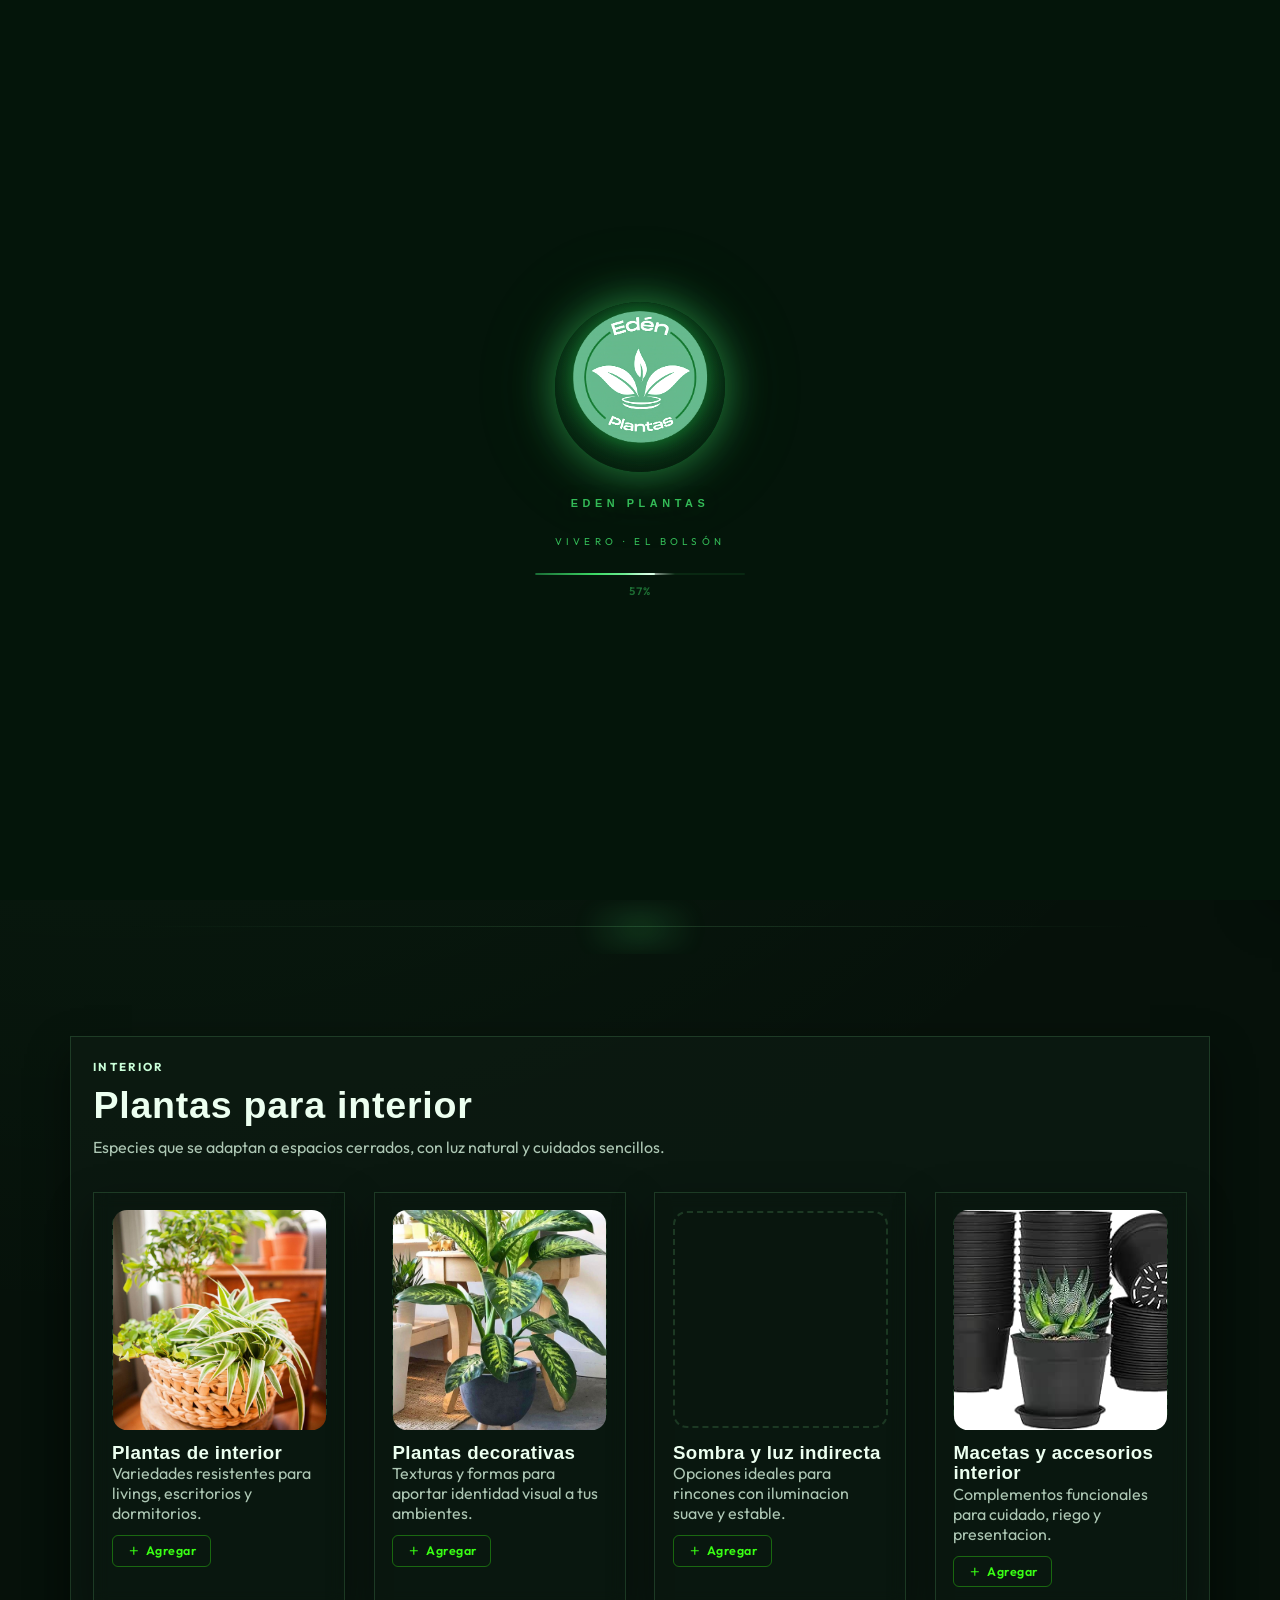
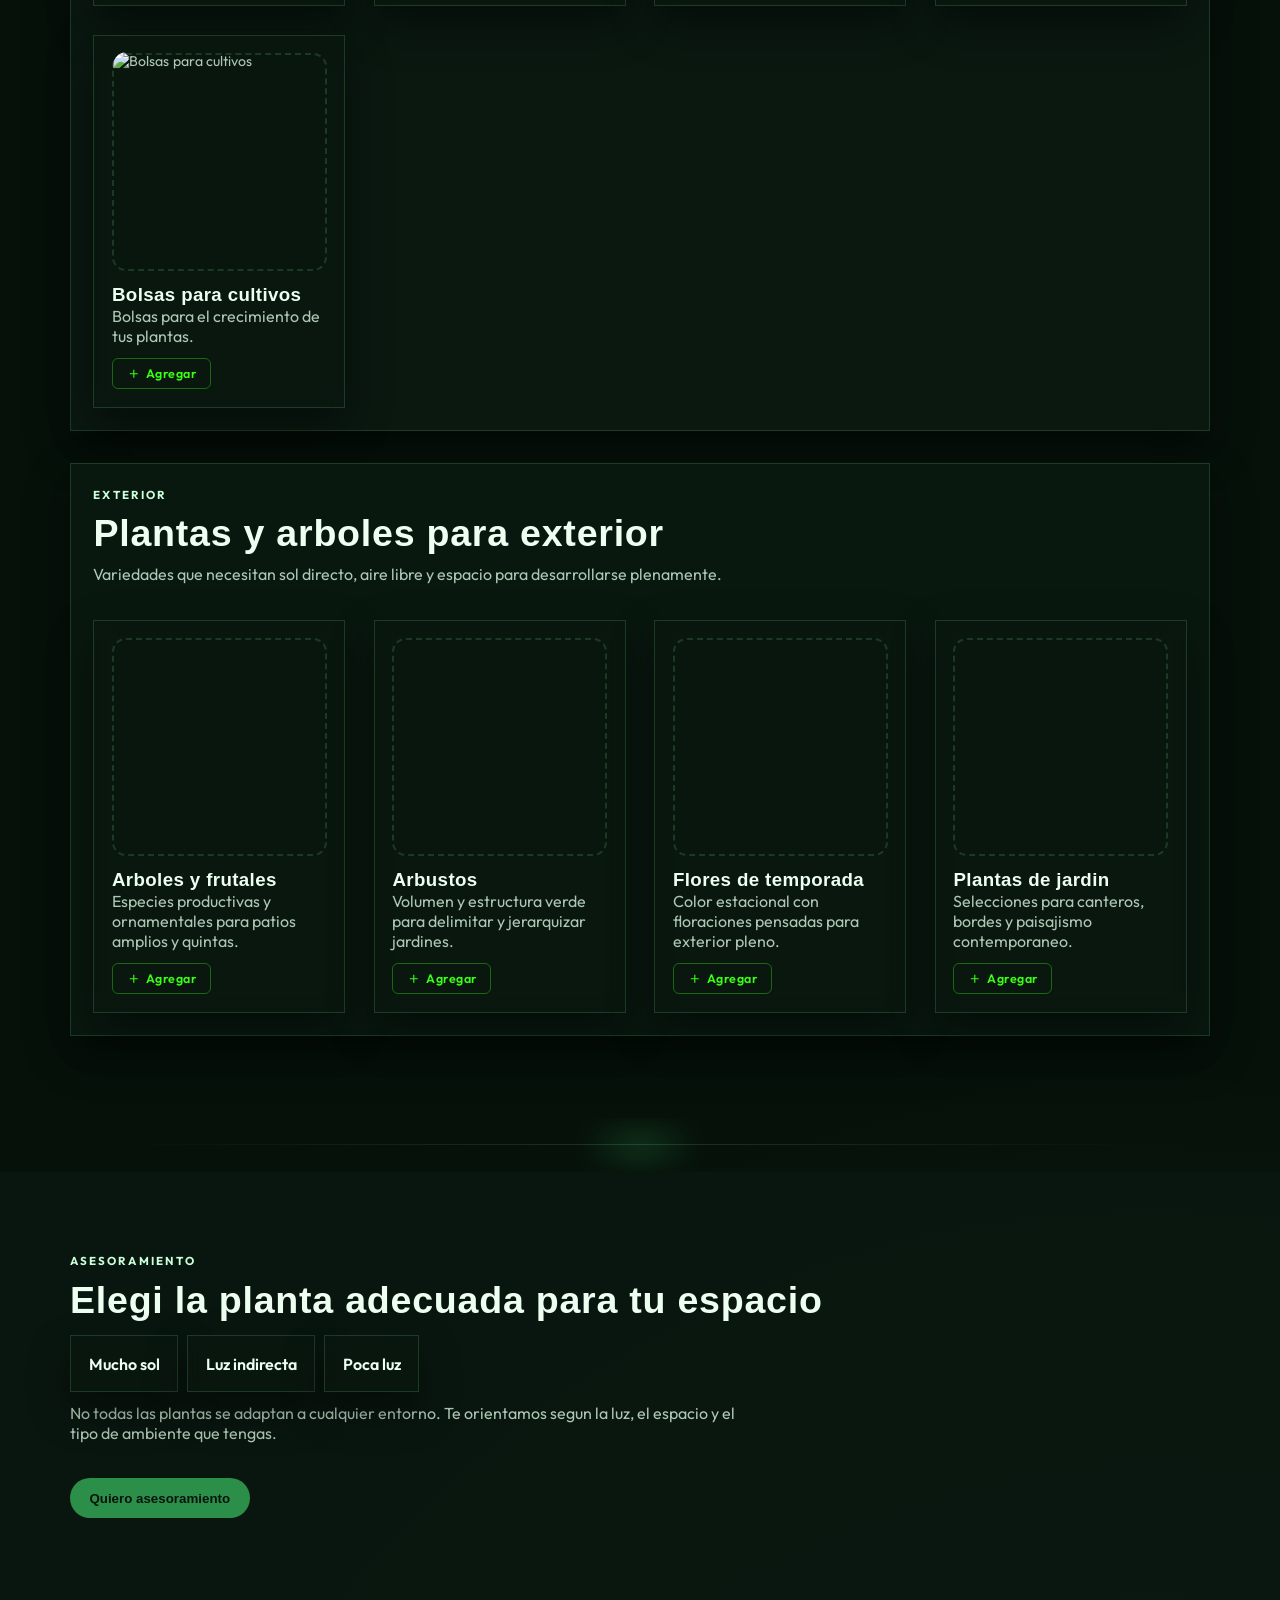
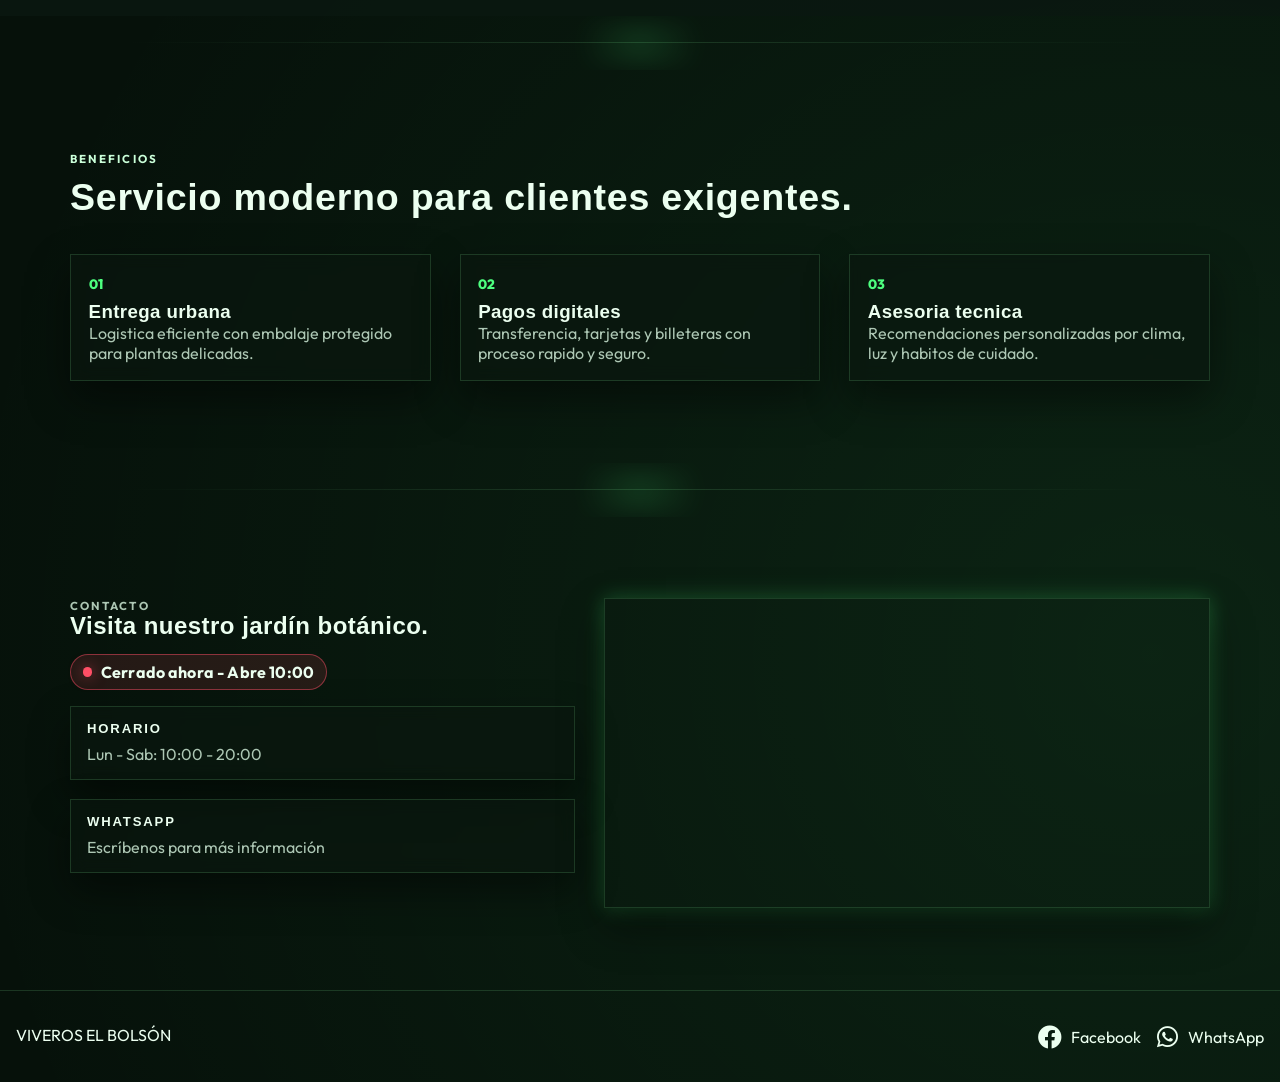
==== commit 6abe55b0: "Update index.html" ====
--- a/index.html
+++ b/index.html
@@ -278,7 +278,7 @@
   <footer class="site-footer">
     <p>VIVEROS EL BOLSÓN</p>
     <div class="footer-links">
-      <a href="https://instagram.com" target="_blank" rel="noopener noreferrer" class="icon-link"><i class="fab fa-instagram"></i> Instagram</a>
+      <a href="https://facebook.com" target="_blank" rel="noopener noreferrer" class="icon-link"><i class="fab fa-facebook"></i> Facebook</a>
       <a href="" target="_blank" rel="noopener noreferrer" class="icon-link"><i class="fab fa-whatsapp"></i> WhatsApp</a>
     </div>
   </footer>
--- a/loader.css
+++ b/loader.css
@@ -1,6 +1,6 @@
 /* ═══════════════════════════════════════════════════════
-   loader.css — Pantalla de carga: enredadera pantalla completa
-   ═══════════════════════════════════════════════════════ */
+   loader.css — Pantalla de carga: logo centrado con animaciones
+  ═══════════════════════════════════════════════════════ */
 
 :root {
   --lb:    #04150a;
@@ -45,87 +45,8 @@
   pointer-events: none;
 }
 
-/* ── SVG DE ENREDADERA (ocupa toda la pantalla) ─────── */
-#vine-svg {
-  position: absolute;
-  inset: 0;
-  width: 100%;
-  height: 100%;
-  overflow: visible;
-  pointer-events: none;
-}
-
-.vp {
-  fill: none;
-  stroke: var(--vc);
-  stroke-linecap: round;
-  stroke-linejoin: round;
-}
-
-.vl {
-  opacity: 0;
-  transform-box: fill-box;
-  transform-origin: 0% 50%;
-}
-.vl.on {
-  animation: leafPop 0.55s cubic-bezier(0.34,1.56,0.64,1) forwards;
-}
-@keyframes leafPop {
-  from { opacity:0; transform: scale(0.1) rotate(-50deg); }
-  65%  { opacity:1; transform: scale(1.12); }
-  to   { opacity:1; transform: scale(1) rotate(0deg); }
-}
-
-.vf {
-  opacity: 0;
-  transform-box: fill-box;
-  transform-origin: 50% 50%;
-}
-.vf.on {
-  animation: flowerPop 0.65s cubic-bezier(0.34,1.56,0.64,1) forwards,
-             flowerPulse 2.5s ease-in-out 0.7s infinite;
-}
-@keyframes flowerPop {
-  from { opacity:0; transform: scale(0) rotate(-90deg); }
-  60%  { opacity:1; transform: scale(1.2) rotate(8deg); }
-  80%  { transform: scale(0.92) rotate(-3deg); }
-  to   { opacity:1; transform: scale(1) rotate(0deg); }
-}
-@keyframes flowerPulse {
-  0%,100% { transform: scale(1); }
-  50%     { transform: scale(1.08); }
-}
-
-.vz {
-  fill: none;
-  stroke: var(--vc);
-  stroke-linecap: round;
-  opacity: 0;
-}
-.vz.on {
-  animation: tendrilIn 0.6s ease forwards;
-}
-@keyframes tendrilIn {
-  from { opacity:0; stroke-dashoffset: 100; }
-  to   { opacity:0.5; stroke-dashoffset: 0; }
-}
-
-.spore {
-  position: absolute;
-  border-radius: 50%;
-  background: var(--vc);
-  opacity: 0;
-  animation: sporeUp linear infinite;
-}
-@keyframes sporeUp {
-  0%   { opacity:0; transform:translateX(0) translateY(0); }
-  8%   { opacity:0.55; }
-  85%  { opacity:0.2; }
-  100% { opacity:0; transform:translateX(var(--sx,12px)) translateY(-110vh); }
-}
-
 /* ── CENTRO: logo + nombre + barra ─────────────────────
-   El logo ahora es la imagen real en lugar del SVG inline
+   El logo ahora ocupa todo el círculo
    ─────────────────────────────────────────────────────── */
 .ldr-center {
   position: relative;
@@ -141,88 +62,88 @@
   to   { opacity:1; transform:translateY(0); }
 }
 
-/* Círculo emblema */
+/* Círculo emblema - logo ocupa todo el espacio */
 .ldr-emblem {
-  width: 140px;
-  height: 140px;
-  border-radius: 50%;
-  border: 1.5px solid rgba(61,218,102,0.35);
+  width: 170px;
+  height: 170px;
+  border-radius: 50%;
   display: flex;
   align-items: center;
   justify-content: center;
   position: relative;
-  background: rgba(4,21,10,0.55);
-  backdrop-filter: blur(6px);
-  box-shadow: 0 0 35px var(--glow), 0 0 80px var(--glowf), inset 0 0 25px var(--glowf);
-  animation: emblemPulse 3.5s ease-in-out infinite;
+  background: rgba(4,21,10,0.6);
+  backdrop-filter: blur(8px);
+  box-shadow: 0 0 40px var(--glow), 0 0 100px var(--glowf), inset 0 0 30px var(--glowf);
+  animation: emblemPulse 4s ease-in-out infinite;
+  overflow: hidden;
 }
 @keyframes emblemPulse {
-  0%,100% { box-shadow: 0 0 25px var(--glow), 0 0 60px var(--glowf); }
-  50%     { box-shadow: 0 0 55px var(--glow), 0 0 120px var(--glowf); }
+  0%,100% { box-shadow: 0 0 30px var(--glow), 0 0 70px var(--glowf); }
+  50%     { box-shadow: 0 0 65px var(--glow), 0 0 140px var(--glowf); }
 }
 
 /* Anillo exterior giratorio */
 .ldr-emblem::before {
   content: '';
   position: absolute;
-  inset: -9px;
-  border-radius: 50%;
-  border: 1.5px solid transparent;
+  inset: -10px;
+  border-radius: 50%;
+  border: 2px solid transparent;
   border-top-color: var(--vc);
-  border-right-color: rgba(61,218,102,0.25);
-  animation: spin 2.4s linear infinite;
+  border-right-color: rgba(61,218,102,0.35);
+  border-bottom-color: rgba(61,218,102,0.18);
+  animation: spin 2.8s linear infinite;
 }
 /* Segundo anillo punteado, inverso */
 .ldr-emblem::after {
   content: '';
   position: absolute;
-  inset: -18px;
-  border-radius: 50%;
-  border: 1px dashed rgba(61,218,102,0.18);
-  animation: spin 7s linear infinite reverse;
+  inset: -20px;
+  border-radius: 50%;
+  border: 1.5px dashed rgba(61,218,102,0.22);
+  animation: spin 9s linear infinite reverse;
 }
 @keyframes spin { to { transform: rotate(360deg); } }
 
-/* ── LOGO REAL ── imagen circular dentro del emblema ── */
+/* ── LOGO OCUPA TODO EL CÍRCULO ── */
 .ldr-logo-img {
-  width: 108px;
-  height: 108px;
+  width: 170px;
+  height: 170px;
   border-radius: 50%;
   object-fit: cover;
   object-position: center;
-  /* Filtro verde neon para integrar con la paleta oscura */
   filter:
-    drop-shadow(0 0 12px var(--glow))
-    brightness(1.08)
-    saturate(1.15);
-  animation: logoPop 0.8s cubic-bezier(0.34,1.56,0.64,1) 0.2s both,
-             logoFloat 4s ease-in-out 1.2s infinite;
+    drop-shadow(0 0 15px var(--glow))
+    brightness(1.12)
+    saturate(1.2);
+  animation: logoPop 0.9s cubic-bezier(0.34,1.56,0.64,1) 0.25s both,
+             logoFloat 5s ease-in-out 1.5s infinite;
   display: block;
 }
 @keyframes logoPop {
-  from { opacity:0; transform: scale(0.5) rotate(-15deg); }
-  70%  { transform: scale(1.07) rotate(3deg); }
+  from { opacity:0; transform: scale(0.4) rotate(-20deg); }
+  70%  { transform: scale(1.08) rotate(5deg); }
   to   { opacity:1; transform: scale(1) rotate(0deg); }
 }
 @keyframes logoFloat {
   0%,100% { transform: translateY(0px); }
-  50%     { transform: translateY(-4px); }
+  50%     { transform: translateY(-6px); }
 }
 
 /* Resplandor ambiental debajo del logo */
 .ldr-glow-ring {
   position: absolute;
-  width: 160px;
-  height: 160px;
-  border-radius: 50%;
-  background: radial-gradient(circle, rgba(61,218,102,0.18) 0%, transparent 70%);
-  animation: glowBreath 3.5s ease-in-out infinite;
+  width: 180px;
+  height: 180px;
+  border-radius: 50%;
+  background: radial-gradient(circle, rgba(61,218,102,0.25) 0%, transparent 70%);
+  animation: glowBreath 4s ease-in-out infinite;
   pointer-events: none;
   z-index: -1;
 }
 @keyframes glowBreath {
-  0%,100% { transform: scale(1); opacity: 0.7; }
-  50%     { transform: scale(1.25); opacity: 1; }
+  0%,100% { transform: scale(1); opacity: 0.8; }
+  50%     { transform: scale(1.4); opacity: 1; }
 }
 
 /* Nombre del vivero */
@@ -305,7 +226,7 @@
 
 /* ── RESPONSIVE ─────────────────────────────────────── */
 @media (max-width: 480px) {
-  .ldr-emblem      { width: 110px; height: 110px; }
-  .ldr-logo-img    { width: 84px; height: 84px; }
-  .ldr-bar-track   { width: 155px; }
+  .ldr-emblem      { width: 130px; height: 130px; }
+  .ldr-logo-img    { width: 130px; height: 130px; }
+  .ldr-bar-track   { width: 140px; }
 }
